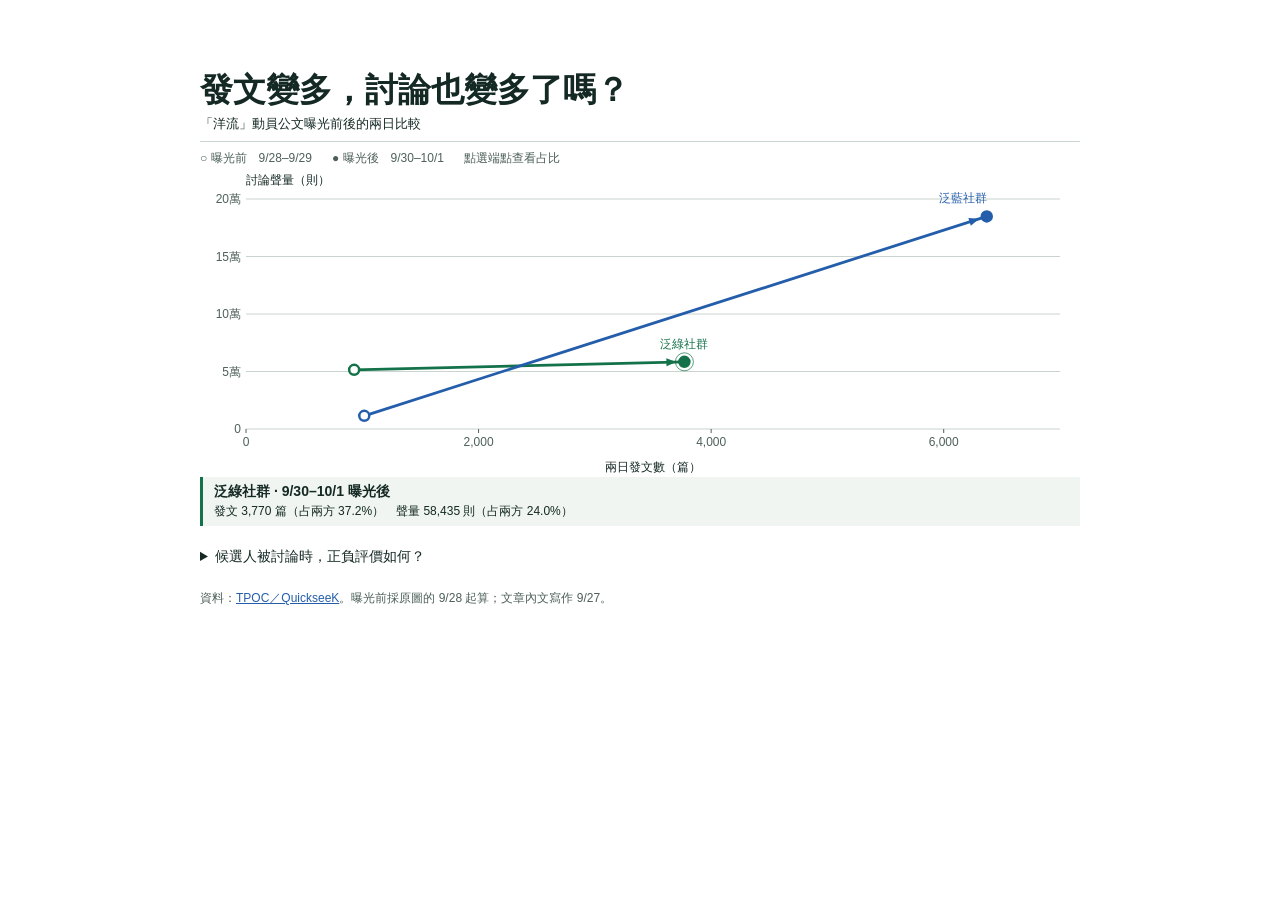
==== index.html @ 34e7bf11 "Publish interactive HW3 chart, source data and team handoff" ====
<!doctype html>
<html lang="zh-Hant"><head>
<meta charset="utf-8"><meta name="viewport" content="width=device-width,initial-scale=1">
<title>發文變多，討論也變多了嗎？｜新聞視覺化 HW3</title>
<link rel="stylesheet" href="styles.css"><script defer src="chart-data.js"></script><script defer src="chart.js"></script>
</head><body><main><section id="yl-track" lang="zh-Hant">
 <header><h2>發文變多，討論也變多了嗎？</h2><p>「洋流」動員公文曝光前後的兩日比較</p></header>
 <div class="yt-key"><span>○ 曝光前　9/28–9/29</span><span>● 曝光後　9/30–10/1</span><span>點選端點查看占比</span></div>
 <div class="yt-plot"><svg role="group" aria-label="發文數為橫軸，討論聲量為縱軸；選取端點查看數值"></svg></div>
 <div class="yt-inspect" aria-live="polite"></div>
 <details><summary>候選人被討論時，正負評價如何？</summary>
 <p>每 <strong>20</strong> 份負面聲量，約對應下列正面聲量。每個「＋」代表一份換算後的正面聲量。</p>
 <div class="yt-pairs"></div><p>每位候選人各有一組 P/N，原文未提供曝光前後的分期值。</p></details>
 <small class="yt-source">資料：<a href="https://www.tpoc.com.tw/ArticlePage/aa371fd2-ba0e-49a8-8300-bfac13055fb0" target="_blank" rel="noopener noreferrer">TPOC／QuickseeK</a>。曝光前採原圖的 9/28 起算；文章內文寫作 9/27。</small>
</section>
<noscript>請開啟 JavaScript 以操作箭頭圖。</noscript></main></body></html>
---- styles.css ----
:root{--foreground:#152924;--muted-foreground:#4d6058;--green:#14724a;--blue:#245eab;--border:#c9d4ce;--background:#fff;--muted:#f0f5f1}
body{margin:0;background:var(--background)}
main{max-width:880px;margin:clamp(20px,7vw,70px) auto;padding:0 20px}
summary{padding:10px 0}a{color:var(--blue)}
#yl-track{font-family:"Instrument Sans","PingFang TC",sans-serif;color:var(--foreground);container-type:inline-size;font-variant-numeric:tabular-nums}
#yl-track h2{font:600 clamp(21px,4.6cqw,33px)/1.25 "Songti TC",serif;margin:0 0 4px}
#yl-track header p,#yl-track details p{font-size:13px;margin:4px 0 8px}
#yl-track .yt-key{display:flex;gap:6px 20px;flex-wrap:wrap;font-size:12px;color:var(--muted-foreground);border-top:1px solid var(--border);padding-top:8px}
#yl-track svg{width:100%;height:auto;display:block}
#yl-track [role=button],#yl-track summary{cursor:pointer}
#yl-track [role=button]:focus-visible circle:last-child{stroke:var(--foreground);stroke-width:2}
#yl-track .yt-inspect{border-left:3px solid var(--ink);padding:6px 11px;font-size:14px;background:var(--muted);color:var(--foreground)}
#yl-track .yt-inspect span{display:block;font-size:12px;margin-top:2px}
#yl-track details{margin:12px 0;font-size:14px}
#yl-track .yt-pairs>div{display:flex;gap:5px 12px;align-items:center;flex-wrap:wrap;padding:4px 0}
#yl-track .yt-pairs b{font-size:18px;letter-spacing:1px;color:var(--ink)}
#yl-track .yt-pairs small,#yl-track .yt-source{font-size:12px;color:var(--muted-foreground)}
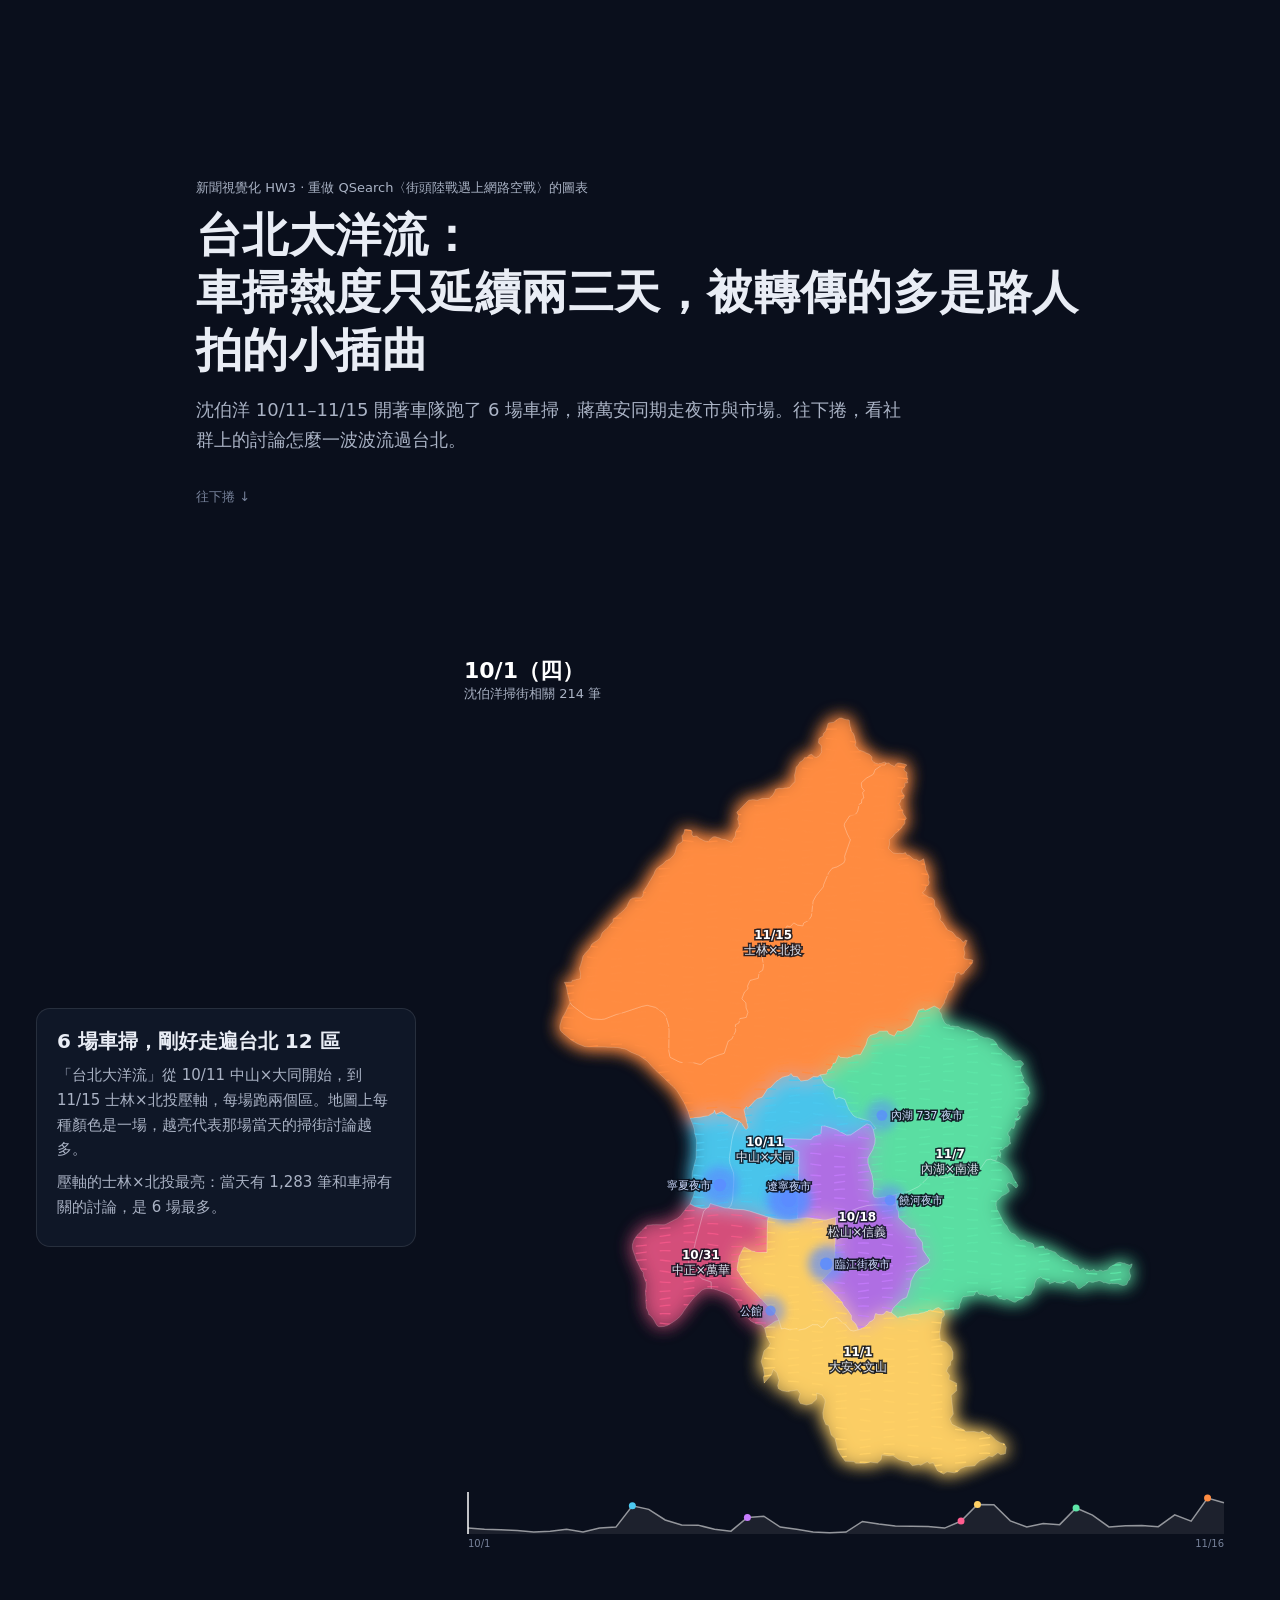
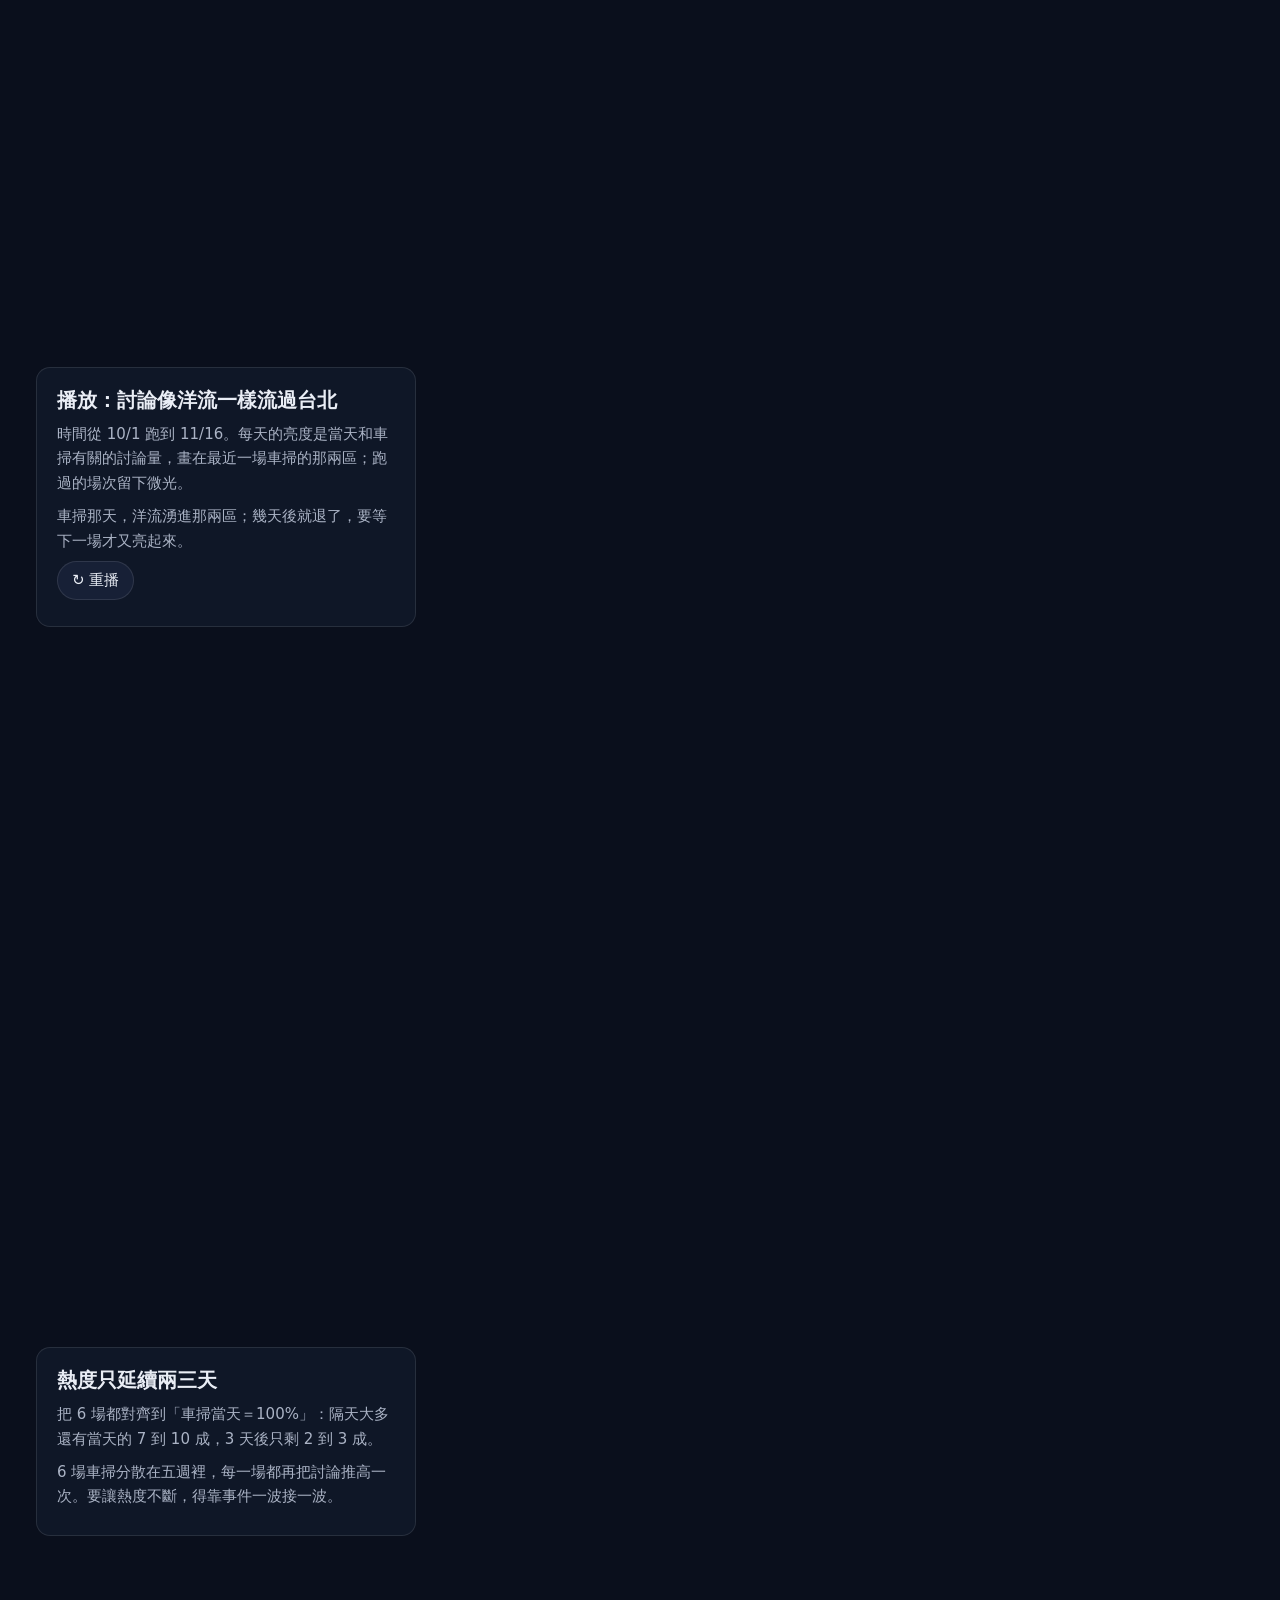
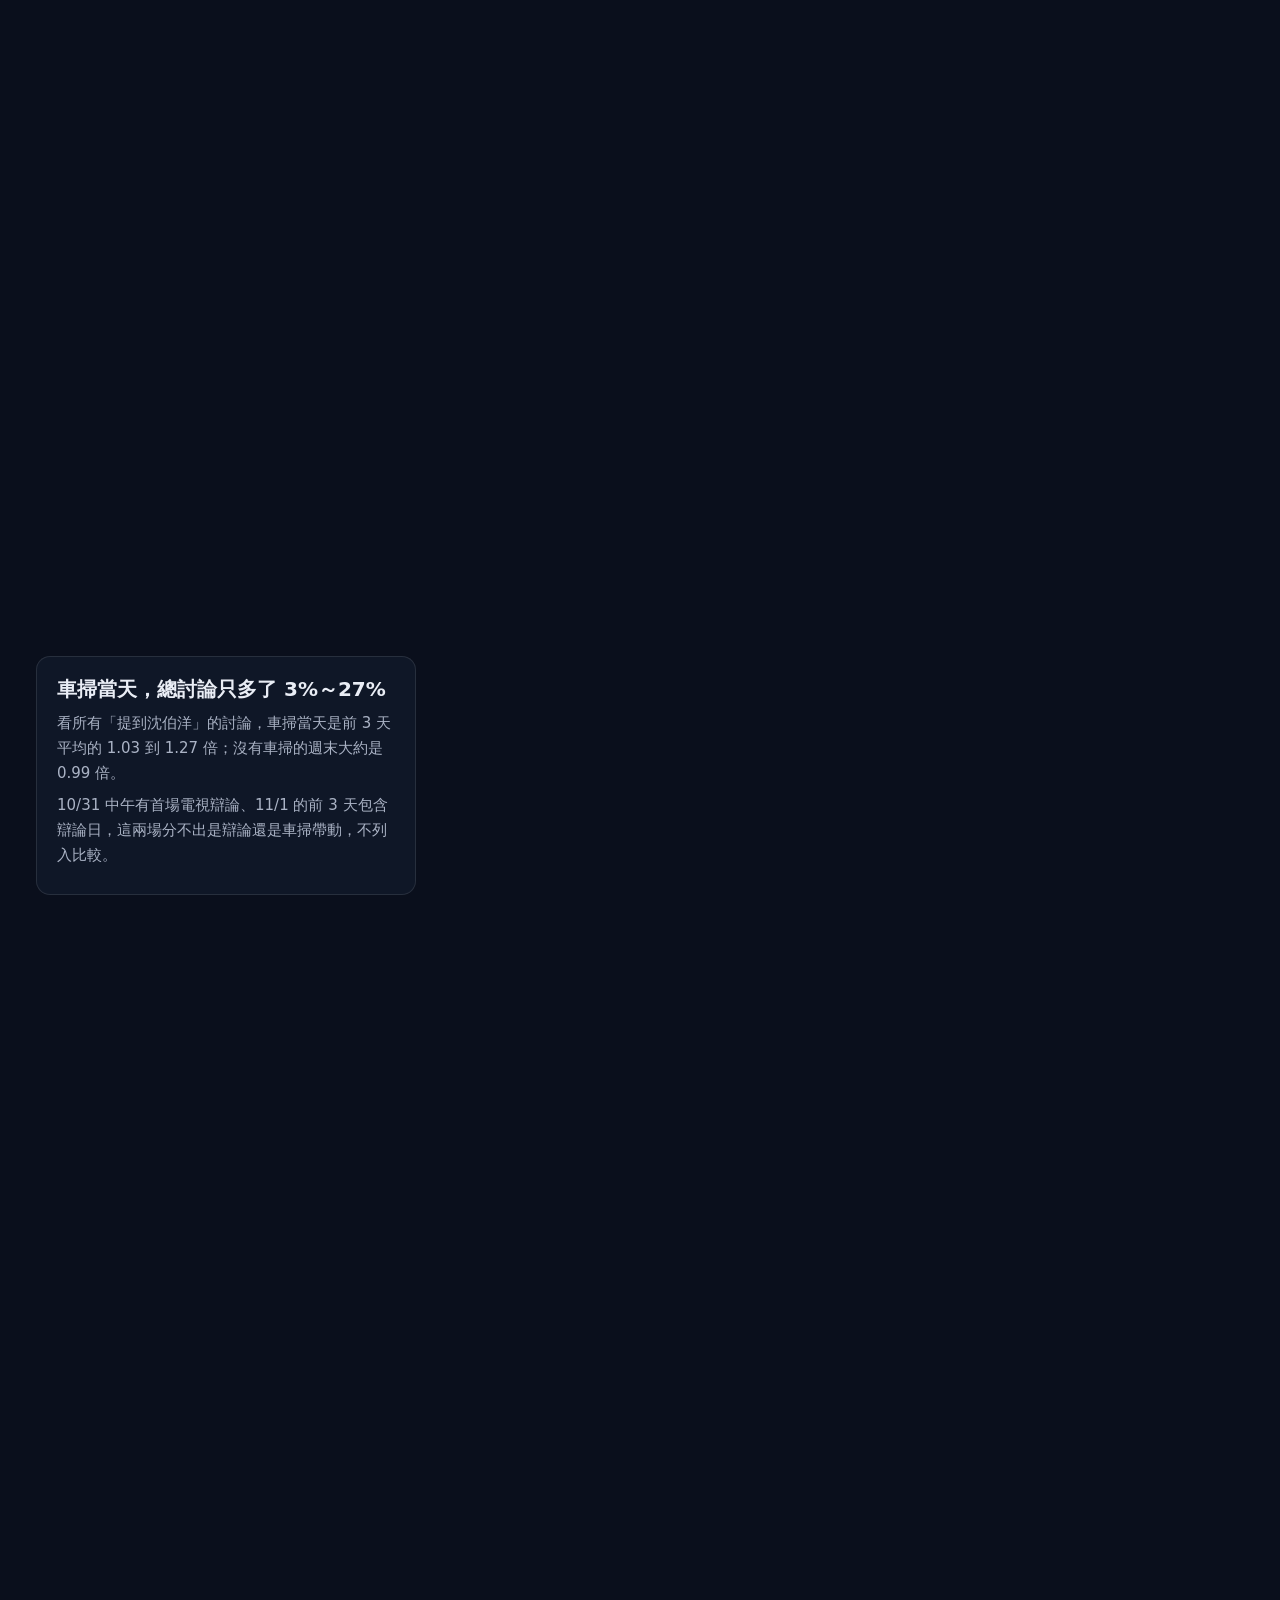
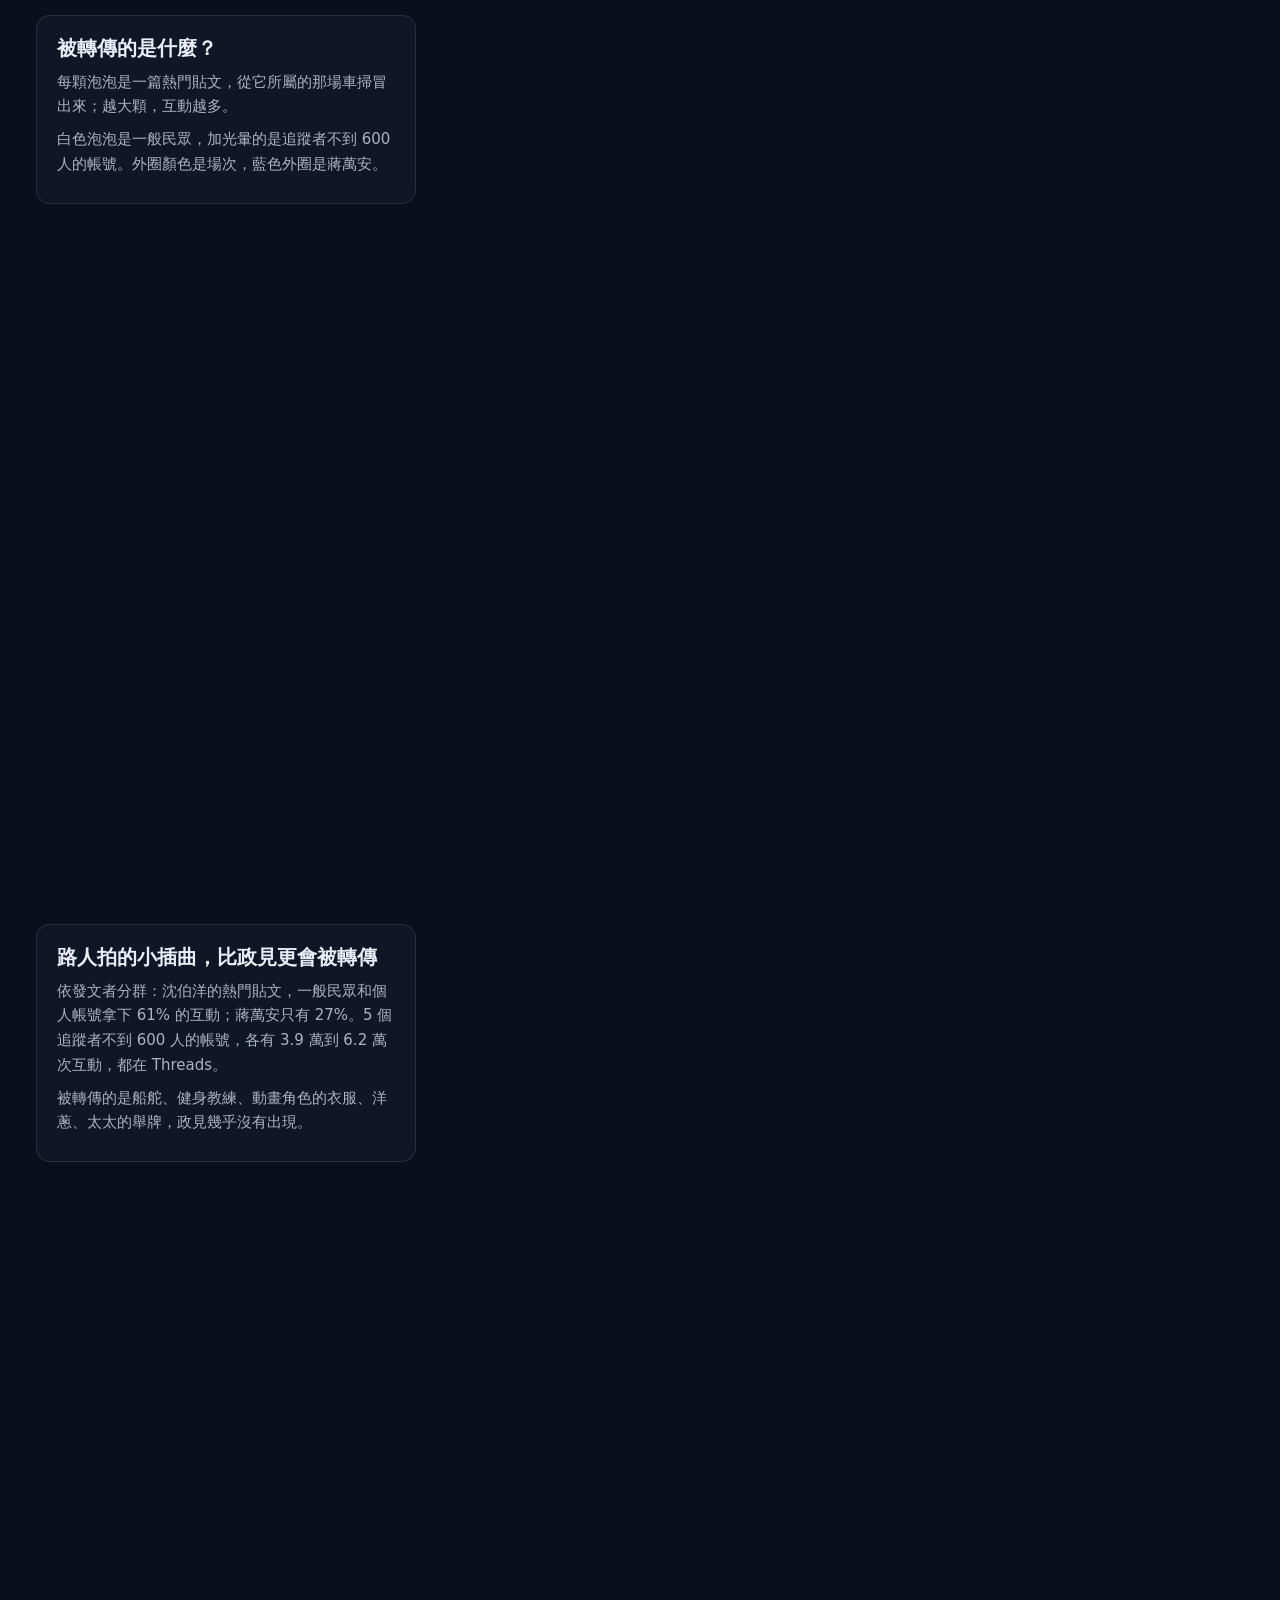
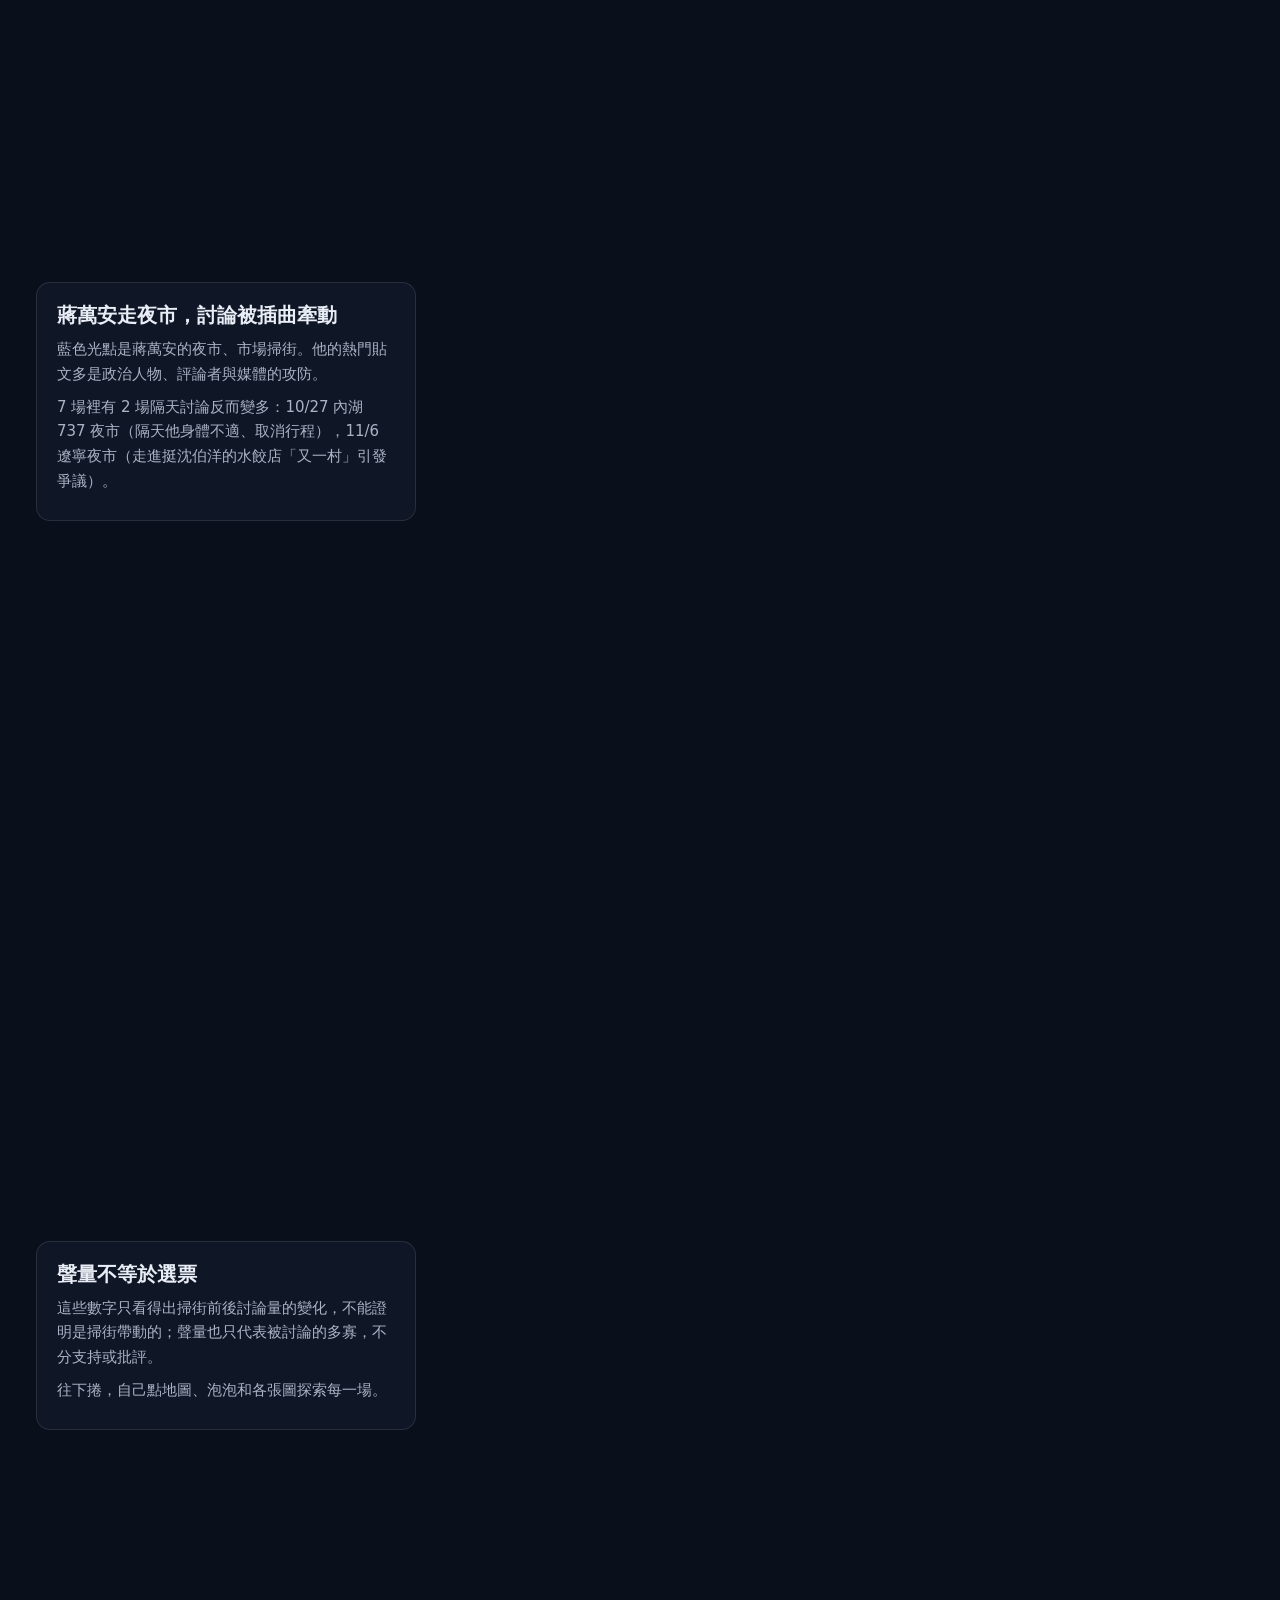
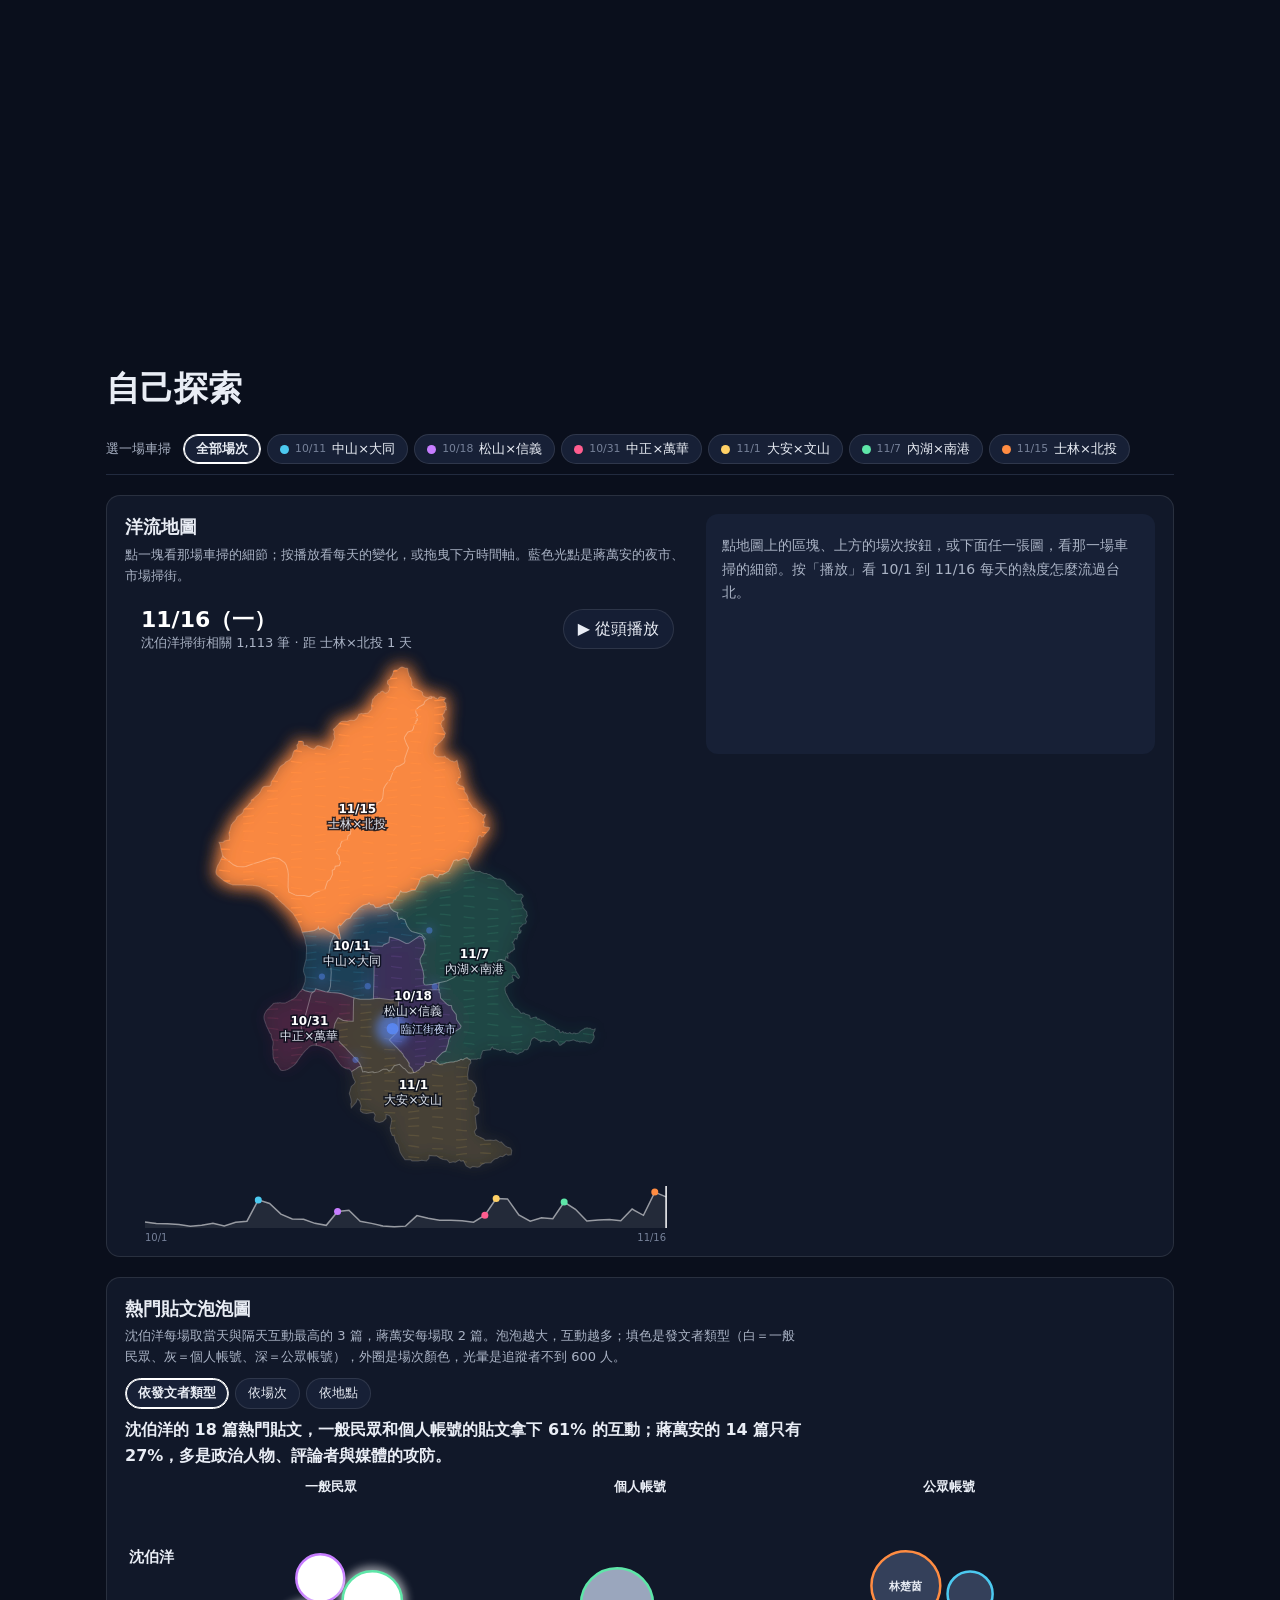
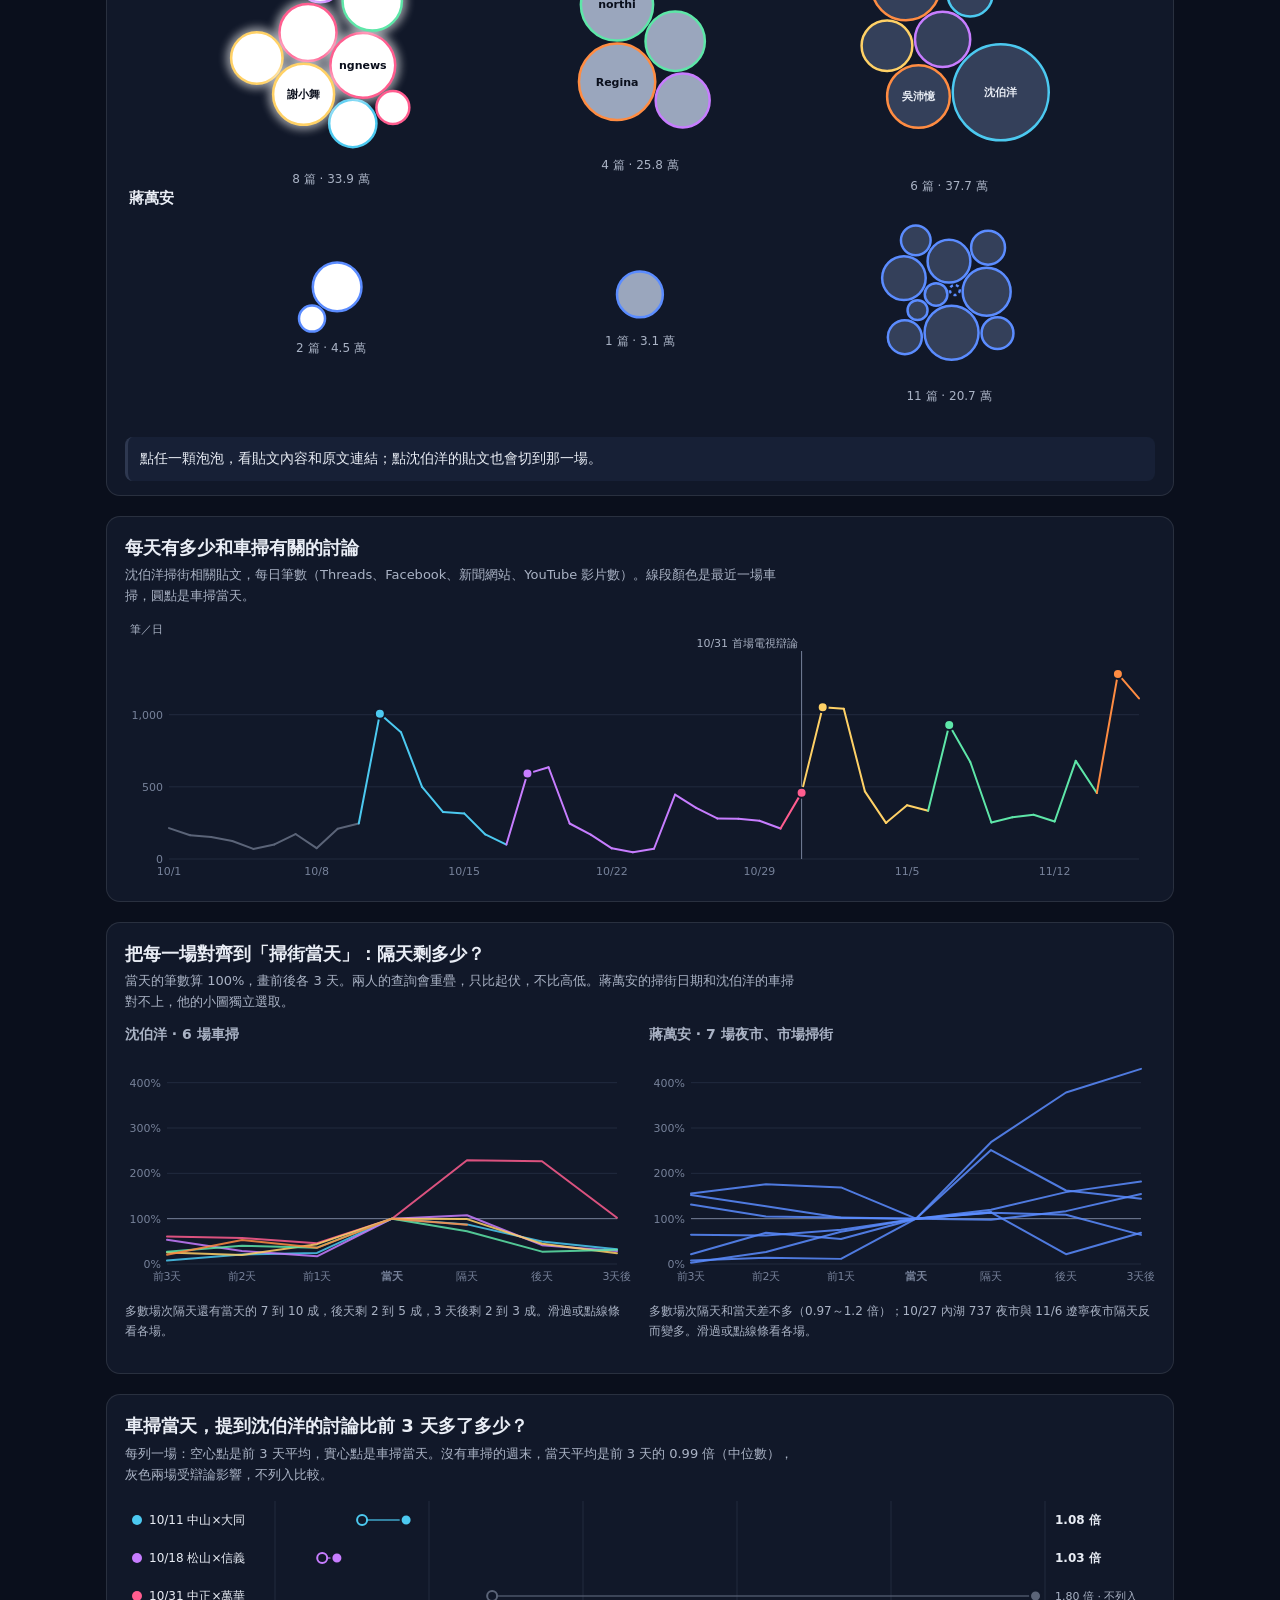
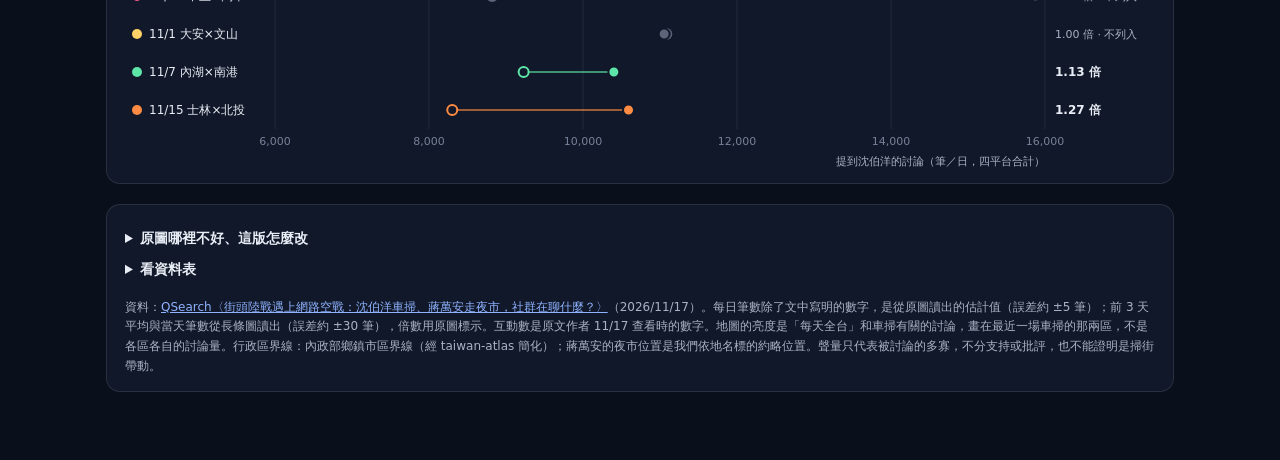
==== commit f9c6c29a: "改題為 QSearch 車掃聲量：捲動敘事、洋流地圖、貼文泡泡圖 - 舊題目（TPOC 洋流動員公文）移到 archive/tpoc-yangliu/ - 上半捲動敘事：洋流發光地圖播放、對齊當天的衰" ====
--- a/index.html
+++ b/index.html
@@ -1,16 +1,157 @@
 <!doctype html>
-<html lang="zh-Hant"><head>
-<meta charset="utf-8"><meta name="viewport" content="width=device-width,initial-scale=1">
-<title>發文變多，討論也變多了嗎？｜新聞視覺化 HW3</title>
-<link rel="stylesheet" href="styles.css"><script defer src="chart-data.js"></script><script defer src="chart.js"></script>
-</head><body><main><section id="yl-track" lang="zh-Hant">
- <header><h2>發文變多，討論也變多了嗎？</h2><p>「洋流」動員公文曝光前後的兩日比較</p></header>
- <div class="yt-key"><span>○ 曝光前　9/28–9/29</span><span>● 曝光後　9/30–10/1</span><span>點選端點查看占比</span></div>
- <div class="yt-plot"><svg role="group" aria-label="發文數為橫軸，討論聲量為縱軸；選取端點查看數值"></svg></div>
- <div class="yt-inspect" aria-live="polite"></div>
- <details><summary>候選人被討論時，正負評價如何？</summary>
- <p>每 <strong>20</strong> 份負面聲量，約對應下列正面聲量。每個「＋」代表一份換算後的正面聲量。</p>
- <div class="yt-pairs"></div><p>每位候選人各有一組 P/N，原文未提供曝光前後的分期值。</p></details>
- <small class="yt-source">資料：<a href="https://www.tpoc.com.tw/ArticlePage/aa371fd2-ba0e-49a8-8300-bfac13055fb0" target="_blank" rel="noopener noreferrer">TPOC／QuickseeK</a>。曝光前採原圖的 9/28 起算；文章內文寫作 9/27。</small>
-</section>
-<noscript>請開啟 JavaScript 以操作箭頭圖。</noscript></main></body></html>+<html lang="zh-Hant" data-theme="dark">
+<head>
+<meta charset="utf-8">
+<meta name="viewport" content="width=device-width,initial-scale=1">
+<title>台北大洋流：車掃熱度只延續兩三天｜新聞視覺化 HW3</title>
+<link rel="icon" href="data:,">
+<link rel="stylesheet" href="styles.css">
+<script defer src="vendor/d3.v7.9.0.min.js"></script>
+<script defer src="chart-data.js"></script>
+<script defer src="taipei-geo.js"></script>
+<script defer src="js/common.js"></script>
+<script defer src="js/map.js"></script>
+<script defer src="js/bubbles.js"></script>
+<script defer src="js/story.js"></script>
+<script defer src="js/explore.js"></script>
+</head>
+<body>
+<main class="viz-root">
+  <header class="page-head">
+    <p class="kicker">新聞視覺化 HW3 · 重做 QSearch〈街頭陸戰遇上網路空戰〉的圖表</p>
+    <h1>台北大洋流：<br>車掃熱度只延續兩三天，被轉傳的多是路人拍的小插曲</h1>
+    <p class="lead">沈伯洋 10/11–11/15 開著車隊跑了 6 場車掃，蔣萬安同期走夜市與市場。往下捲，看社群上的討論怎麼一波波流過台北。</p>
+    <p class="scroll-hint" aria-hidden="true">往下捲 ↓</p>
+  </header>
+
+  <section class="story" aria-label="捲動敘事">
+    <div class="story-stage">
+      <div class="layer" data-layer="map"></div>
+      <div class="layer" data-layer="decay"></div>
+      <div class="layer" data-layer="lift"></div>
+      <div class="layer" data-layer="bubbles"></div>
+    </div>
+    <div class="story-steps">
+      <article class="story-step">
+        <h2>6 場車掃，剛好走遍台北 12 區</h2>
+        <p>「台北大洋流」從 10/11 中山×大同開始，到 11/15 士林×北投壓軸，每場跑兩個區。地圖上每種顏色是一場，越亮代表那場當天的掃街討論越多。</p>
+        <p>壓軸的士林×北投最亮：當天有 1,283 筆和車掃有關的討論，是 6 場最多。</p>
+      </article>
+      <article class="story-step">
+        <h2>播放：討論像洋流一樣流過台北</h2>
+        <p>時間從 10/1 跑到 11/16。每天的亮度是當天和車掃有關的討論量，畫在最近一場車掃的那兩區；跑過的場次留下微光。</p>
+        <p>車掃那天，洋流湧進那兩區；幾天後就退了，要等下一場才又亮起來。</p>
+        <p><button type="button" class="replay-btn">↻ 重播</button></p>
+      </article>
+      <article class="story-step">
+        <h2>熱度只延續兩三天</h2>
+        <p>把 6 場都對齊到「車掃當天＝100%」：隔天大多還有當天的 7 到 10 成，3 天後只剩 2 到 3 成。</p>
+        <p>6 場車掃分散在五週裡，每一場都再把討論推高一次。要讓熱度不斷，得靠事件一波接一波。</p>
+      </article>
+      <article class="story-step">
+        <h2>車掃當天，總討論只多了 3%～27%</h2>
+        <p>看所有「提到沈伯洋」的討論，車掃當天是前 3 天平均的 1.03 到 1.27 倍；沒有車掃的週末大約是 0.99 倍。</p>
+        <p>10/31 中午有首場電視辯論、11/1 的前 3 天包含辯論日，這兩場分不出是辯論還是車掃帶動，不列入比較。</p>
+      </article>
+      <article class="story-step">
+        <h2>被轉傳的是什麼？</h2>
+        <p>每顆泡泡是一篇熱門貼文，從它所屬的那場車掃冒出來；越大顆，互動越多。</p>
+        <p>白色泡泡是一般民眾，加光暈的是追蹤者不到 600 人的帳號。外圈顏色是場次，藍色外圈是蔣萬安。</p>
+      </article>
+      <article class="story-step">
+        <h2>路人拍的小插曲，比政見更會被轉傳</h2>
+        <p>依發文者分群：沈伯洋的熱門貼文，一般民眾和個人帳號拿下 61% 的互動；蔣萬安只有 27%。5 個追蹤者不到 600 人的帳號，各有 3.9 萬到 6.2 萬次互動，都在 Threads。</p>
+        <p>被轉傳的是船舵、健身教練、動畫角色的衣服、洋蔥、太太的舉牌，政見幾乎沒有出現。</p>
+      </article>
+      <article class="story-step">
+        <h2>蔣萬安走夜市，討論被插曲牽動</h2>
+        <p>藍色光點是蔣萬安的夜市、市場掃街。他的熱門貼文多是政治人物、評論者與媒體的攻防。</p>
+        <p>7 場裡有 2 場隔天討論反而變多：10/27 內湖 737 夜市（隔天他身體不適、取消行程），11/6 遼寧夜市（走進挺沈伯洋的水餃店「又一村」引發爭議）。</p>
+      </article>
+      <article class="story-step">
+        <h2>聲量不等於選票</h2>
+        <p>這些數字只看得出掃街前後討論量的變化，不能證明是掃街帶動的；聲量也只代表被討論的多寡，不分支持或批評。</p>
+        <p>往下捲，自己點地圖、泡泡和各張圖探索每一場。</p>
+      </article>
+    </div>
+  </section>
+
+  <section class="explore" aria-labelledby="explore-title">
+    <h2 id="explore-title" class="explore-title">自己探索</h2>
+    <nav class="session-picker" aria-label="選擇車掃場次">
+      <span class="picker-label">選一場車掃</span>
+      <div class="chips" role="group"></div>
+    </nav>
+
+    <section class="panel map-panel">
+      <div class="map-col">
+        <h3>洋流地圖</h3>
+        <p class="sub">點一塊看那場車掃的細節；按播放看每天的變化，或拖曳下方時間軸。藍色光點是蔣萬安的夜市、市場掃街。</p>
+        <div class="chart" data-chart="map"></div>
+      </div>
+      <aside class="detail-card" aria-live="polite"></aside>
+    </section>
+
+    <section class="panel">
+      <h3>熱門貼文泡泡圖</h3>
+      <p class="sub">沈伯洋每場取當天與隔天互動最高的 3 篇，蔣萬安每場取 2 篇。泡泡越大，互動越多；填色是發文者類型（白＝一般民眾、灰＝個人帳號、深＝公眾帳號），外圈是場次顏色，光暈是追蹤者不到 600 人。</p>
+      <div class="grouping" role="group" aria-label="泡泡分群方式">
+        <button type="button" data-grouping="type" aria-pressed="true">依發文者類型</button>
+        <button type="button" data-grouping="session" aria-pressed="false">依場次</button>
+        <button type="button" data-grouping="map" aria-pressed="false">依地點</button>
+      </div>
+      <p class="bubble-headline"></p>
+      <div class="chart" data-chart="bubbles"></div>
+      <div class="inspect" aria-live="polite"></div>
+    </section>
+
+    <section class="panel">
+      <h3>每天有多少和車掃有關的討論</h3>
+      <p class="sub">沈伯洋掃街相關貼文，每日筆數（Threads、Facebook、新聞網站、YouTube 影片數）。線段顏色是最近一場車掃，圓點是車掃當天。</p>
+      <div class="chart" data-chart="overview"></div>
+    </section>
+
+    <section class="panel">
+      <h3>把每一場對齊到「掃街當天」：隔天剩多少？</h3>
+      <p class="sub">當天的筆數算 100%，畫前後各 3 天。兩人的查詢會重疊，只比起伏，不比高低。蔣萬安的掃街日期和沈伯洋的車掃對不上，他的小圖獨立選取。</p>
+      <div class="facets">
+        <div class="facet">
+          <h4>沈伯洋 · 6 場車掃</h4>
+          <div class="chart" data-chart="decay-shen"></div>
+        </div>
+        <div class="facet">
+          <h4>蔣萬安 · 7 場夜市、市場掃街</h4>
+          <div class="chart" data-chart="decay-chiang"></div>
+        </div>
+      </div>
+    </section>
+
+    <section class="panel">
+      <h3>車掃當天，提到沈伯洋的討論比前 3 天多了多少？</h3>
+      <p class="sub">每列一場：空心點是前 3 天平均，實心點是車掃當天。沒有車掃的週末，當天平均是前 3 天的 0.99 倍（中位數），灰色兩場受辯論影響，不列入比較。</p>
+      <div class="chart" data-chart="lift"></div>
+    </section>
+
+    <section class="panel notes">
+      <details>
+        <summary>原圖哪裡不好、這版怎麼改</summary>
+        <ol>
+          <li><strong>原圖二（前 3 天 vs 當天長條圖）</strong>：重點是 1.03～1.27 倍，但長條從 0 畫起，差 3%～27% 看起來幾乎一樣高；最搶眼的反而是文章說不列入比較的 1.80 倍。這版改成點圖，只看兩點的距離，被排除的場次改成灰色並寫出原因。</li>
+          <li><strong>原圖三（每日折線）</strong>：要講「熱度延續兩三天」，讀者卻得自己數高峰後每天掉多少；而且它和原圖四的上半張是同一條線。這版用洋流地圖播放每天的變化，並另做「對齊當天」的圖，直接看隔天、後天剩幾成。</li>
+          <li><strong>原圖四（沈、蔣上下兩張折線）</strong>：兩張刻度不同、標籤重疊，蔣萬安的重點「隔天反而變多」看不出來。這版兩人用同一個百分比刻度，各自對齊自己的掃街日。</li>
+          <li><strong>兩張熱門貼文表</strong>：結論是「沈這邊多是一般民眾、蔣這邊多是政治人物與媒體」，但 32 列文字要讀者自己數。這版用泡泡圖，可以依發文者類型、場次、地點分群。</li>
+        </ol>
+        <p>原圖：<a href="https://storage.googleapis.com/best-life.appspot.com/1/2026/11/image-12.png" target="_blank" rel="noopener noreferrer">圖一</a> · <a href="https://storage.googleapis.com/best-life.appspot.com/1/2026/11/image-13.png" target="_blank" rel="noopener noreferrer">圖二</a> · <a href="https://storage.googleapis.com/best-life.appspot.com/1/2026/11/image-9.png" target="_blank" rel="noopener noreferrer">圖三</a> · <a href="https://storage.googleapis.com/best-life.appspot.com/1/2026/11/image-10.png" target="_blank" rel="noopener noreferrer">圖四</a></p>
+      </details>
+      <details>
+        <summary>看資料表</summary>
+        <div class="tables"></div>
+      </details>
+      <p class="source">資料：<a href="https://www.qsearch.cc/blog/2026/11/2026-taipei-mayoral-street-campaign-social-volume/" target="_blank" rel="noopener noreferrer">QSearch〈街頭陸戰遇上網路空戰：沈伯洋車掃、蔣萬安走夜市，社群在聊什麼？〉</a>（2026/11/17）。每日筆數除了文中寫明的數字，是從原圖讀出的估計值（誤差約 ±5 筆）；前 3 天平均與當天筆數從長條圖讀出（誤差約 ±30 筆），倍數用原圖標示。互動數是原文作者 11/17 查看時的數字。地圖的亮度是「每天全台」和車掃有關的討論，畫在最近一場車掃的那兩區，不是各區各自的討論量。行政區界線：內政部鄉鎮市區界線（經 taiwan-atlas 簡化）；蔣萬安的夜市位置是我們依地名標的約略位置。聲量只代表被討論的多寡，不分支持或批評，也不能證明是掃街帶動。</p>
+    </section>
+  </section>
+  <div class="tooltip" role="status" hidden></div>
+  <noscript>請開啟 JavaScript 以顯示互動圖表。</noscript>
+</main>
+</body>
+</html>
--- a/styles.css
+++ b/styles.css
@@ -1,17 +1,226 @@
-:root{--foreground:#152924;--muted-foreground:#4d6058;--green:#14724a;--blue:#245eab;--border:#c9d4ce;--background:#fff;--muted:#f0f5f1}
-body{margin:0;background:var(--background)}
-main{max-width:880px;margin:clamp(20px,7vw,70px) auto;padding:0 20px}
-summary{padding:10px 0}a{color:var(--blue)}
-#yl-track{font-family:"Instrument Sans","PingFang TC",sans-serif;color:var(--foreground);container-type:inline-size;font-variant-numeric:tabular-nums}
-#yl-track h2{font:600 clamp(21px,4.6cqw,33px)/1.25 "Songti TC",serif;margin:0 0 4px}
-#yl-track header p,#yl-track details p{font-size:13px;margin:4px 0 8px}
-#yl-track .yt-key{display:flex;gap:6px 20px;flex-wrap:wrap;font-size:12px;color:var(--muted-foreground);border-top:1px solid var(--border);padding-top:8px}
-#yl-track svg{width:100%;height:auto;display:block}
-#yl-track [role=button],#yl-track summary{cursor:pointer}
-#yl-track [role=button]:focus-visible circle:last-child{stroke:var(--foreground);stroke-width:2}
-#yl-track .yt-inspect{border-left:3px solid var(--ink);padding:6px 11px;font-size:14px;background:var(--muted);color:var(--foreground)}
-#yl-track .yt-inspect span{display:block;font-size:12px;margin-top:2px}
-#yl-track details{margin:12px 0;font-size:14px}
-#yl-track .yt-pairs>div{display:flex;gap:5px 12px;align-items:center;flex-wrap:wrap;padding:4px 0}
-#yl-track .yt-pairs b{font-size:18px;letter-spacing:1px;color:var(--ink)}
-#yl-track .yt-pairs small,#yl-track .yt-source{font-size:12px;color:var(--muted-foreground)}
+/* 夜間主題：洋流發光地圖需要深色底，整頁固定用深色。 */
+.viz-root {
+  color-scheme: dark;
+  --page: #0a0f1c;
+  --surface-1: #111829;
+  --surface-2: #172036;
+  --text-primary: #e9edf5;
+  --text-secondary: #aab3c5;
+  --text-muted: #77829a;
+  --grid: #222b3f;
+  --axis: #2e3850;
+  --wash: rgba(255, 255, 255, 0.07);
+  --border: rgba(255, 255, 255, 0.10);
+  --link: #8fb3ff;
+}
+
+html, body { margin: 0; background: #0a0f1c; }
+
+.viz-root {
+  background: var(--page);
+  color: var(--text-primary);
+  font-family: system-ui, -apple-system, "Segoe UI", "PingFang TC", "Noto Sans TC", sans-serif;
+  line-height: 1.65;
+  box-sizing: border-box;
+}
+.viz-root *, .viz-root *::before, .viz-root *::after { box-sizing: inherit; }
+.viz-root a { color: var(--link); }
+.viz-root button { font: inherit; }
+
+/* ---------- 開頭 ---------- */
+.page-head {
+  max-width: 920px; margin: 0 auto; padding: clamp(40px, 10vh, 120px) 16px 40px;
+  min-height: 72vh; display: flex; flex-direction: column; justify-content: center;
+}
+.page-head h1 { font-size: clamp(26px, 5vw, 46px); line-height: 1.25; margin: 8px 0 16px; font-weight: 800; letter-spacing: 0.01em; }
+.kicker { font-size: 13px; color: var(--text-secondary); margin: 0; }
+.lead { font-size: clamp(15px, 2vw, 18px); color: var(--text-secondary); margin: 0; max-width: 40em; }
+.scroll-hint { color: var(--text-muted); font-size: 13px; margin-top: 32px; animation: bob 2s ease-in-out infinite; }
+@keyframes bob { 50% { transform: translateY(6px); } }
+
+/* ---------- 捲動敘事 ---------- */
+.story {
+  position: relative; max-width: 1240px; margin: 0 auto; padding: 0 16px;
+  display: grid; grid-template-columns: minmax(280px, 380px) 1fr; gap: 32px;
+}
+.story-stage {
+  grid-column: 2; grid-row: 1; position: sticky; top: 0; height: 100vh; height: 100svh;
+}
+.story-steps { grid-column: 1; grid-row: 1; padding: 40vh 0 50vh; }
+.story-step {
+  background: rgba(17, 24, 41, 0.92); border: 1px solid var(--border); border-radius: 14px;
+  padding: 18px 20px; margin-bottom: 80vh; opacity: 0.4; transition: opacity 0.4s;
+  backdrop-filter: blur(6px);
+}
+.story-step:last-child { margin-bottom: 0; }
+.story-step.is-active { opacity: 1; }
+.story-step h2 { font-size: 20px; line-height: 1.4; margin: 0 0 8px; }
+.story-step p { font-size: 15px; color: var(--text-secondary); margin: 0 0 8px; }
+.replay-btn {
+  color: var(--text-primary); background: var(--surface-2); border: 1px solid var(--border);
+  border-radius: 999px; padding: 6px 14px; cursor: pointer;
+}
+.layer, .layer.map-wrap, .layer.bubbles-wrap { position: absolute; inset: 0; opacity: 0; pointer-events: none; transition: opacity 0.6s ease; }
+.layer.is-on { opacity: 1; pointer-events: auto; }
+.story-stage .map-hud, .story-stage .map-controls { opacity: 0; transition: opacity 0.4s; pointer-events: none; }
+.story-stage.hud-on .map-hud, .story-stage.hud-on .map-controls { opacity: 1; pointer-events: auto; }
+
+@media (max-width: 760px) {
+  .story { display: block; padding: 0; }
+  .story-stage { position: sticky; top: 0; height: 100vh; height: 100svh; z-index: 0; }
+  .story-steps { position: relative; z-index: 1; margin-top: -100vh; margin-top: -100svh; padding: 60vh 12px 40vh; pointer-events: none; }
+  .story-step { pointer-events: auto; margin-bottom: 90vh; }
+  .story-step:not(.is-active) { opacity: 0.25; }
+  /* 手機上圖只佔舞台上方，下方留給文字卡 */
+  .story .story-stage .layer { inset: 0 0 36% 0; height: auto; }
+}
+
+.stage-title { font-size: 18px; font-weight: 700; fill: var(--text-primary); }
+.stage-sub, .stage-legend { font-size: 13px; fill: var(--text-secondary); }
+.stage-note { font-size: 12px; fill: var(--text-primary); }
+.stage-ratio { font-size: 14px; font-weight: 700; fill: var(--text-primary); }
+.stage-band { fill: rgba(255, 255, 255, 0.08); stroke: rgba(255, 255, 255, 0.25); }
+
+/* ---------- 地圖 ---------- */
+.map-wrap { position: relative; width: 100%; height: 100%; }
+.map-svg { display: block; width: 100%; height: auto; }
+.wave { fill: none; stroke-width: 1.3; stroke-linecap: round; stroke-dasharray: 10 14; animation: flow 1.6s linear infinite; }
+@keyframes flow { to { stroke-dashoffset: -48; } }
+.map-label-no { font-size: 12px; font-weight: 700; fill: #ffffff; paint-order: stroke; stroke: rgba(10, 15, 28, 0.85); stroke-width: 3px; }
+.map-label-name { font-size: 12px; fill: #dfe5f0; paint-order: stroke; stroke: rgba(10, 15, 28, 0.85); stroke-width: 3px; }
+.spot-label { font-size: 11px; fill: #cfdcff; paint-order: stroke; stroke: rgba(10, 15, 28, 0.9); stroke-width: 3px; }
+.spot { cursor: default; }
+.hud-date { font-size: 22px; font-weight: 800; fill: #ffffff; }
+.hud-count { font-size: 13px; fill: var(--text-secondary); }
+.spark-area { fill: rgba(255, 255, 255, 0.08); }
+.spark-line { fill: none; stroke: rgba(255, 255, 255, 0.55); stroke-width: 1.5; }
+.spark-cursor { stroke: #ffffff; stroke-width: 1.5; }
+.spark-tick { font-size: 10px; fill: var(--text-muted); }
+.map-controls { position: absolute; top: 12px; right: 12px; }
+.play-btn {
+  color: var(--text-primary); background: rgba(23, 32, 54, 0.9); border: 1px solid var(--border);
+  border-radius: 999px; padding: 6px 14px; cursor: pointer; font-size: 13px;
+}
+.play-btn:hover { background: #22304f; }
+
+/* ---------- 泡泡 ---------- */
+.bubbles-wrap { position: relative; width: 100%; height: 100%; }
+.bubbles-svg { display: block; width: 100%; height: auto; }
+.bubble-text { font-size: 11px; font-weight: 700; pointer-events: none; }
+.bubble-col { font-size: 13px; font-weight: 700; fill: var(--text-primary); }
+.bubble-row { font-size: 15px; font-weight: 800; fill: var(--text-primary); }
+.bubble-stat { font-size: 12px; fill: var(--text-secondary); }
+.bubble-headline { font-size: 16px; font-weight: 600; margin: 8px 0 0; max-width: 46em; }
+.grouping { display: flex; gap: 6px; flex-wrap: wrap; margin: 4px 0; }
+.grouping button, .chips button {
+  color: var(--text-primary); background: var(--surface-2); border: 1px solid var(--border);
+  border-radius: 999px; padding: 6px 12px; cursor: pointer; font-size: 13px; line-height: 1.3;
+}
+.grouping button[aria-pressed="true"], .chips button[aria-pressed="true"] { border-color: #ffffff; box-shadow: inset 0 0 0 1px #ffffff; font-weight: 700; }
+.grouping button:hover, .chips button:hover { background: #22304f; }
+
+/* ---------- 探索區 ---------- */
+.explore { max-width: 1100px; margin: 0 auto; padding: 80px 16px 48px; }
+.explore-title { font-size: clamp(24px, 4vw, 34px); margin: 0 0 8px; }
+.session-picker {
+  position: sticky; top: 0; z-index: 5; background: var(--page);
+  display: flex; gap: 8px 12px; align-items: center; flex-wrap: wrap;
+  padding: 10px 0; border-bottom: 1px solid var(--grid); margin-bottom: 20px;
+}
+.picker-label { font-size: 13px; color: var(--text-secondary); }
+.chips { display: flex; gap: 6px; flex-wrap: wrap; }
+.chips button { display: inline-flex; align-items: center; gap: 6px; }
+.chips button small { color: var(--text-muted); font-weight: 400; }
+.chip-dot { width: 9px; height: 9px; border-radius: 50%; display: inline-block; }
+@media (max-width: 640px) {
+  .session-picker { flex-wrap: nowrap; }
+  .picker-label { flex: none; }
+  .chips { flex-wrap: nowrap; overflow-x: auto; scrollbar-width: none; padding: 2px; }
+  .chips button { flex: none; }
+}
+.viz-root :focus-visible { outline: 2px solid #ffffff; outline-offset: 2px; }
+/* SVG 裡的按鈕用自己的描邊表示焦點（地圖白框、泡泡放大），不畫瀏覽器預設的方框 */
+.viz-root svg [role="button"]:focus, .viz-root svg[tabindex]:focus { outline: none; }
+.viz-root svg [role="button"]:focus-visible .bubble-body { stroke: #ffffff; stroke-width: 3.5px; }
+.viz-root svg [role="button"]:focus-visible .marker-dot { stroke: #ffffff; }
+
+.panel { background: var(--surface-1); border: 1px solid var(--border); border-radius: 14px; padding: 18px 18px 14px; margin-bottom: 20px; }
+.panel h3 { font-size: 18px; margin: 0 0 4px; line-height: 1.4; }
+.panel h4 { font-size: 14px; margin: 0 0 2px; color: var(--text-secondary); font-weight: 600; }
+.sub { font-size: 13px; color: var(--text-secondary); margin: 0 0 10px; max-width: 52em; }
+
+.map-panel { display: grid; grid-template-columns: minmax(0, 1.25fr) minmax(260px, 1fr); gap: 20px; align-items: start; }
+@media (max-width: 860px) { .map-panel { grid-template-columns: 1fr; } }
+.detail-card {
+  --accent: transparent;
+  background: var(--surface-2); border-radius: 12px; border-top: 4px solid var(--accent);
+  padding: 16px; min-height: 240px; position: sticky; top: 64px;
+}
+.detail-empty { color: var(--text-secondary); font-size: 14px; margin: 0; }
+.detail-kicker { font-size: 12px; color: var(--text-muted); margin: 0; }
+.detail-title { font-size: 20px; margin: 2px 0 12px; }
+.detail-stats { display: grid; grid-template-columns: 1fr 1fr; gap: 8px; margin-bottom: 12px; }
+.stat { background: rgba(255, 255, 255, 0.04); border-radius: 8px; padding: 8px 10px; }
+.stat-value { display: block; font-size: 22px; font-weight: 800; color: var(--text-primary); }
+.stat-label { display: block; font-size: 12px; color: var(--text-secondary); }
+.detail-list { margin: 0 0 8px; font-size: 13px; }
+.detail-list dt { color: var(--text-muted); font-size: 12px; margin-top: 6px; }
+.detail-list dd { margin: 0; color: var(--text-primary); }
+.detail-sub { font-size: 12px; color: var(--text-muted); margin: 10px 0 4px; }
+.detail-posts { margin: 0; padding-left: 1.3em; font-size: 13px; }
+.detail-posts li { margin-bottom: 6px; }
+.detail-post-text { color: var(--text-secondary); }
+
+.chart { position: relative; width: 100%; }
+.chart > svg { display: block; width: 100%; height: auto; overflow: visible; }
+.chart text { font-family: inherit; }
+.axis text, .tick-label { font-size: 11px; fill: var(--text-muted); font-variant-numeric: tabular-nums; }
+.axis-title { font-size: 11px; fill: var(--text-secondary); }
+.label { font-size: 12px; fill: var(--text-primary); }
+.label-sub { font-size: 11px; fill: var(--text-secondary); }
+.grid line { stroke: var(--grid); stroke-width: 1; }
+.ref-line { stroke: var(--text-muted); stroke-width: 1; }
+[role="button"] { cursor: pointer; }
+.lift-row:hover > rect:first-child, .lift-row:focus-visible > rect:first-child { fill: var(--wash); }
+[data-chart="overview"] g[role="button"]:hover > .marker-dot { r: 7px; }
+
+.facets { display: grid; grid-template-columns: 1fr 1fr; gap: 18px; }
+@media (max-width: 640px) { .facets { grid-template-columns: 1fr; } }
+.readout { font-size: 12px; color: var(--text-secondary); margin: 4px 0 0; min-height: 4.8em; }
+
+.inspect {
+  margin-top: 8px; padding: 10px 12px; border-radius: 8px; background: var(--surface-2);
+  border-left: 3px solid var(--axis); font-size: 14px; min-height: 3em;
+}
+.inspect .meta { display: block; font-size: 12px; color: var(--text-secondary); }
+.inspect .value { font-weight: 800; font-size: 16px; }
+
+.tooltip {
+  position: fixed; z-index: 20; pointer-events: none;
+  background: #18213a; color: var(--text-primary);
+  border: 1px solid rgba(255, 255, 255, 0.14); border-radius: 8px;
+  box-shadow: 0 6px 20px rgba(0, 0, 0, 0.45);
+  padding: 8px 10px; font-size: 12px; line-height: 1.5; max-width: 300px;
+}
+.tooltip .tt-title { color: var(--text-secondary); margin-bottom: 2px; }
+.tooltip .tt-row { display: flex; align-items: center; gap: 6px; white-space: nowrap; }
+.tooltip .tt-row.is-focus { font-weight: 700; }
+.tooltip .tt-key { width: 12px; height: 3px; border-radius: 1px; flex: none; }
+.tooltip .tt-value { font-weight: 700; font-variant-numeric: tabular-nums; }
+.tooltip .tt-text { white-space: normal; color: var(--text-secondary); margin-top: 2px; }
+
+.notes { font-size: 14px; }
+.notes summary { cursor: pointer; font-weight: 600; padding: 4px 0; }
+.notes ol { padding-left: 1.4em; }
+.notes li { margin-bottom: 6px; }
+.source { font-size: 12px; color: var(--text-secondary); margin: 12px 0 0; }
+.tables { overflow-x: auto; }
+.tables table { border-collapse: collapse; font-size: 12px; margin: 8px 0 16px; min-width: 560px; }
+.tables caption { text-align: left; font-weight: 600; padding: 4px 0; }
+.tables th, .tables td { border-bottom: 1px solid var(--grid); padding: 4px 8px; text-align: left; vertical-align: top; }
+.tables td.num { text-align: right; font-variant-numeric: tabular-nums; }
+
+@media (prefers-reduced-motion: reduce) {
+  .wave, .scroll-hint { animation: none; }
+  .layer, .story-step { transition: none; }
+}
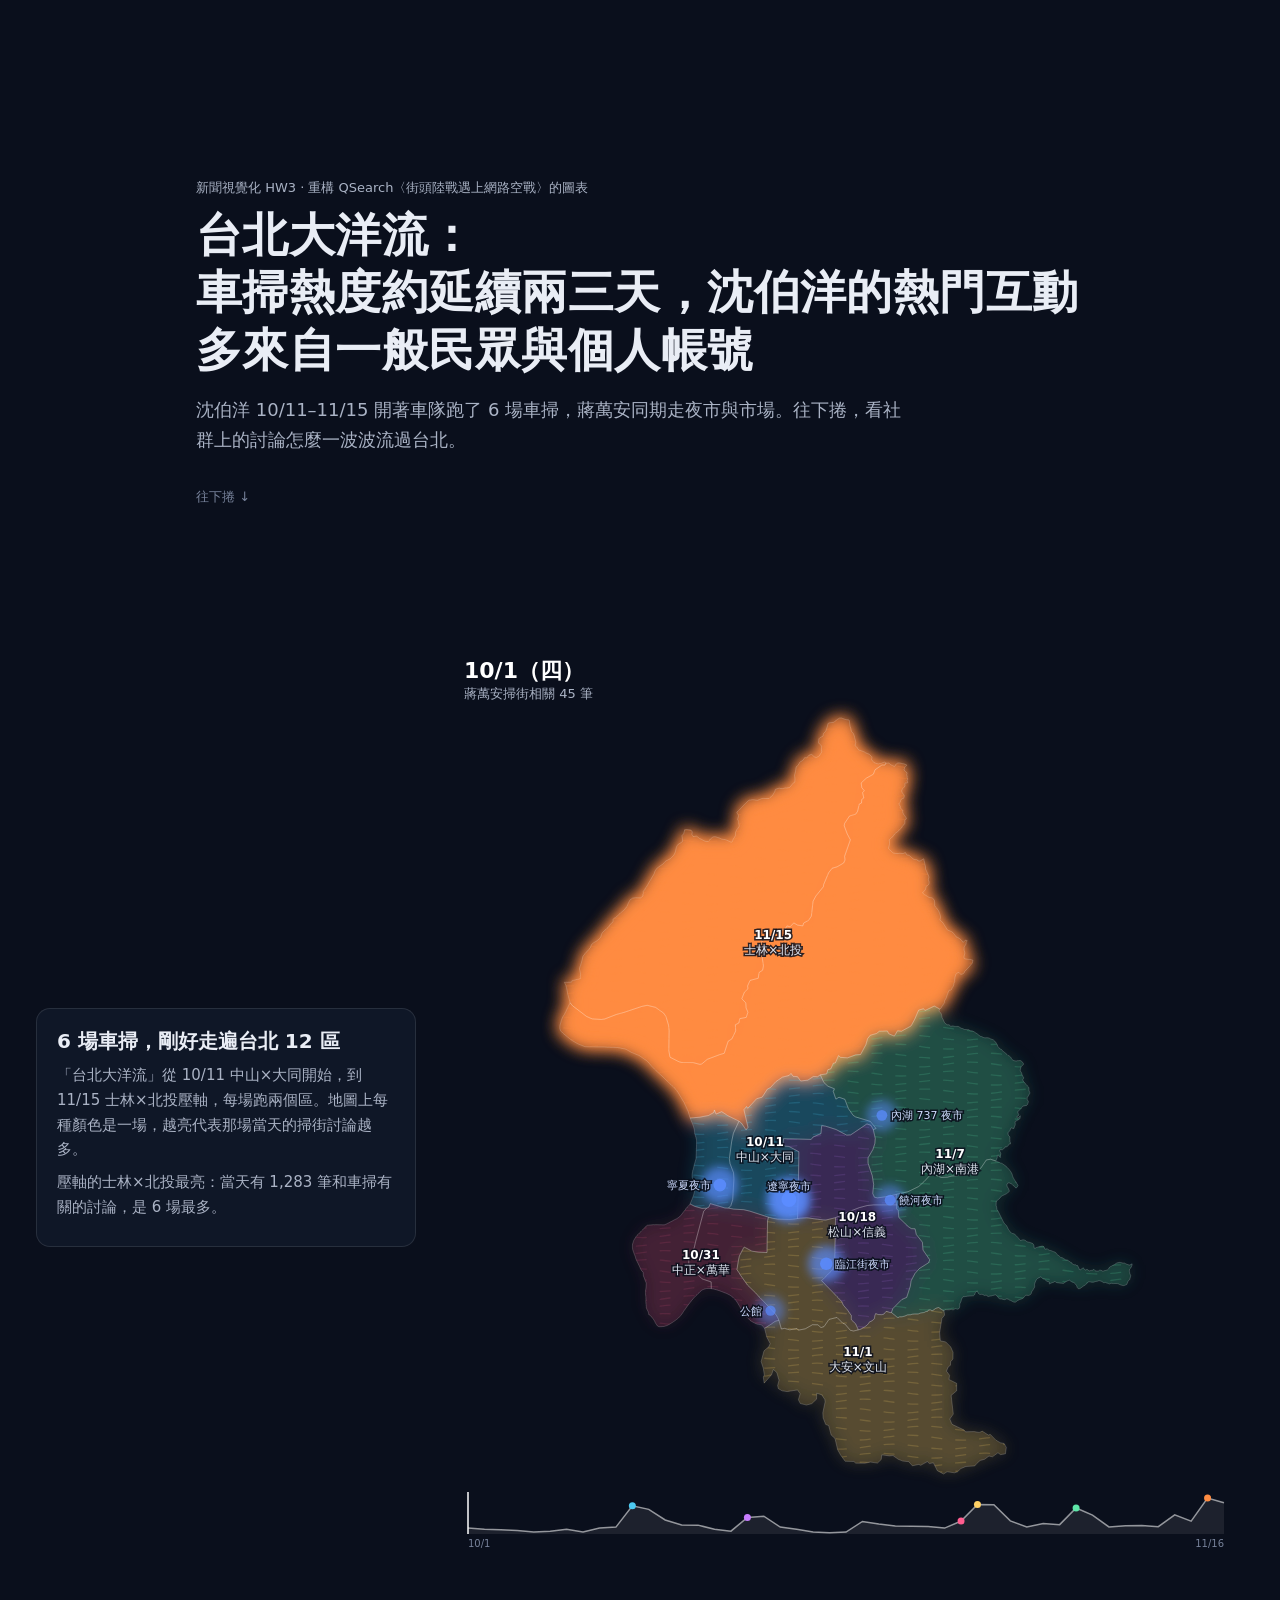
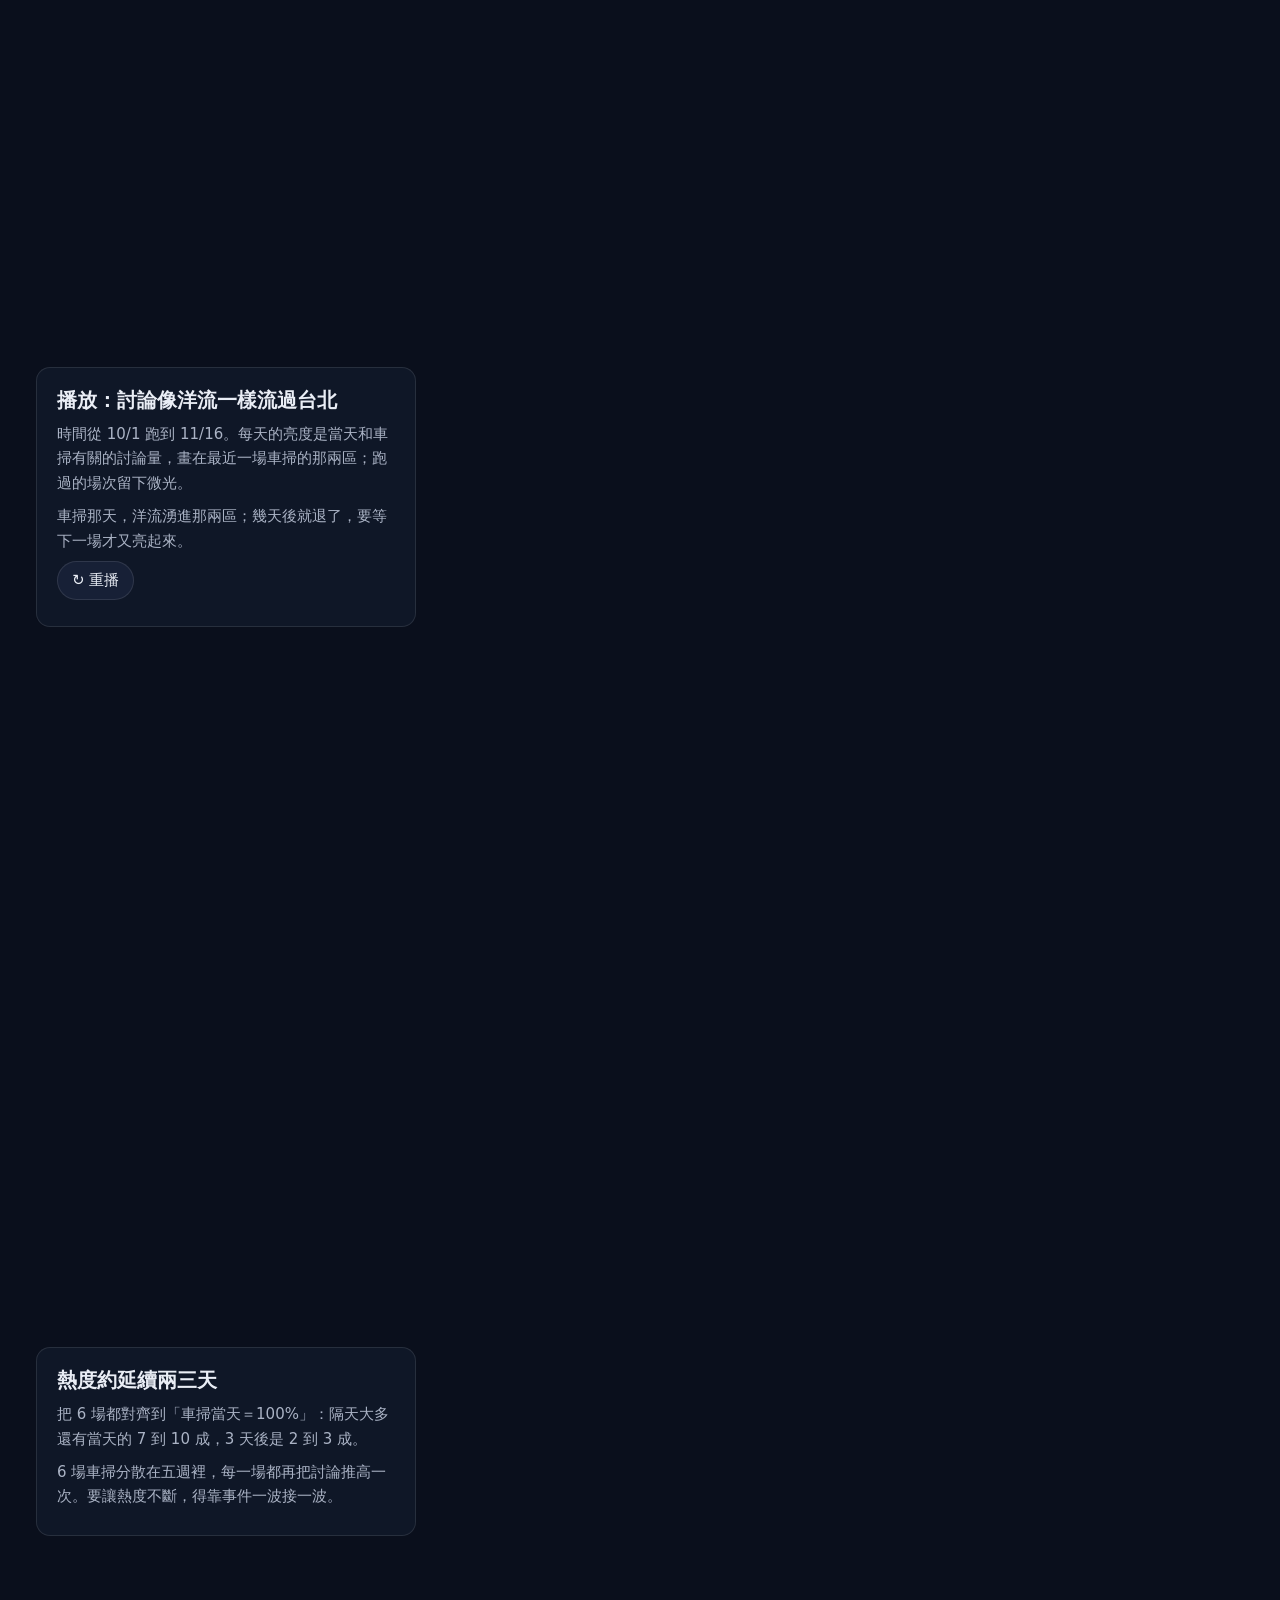
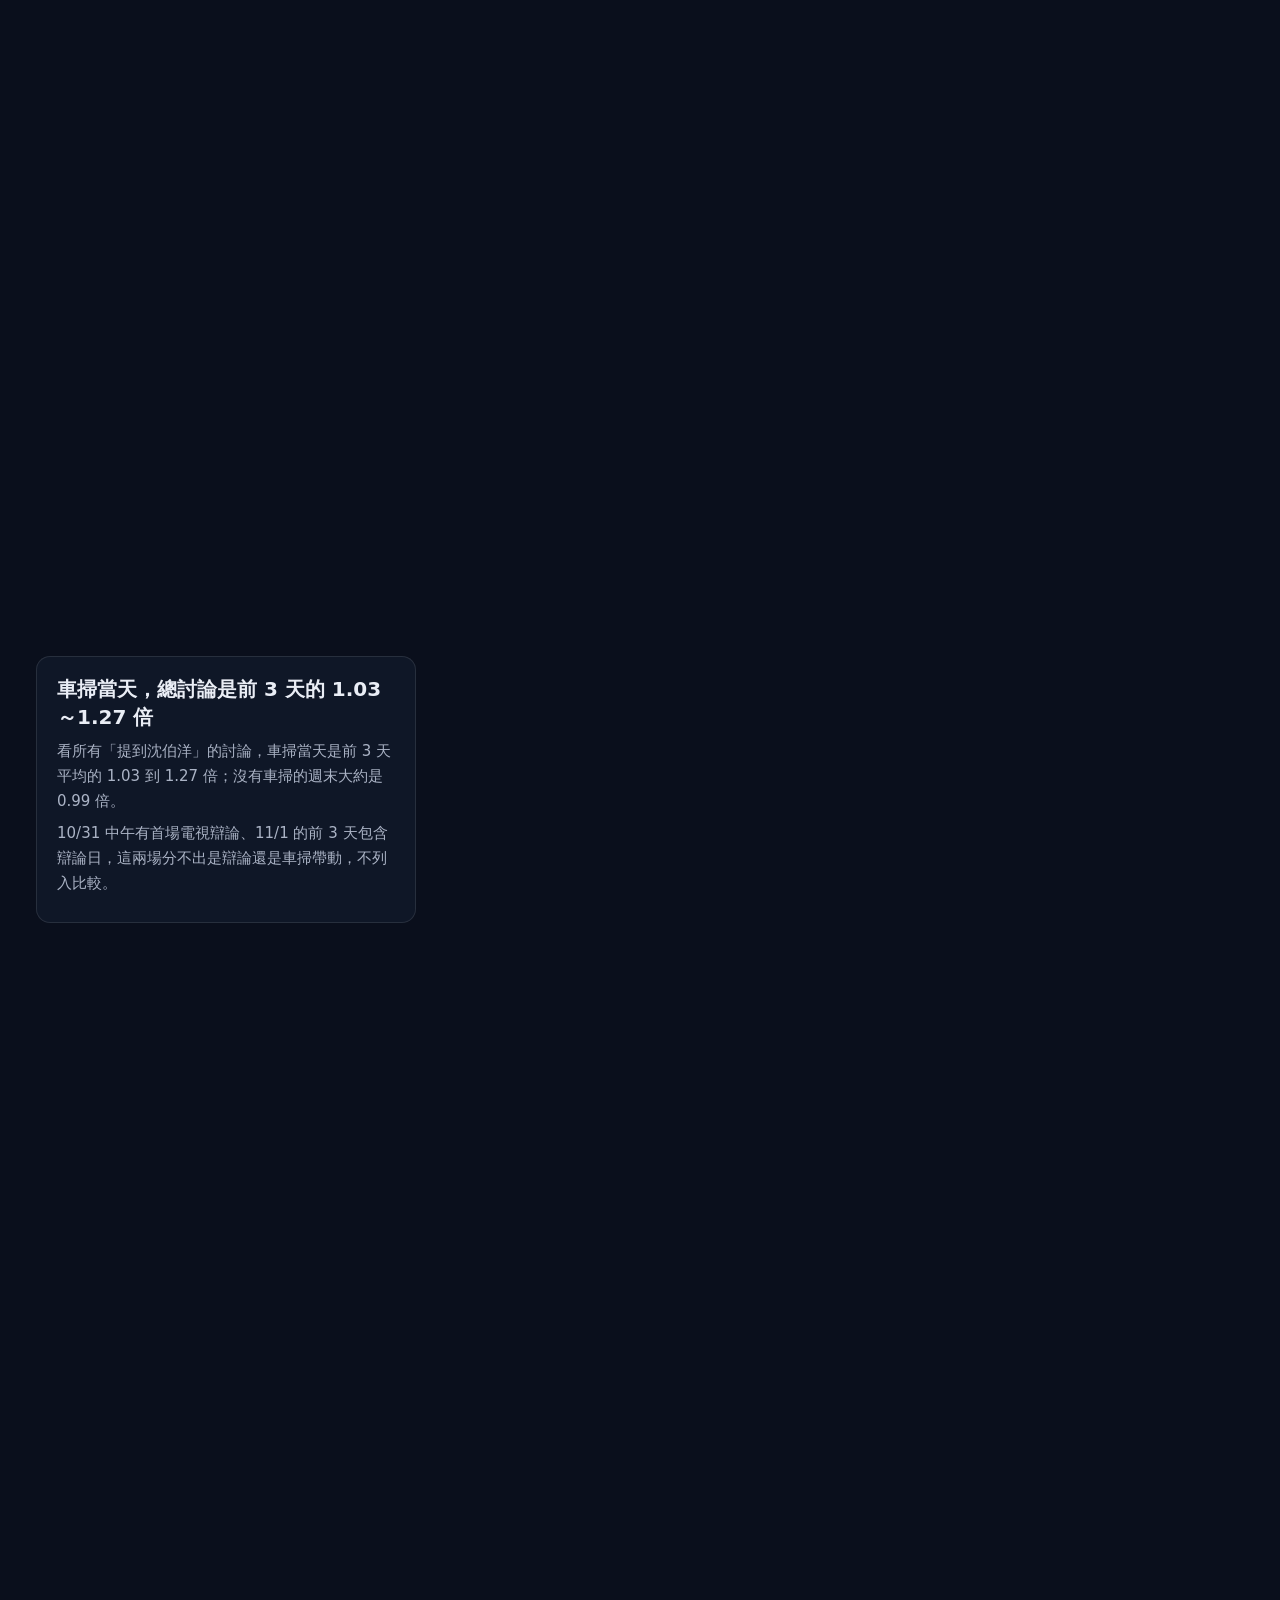
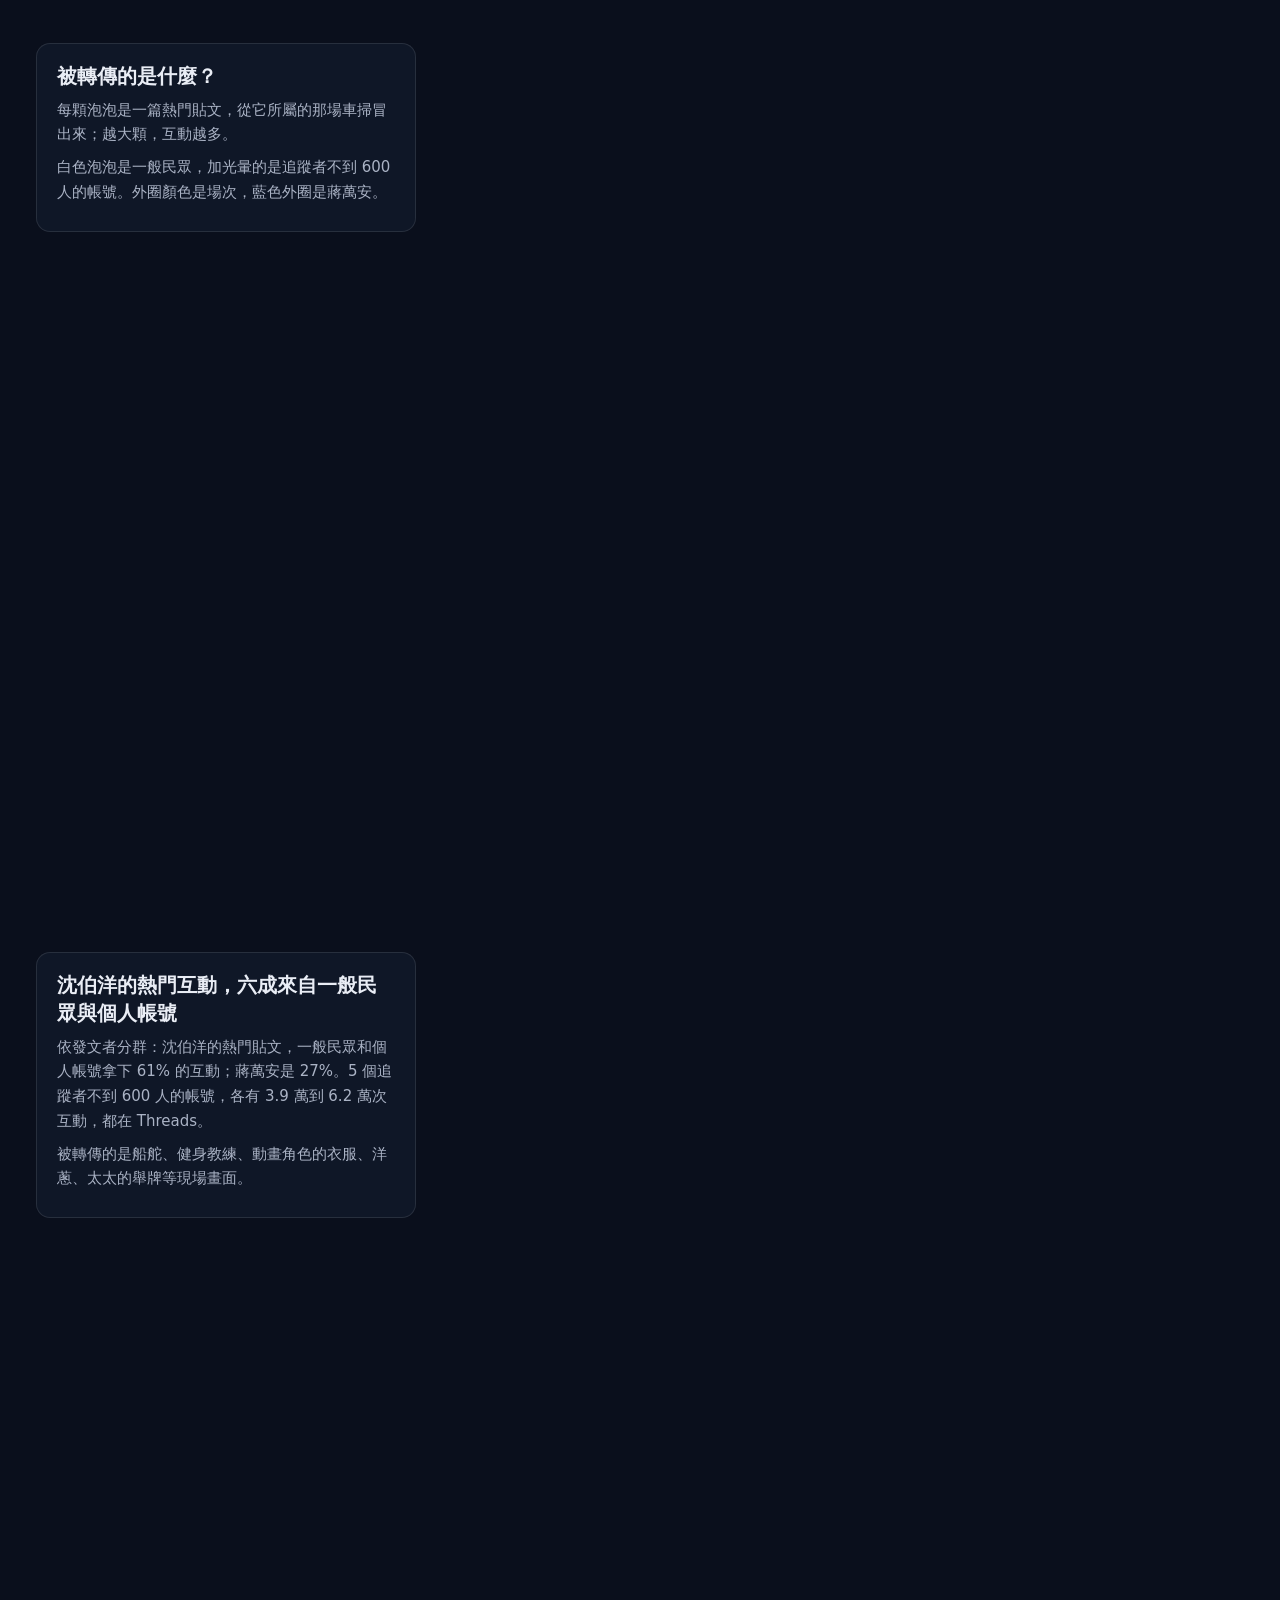
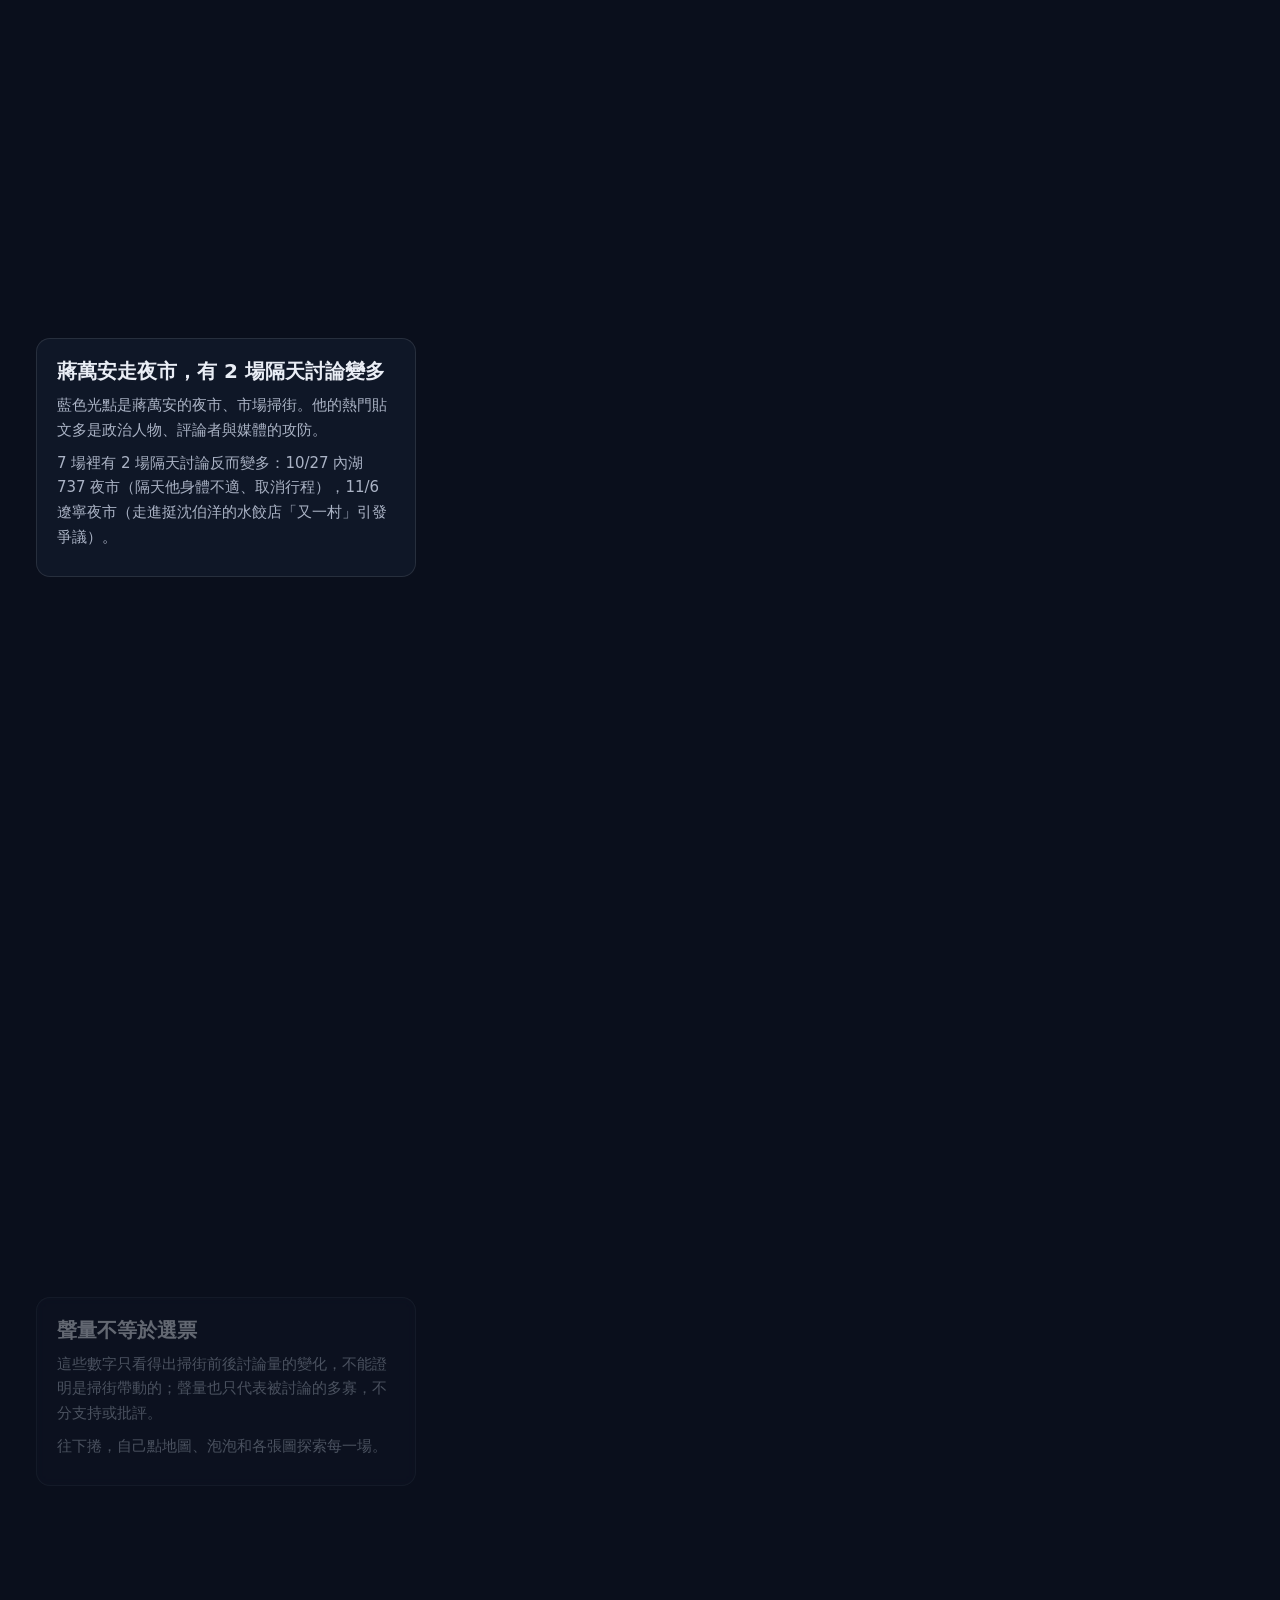
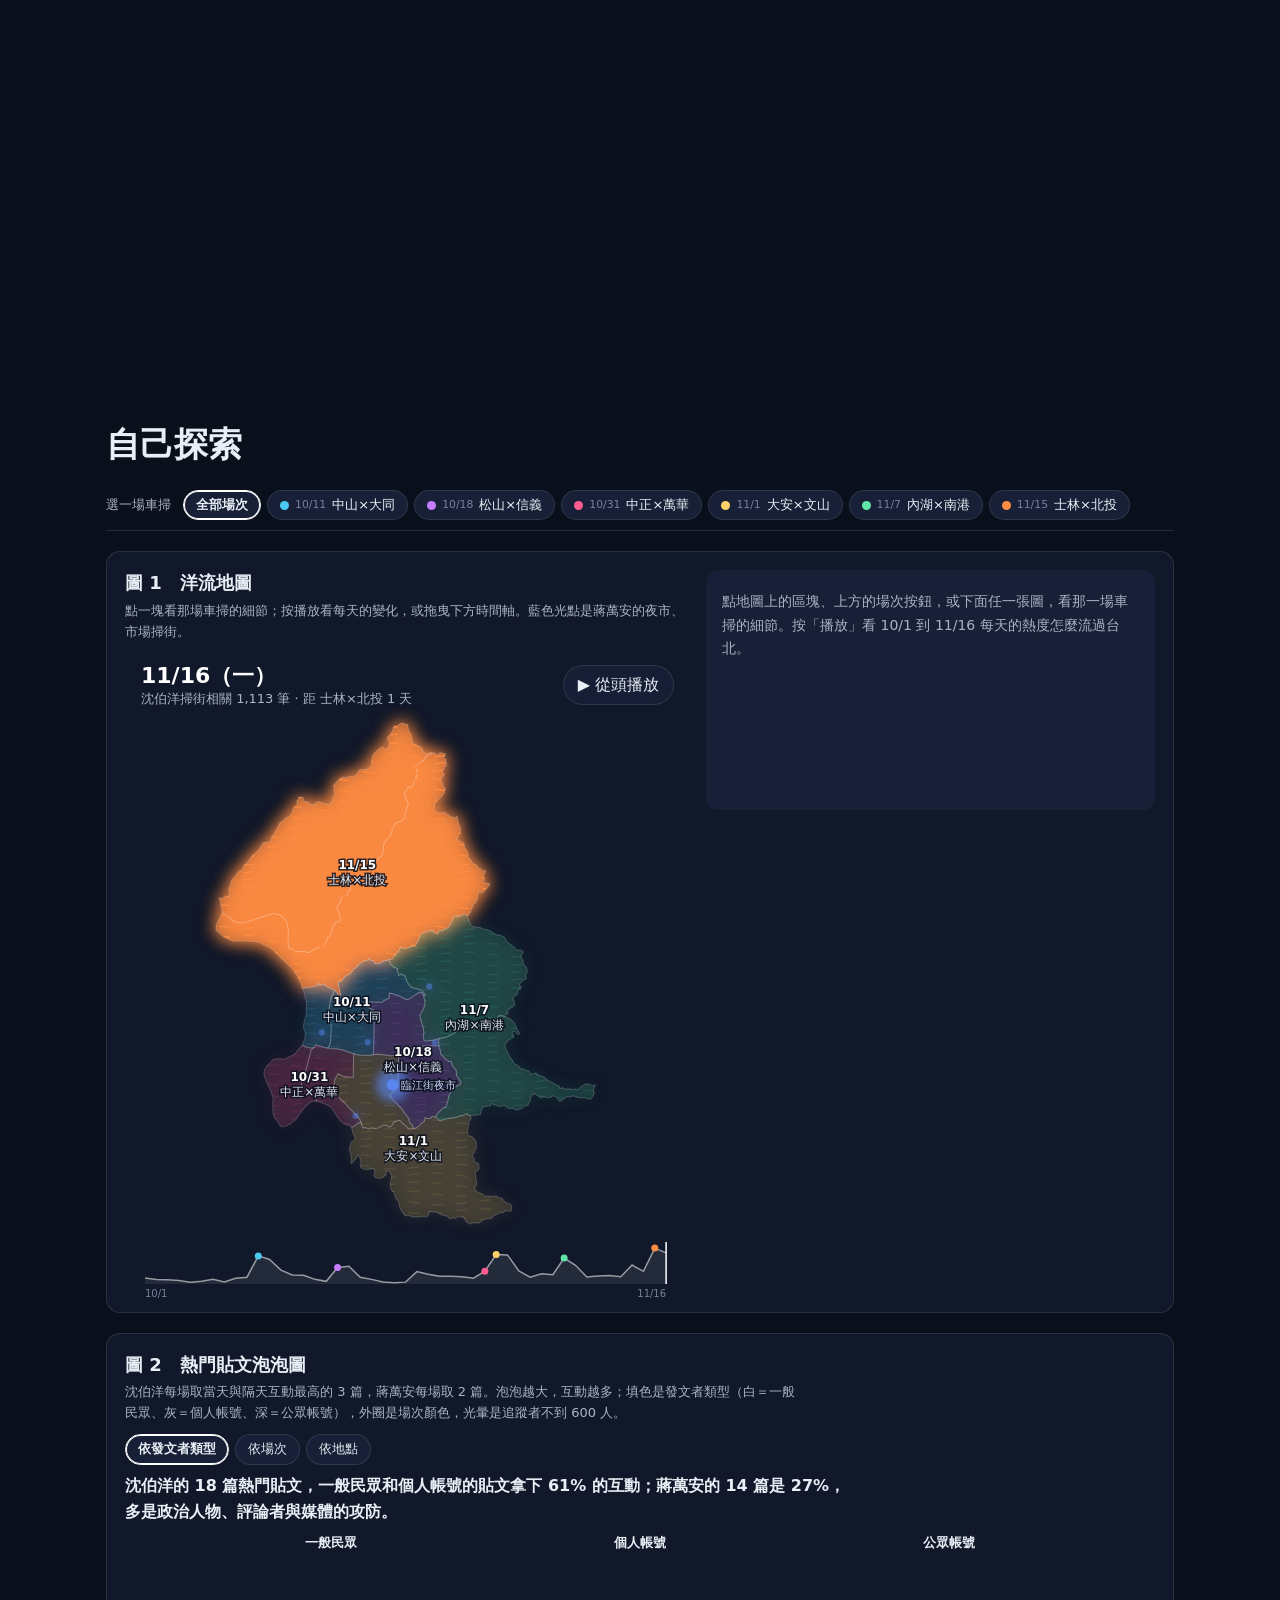
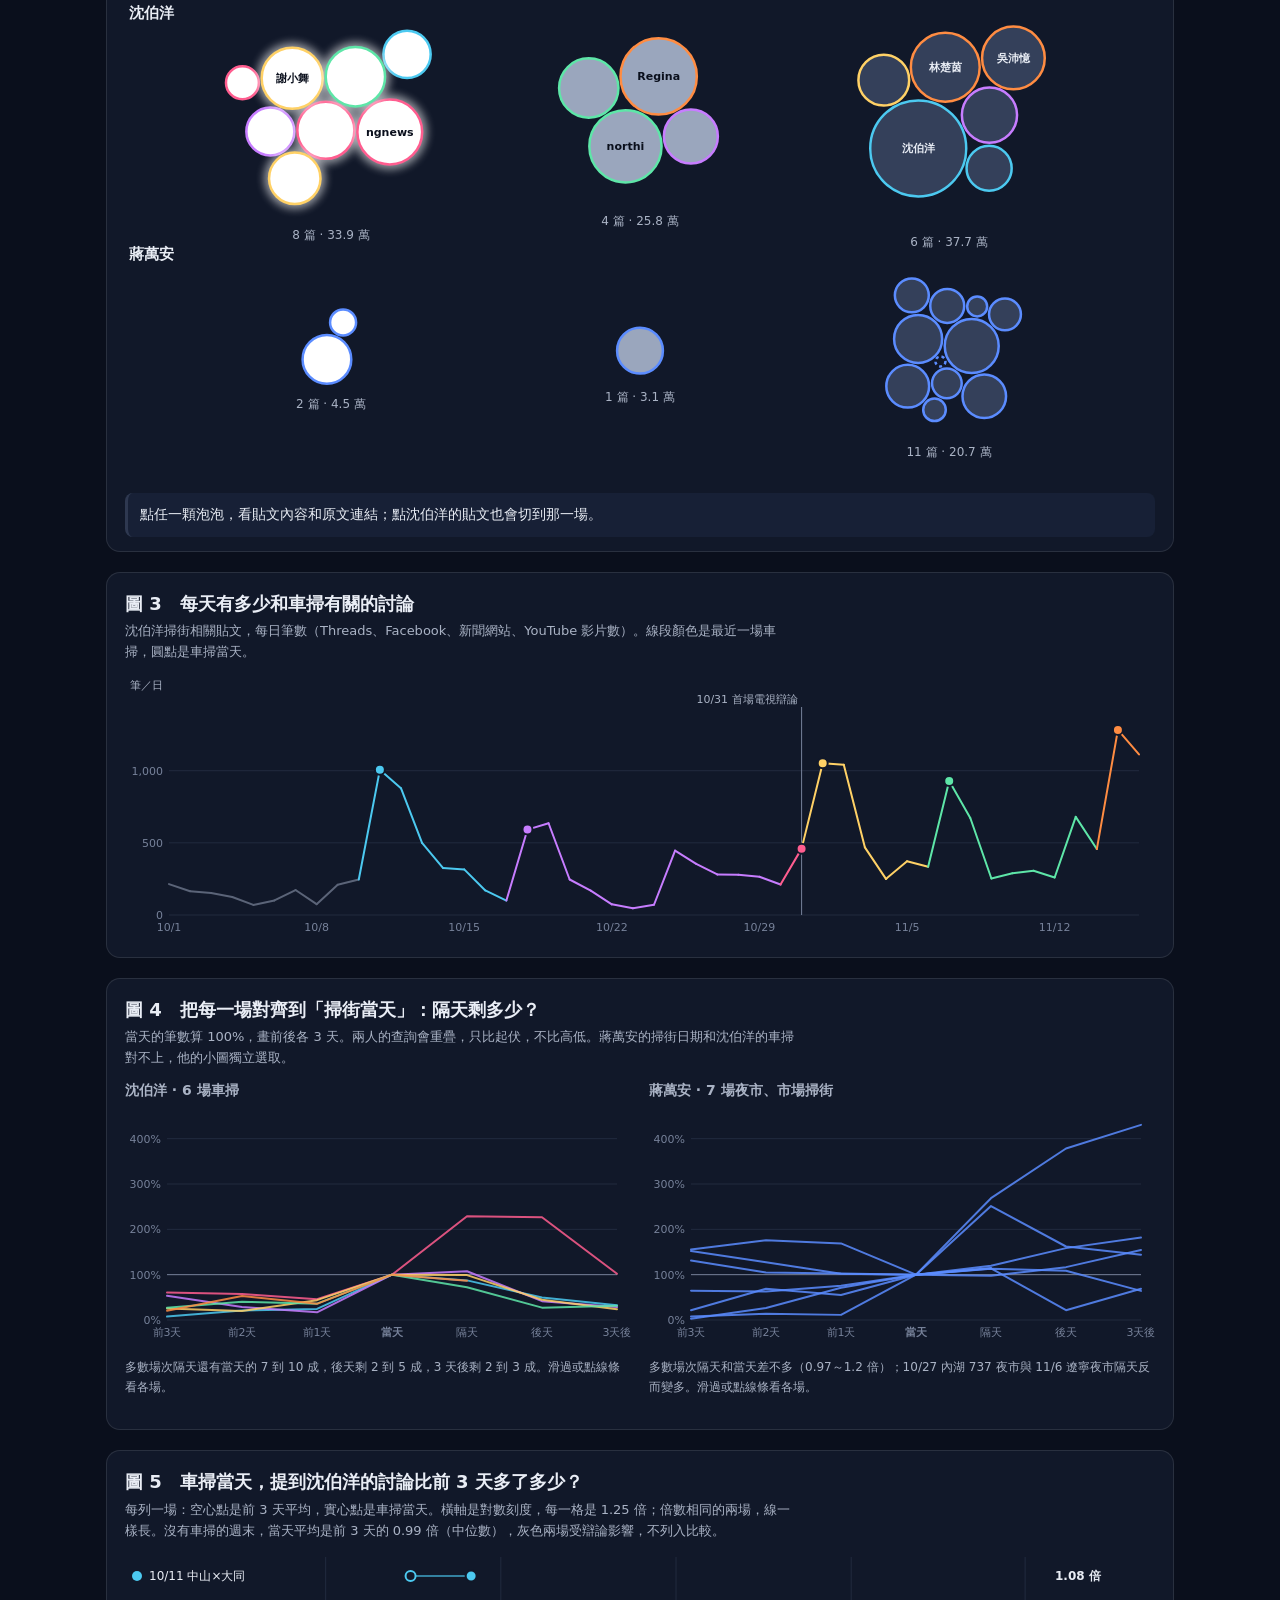
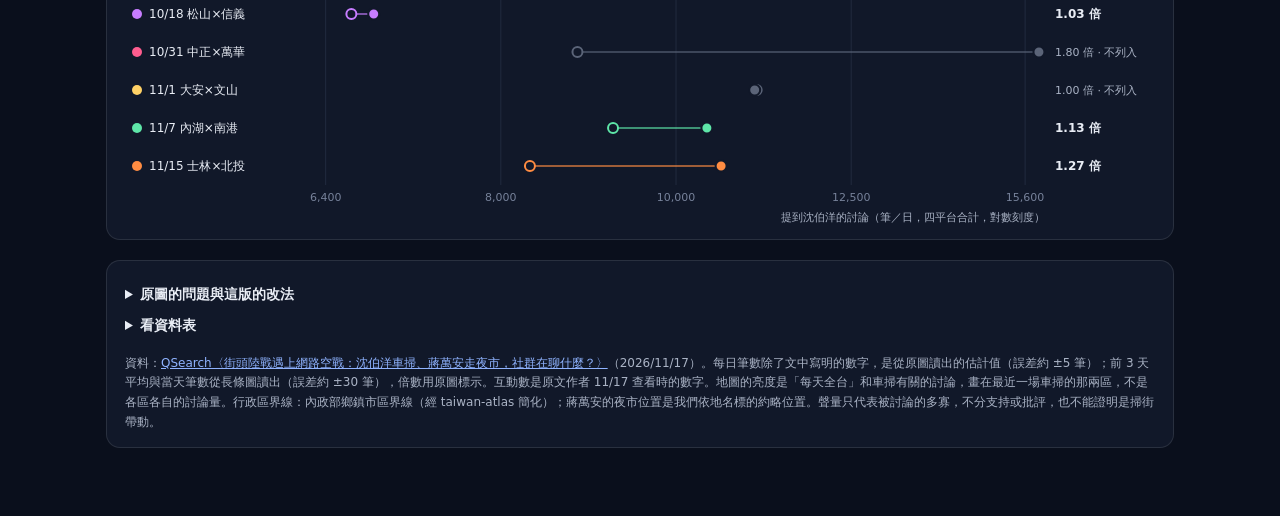
==== commit ada4063f: "用字改為中性、倍數圖改對數刻度、探索區圖表編號 - 標題與敘事段落拿掉「只」「比政見更會被轉傳」等評價字眼，改寫成數字陳述；「重做」改為「重構」 - 當天 vs 前 3 天的啞鈴圖改用對數刻度，刻度每" ====
--- a/index.html
+++ b/index.html
@@ -3,7 +3,7 @@
 <head>
 <meta charset="utf-8">
 <meta name="viewport" content="width=device-width,initial-scale=1">
-<title>台北大洋流：車掃熱度只延續兩三天｜新聞視覺化 HW3</title>
+<title>台北大洋流：車掃熱度約延續兩三天｜新聞視覺化 HW3</title>
 <link rel="icon" href="data:,">
 <link rel="stylesheet" href="styles.css">
 <script defer src="vendor/d3.v7.9.0.min.js"></script>
@@ -18,8 +18,8 @@
 <body>
 <main class="viz-root">
   <header class="page-head">
-    <p class="kicker">新聞視覺化 HW3 · 重做 QSearch〈街頭陸戰遇上網路空戰〉的圖表</p>
-    <h1>台北大洋流：<br>車掃熱度只延續兩三天，被轉傳的多是路人拍的小插曲</h1>
+    <p class="kicker">新聞視覺化 HW3 · 重構 QSearch〈街頭陸戰遇上網路空戰〉的圖表</p>
+    <h1>台北大洋流：<br>車掃熱度約延續兩三天，沈伯洋的熱門互動多來自一般民眾與個人帳號</h1>
     <p class="lead">沈伯洋 10/11–11/15 開著車隊跑了 6 場車掃，蔣萬安同期走夜市與市場。往下捲，看社群上的討論怎麼一波波流過台北。</p>
     <p class="scroll-hint" aria-hidden="true">往下捲 ↓</p>
   </header>
@@ -44,12 +44,12 @@
         <p><button type="button" class="replay-btn">↻ 重播</button></p>
       </article>
       <article class="story-step">
-        <h2>熱度只延續兩三天</h2>
-        <p>把 6 場都對齊到「車掃當天＝100%」：隔天大多還有當天的 7 到 10 成，3 天後只剩 2 到 3 成。</p>
+        <h2>熱度約延續兩三天</h2>
+        <p>把 6 場都對齊到「車掃當天＝100%」：隔天大多還有當天的 7 到 10 成，3 天後是 2 到 3 成。</p>
         <p>6 場車掃分散在五週裡，每一場都再把討論推高一次。要讓熱度不斷，得靠事件一波接一波。</p>
       </article>
       <article class="story-step">
-        <h2>車掃當天，總討論只多了 3%～27%</h2>
+        <h2>車掃當天，總討論是前 3 天的 1.03～1.27 倍</h2>
         <p>看所有「提到沈伯洋」的討論，車掃當天是前 3 天平均的 1.03 到 1.27 倍；沒有車掃的週末大約是 0.99 倍。</p>
         <p>10/31 中午有首場電視辯論、11/1 的前 3 天包含辯論日，這兩場分不出是辯論還是車掃帶動，不列入比較。</p>
       </article>
@@ -59,12 +59,12 @@
         <p>白色泡泡是一般民眾，加光暈的是追蹤者不到 600 人的帳號。外圈顏色是場次，藍色外圈是蔣萬安。</p>
       </article>
       <article class="story-step">
-        <h2>路人拍的小插曲，比政見更會被轉傳</h2>
-        <p>依發文者分群：沈伯洋的熱門貼文，一般民眾和個人帳號拿下 61% 的互動；蔣萬安只有 27%。5 個追蹤者不到 600 人的帳號，各有 3.9 萬到 6.2 萬次互動，都在 Threads。</p>
-        <p>被轉傳的是船舵、健身教練、動畫角色的衣服、洋蔥、太太的舉牌，政見幾乎沒有出現。</p>
+        <h2>沈伯洋的熱門互動，六成來自一般民眾與個人帳號</h2>
+        <p>依發文者分群：沈伯洋的熱門貼文，一般民眾和個人帳號拿下 61% 的互動；蔣萬安是 27%。5 個追蹤者不到 600 人的帳號，各有 3.9 萬到 6.2 萬次互動，都在 Threads。</p>
+        <p>被轉傳的是船舵、健身教練、動畫角色的衣服、洋蔥、太太的舉牌等現場畫面。</p>
       </article>
       <article class="story-step">
-        <h2>蔣萬安走夜市，討論被插曲牽動</h2>
+        <h2>蔣萬安走夜市，有 2 場隔天討論變多</h2>
         <p>藍色光點是蔣萬安的夜市、市場掃街。他的熱門貼文多是政治人物、評論者與媒體的攻防。</p>
         <p>7 場裡有 2 場隔天討論反而變多：10/27 內湖 737 夜市（隔天他身體不適、取消行程），11/6 遼寧夜市（走進挺沈伯洋的水餃店「又一村」引發爭議）。</p>
       </article>
@@ -85,7 +85,7 @@
 
     <section class="panel map-panel">
       <div class="map-col">
-        <h3>洋流地圖</h3>
+        <h3>圖 1　洋流地圖</h3>
         <p class="sub">點一塊看那場車掃的細節；按播放看每天的變化，或拖曳下方時間軸。藍色光點是蔣萬安的夜市、市場掃街。</p>
         <div class="chart" data-chart="map"></div>
       </div>
@@ -93,7 +93,7 @@
     </section>
 
     <section class="panel">
-      <h3>熱門貼文泡泡圖</h3>
+      <h3>圖 2　熱門貼文泡泡圖</h3>
       <p class="sub">沈伯洋每場取當天與隔天互動最高的 3 篇，蔣萬安每場取 2 篇。泡泡越大，互動越多；填色是發文者類型（白＝一般民眾、灰＝個人帳號、深＝公眾帳號），外圈是場次顏色，光暈是追蹤者不到 600 人。</p>
       <div class="grouping" role="group" aria-label="泡泡分群方式">
         <button type="button" data-grouping="type" aria-pressed="true">依發文者類型</button>
@@ -106,13 +106,13 @@
     </section>
 
     <section class="panel">
-      <h3>每天有多少和車掃有關的討論</h3>
+      <h3>圖 3　每天有多少和車掃有關的討論</h3>
       <p class="sub">沈伯洋掃街相關貼文，每日筆數（Threads、Facebook、新聞網站、YouTube 影片數）。線段顏色是最近一場車掃，圓點是車掃當天。</p>
       <div class="chart" data-chart="overview"></div>
     </section>
 
     <section class="panel">
-      <h3>把每一場對齊到「掃街當天」：隔天剩多少？</h3>
+      <h3>圖 4　把每一場對齊到「掃街當天」：隔天剩多少？</h3>
       <p class="sub">當天的筆數算 100%，畫前後各 3 天。兩人的查詢會重疊，只比起伏，不比高低。蔣萬安的掃街日期和沈伯洋的車掃對不上，他的小圖獨立選取。</p>
       <div class="facets">
         <div class="facet">
@@ -127,14 +127,14 @@
     </section>
 
     <section class="panel">
-      <h3>車掃當天，提到沈伯洋的討論比前 3 天多了多少？</h3>
-      <p class="sub">每列一場：空心點是前 3 天平均，實心點是車掃當天。沒有車掃的週末，當天平均是前 3 天的 0.99 倍（中位數），灰色兩場受辯論影響，不列入比較。</p>
+      <h3>圖 5　車掃當天，提到沈伯洋的討論比前 3 天多了多少？</h3>
+      <p class="sub">每列一場：空心點是前 3 天平均，實心點是車掃當天。橫軸是對數刻度，每一格是 1.25 倍；倍數相同的兩場，線一樣長。沒有車掃的週末，當天平均是前 3 天的 0.99 倍（中位數），灰色兩場受辯論影響，不列入比較。</p>
       <div class="chart" data-chart="lift"></div>
     </section>
 
     <section class="panel notes">
       <details>
-        <summary>原圖哪裡不好、這版怎麼改</summary>
+        <summary>原圖的問題與這版的改法</summary>
         <ol>
           <li><strong>原圖二（前 3 天 vs 當天長條圖）</strong>：重點是 1.03～1.27 倍，但長條從 0 畫起，差 3%～27% 看起來幾乎一樣高；最搶眼的反而是文章說不列入比較的 1.80 倍。這版改成點圖，只看兩點的距離，被排除的場次改成灰色並寫出原因。</li>
           <li><strong>原圖三（每日折線）</strong>：要講「熱度延續兩三天」，讀者卻得自己數高峰後每天掉多少；而且它和原圖四的上半張是同一條線。這版用洋流地圖播放每天的變化，並另做「對齊當天」的圖，直接看隔天、後天剩幾成。</li>
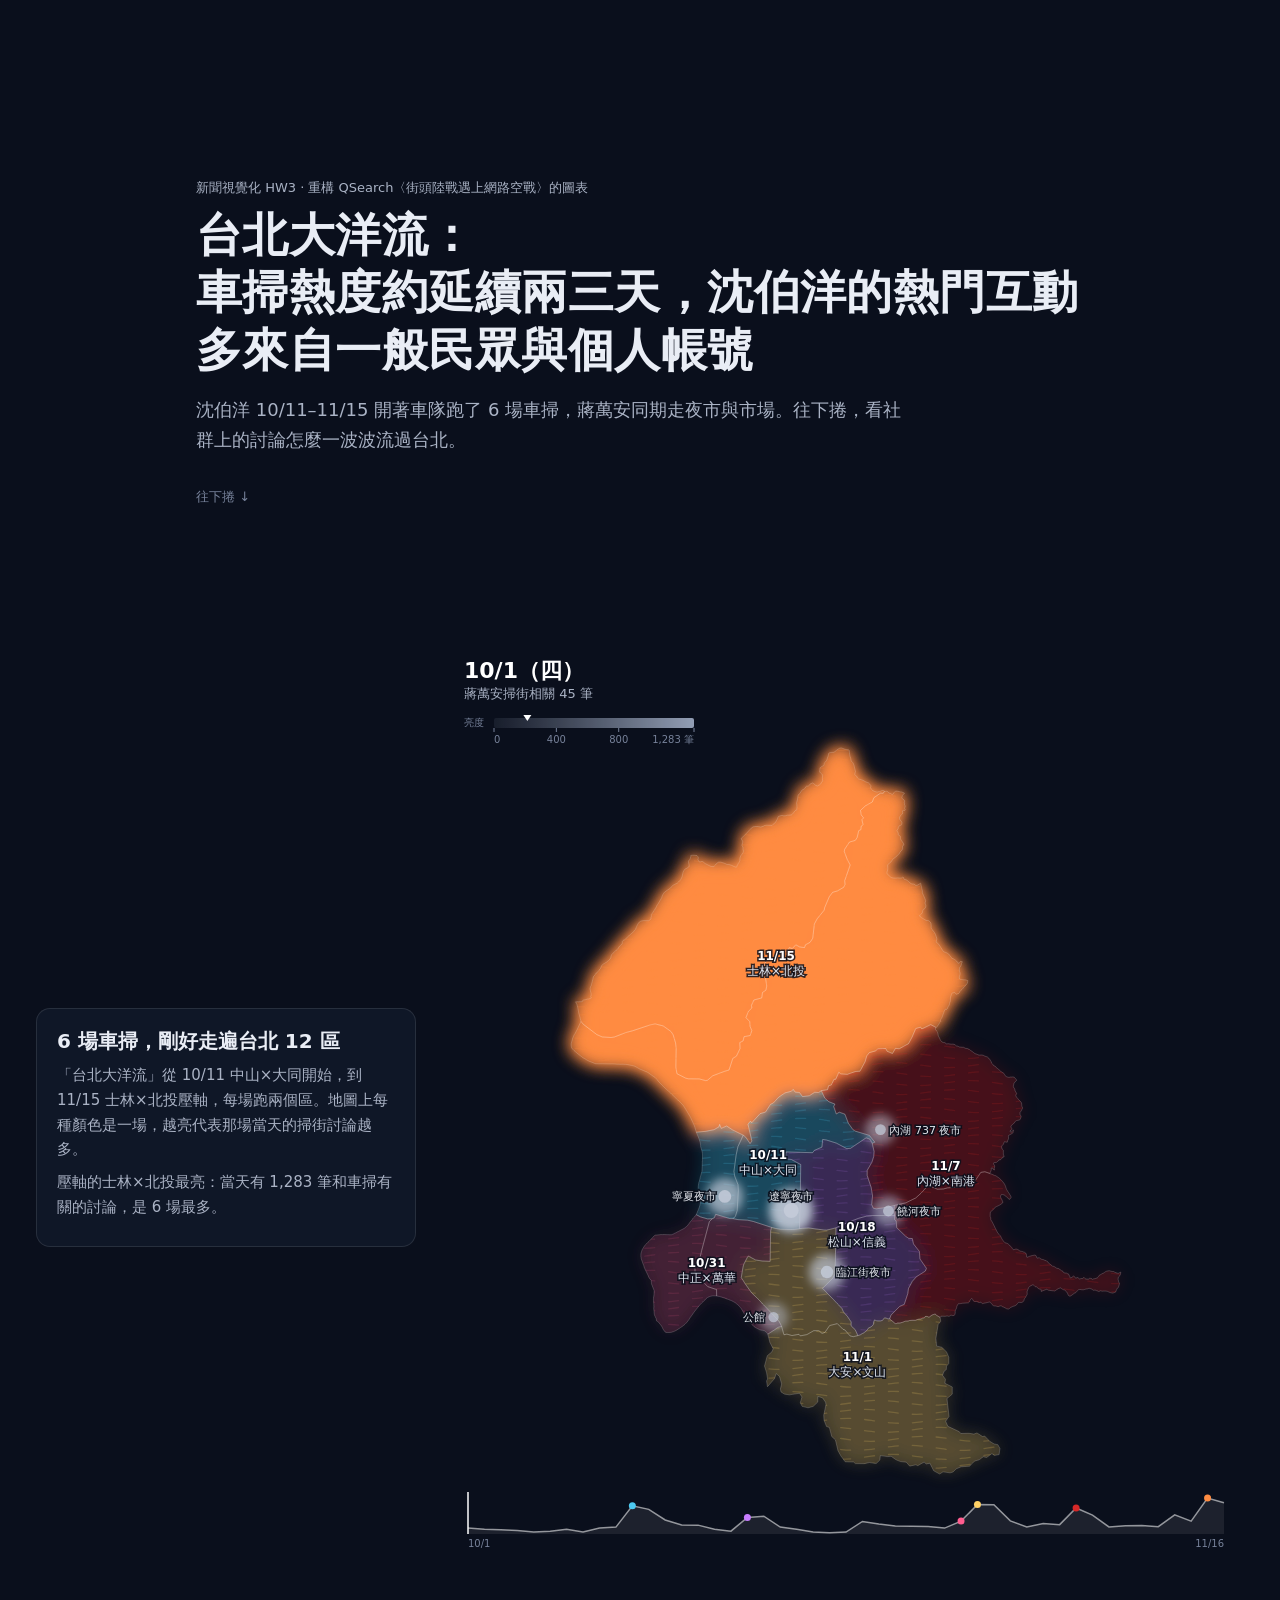
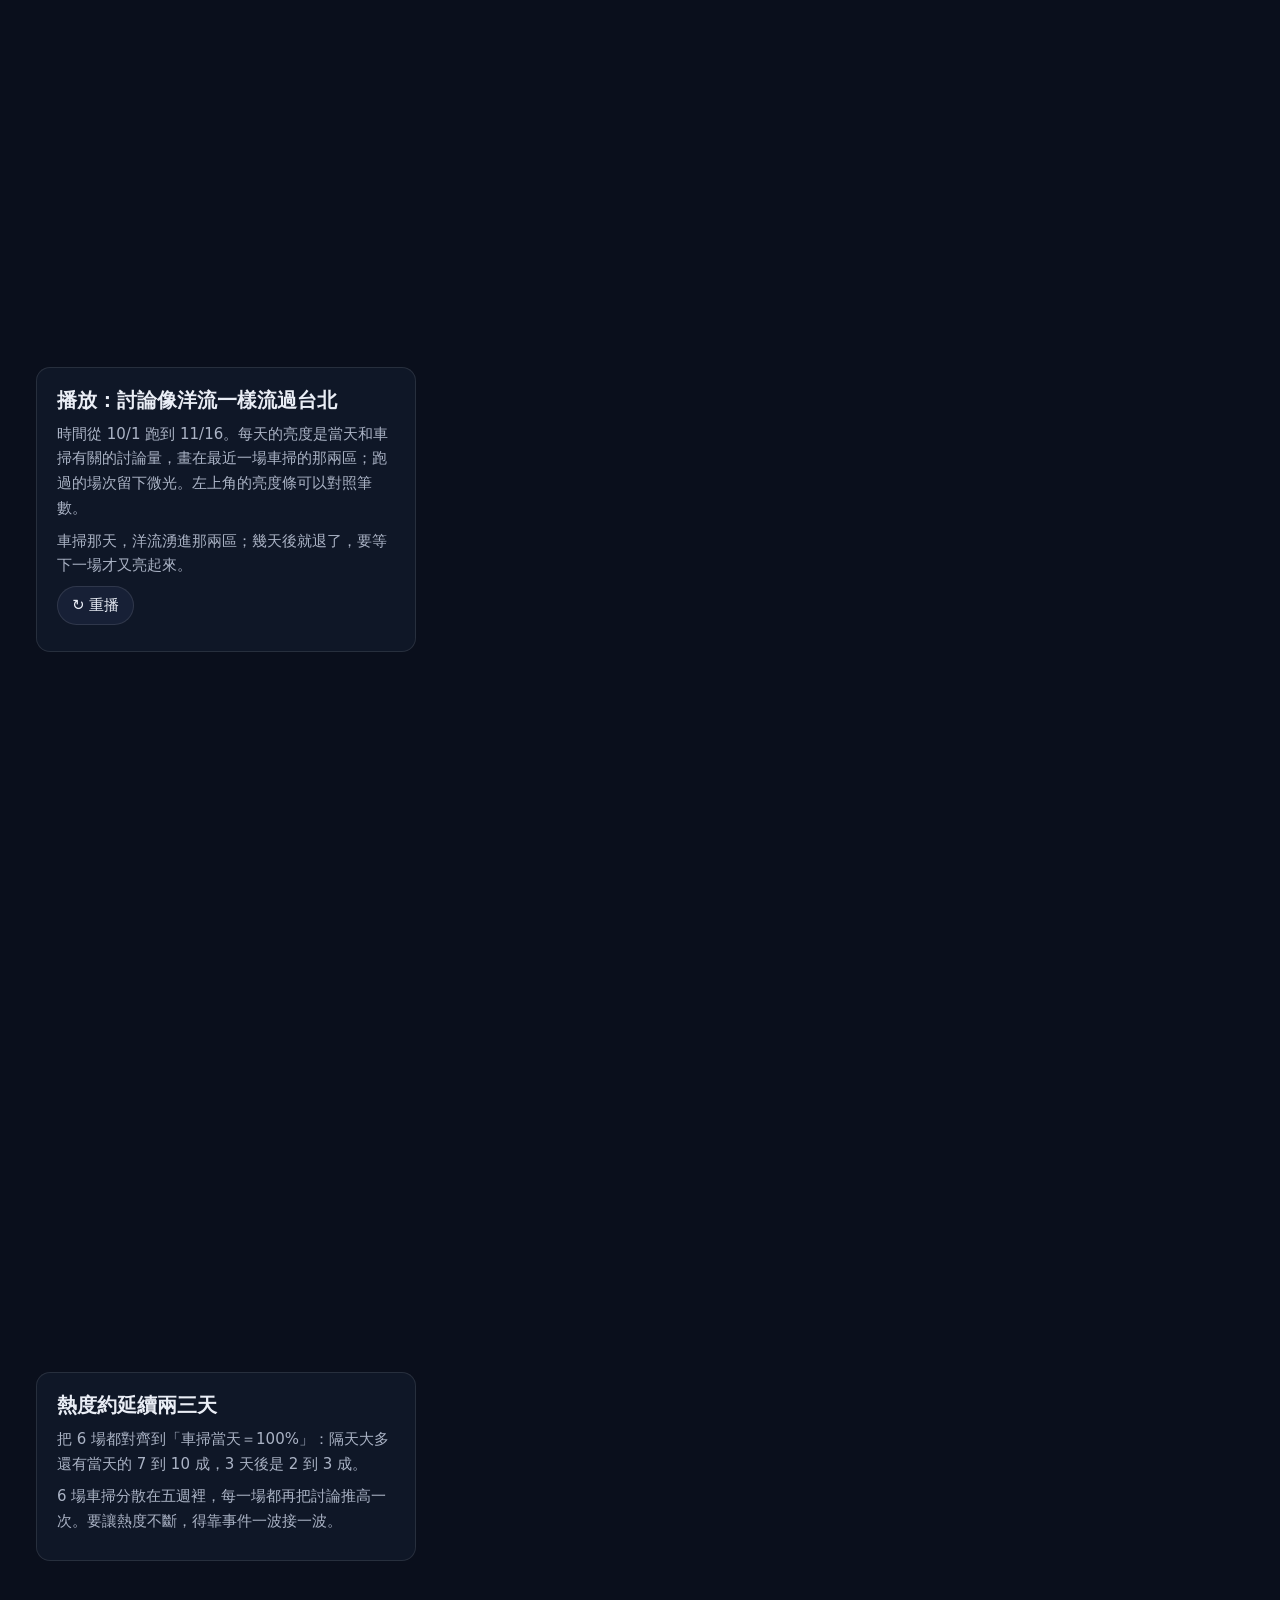
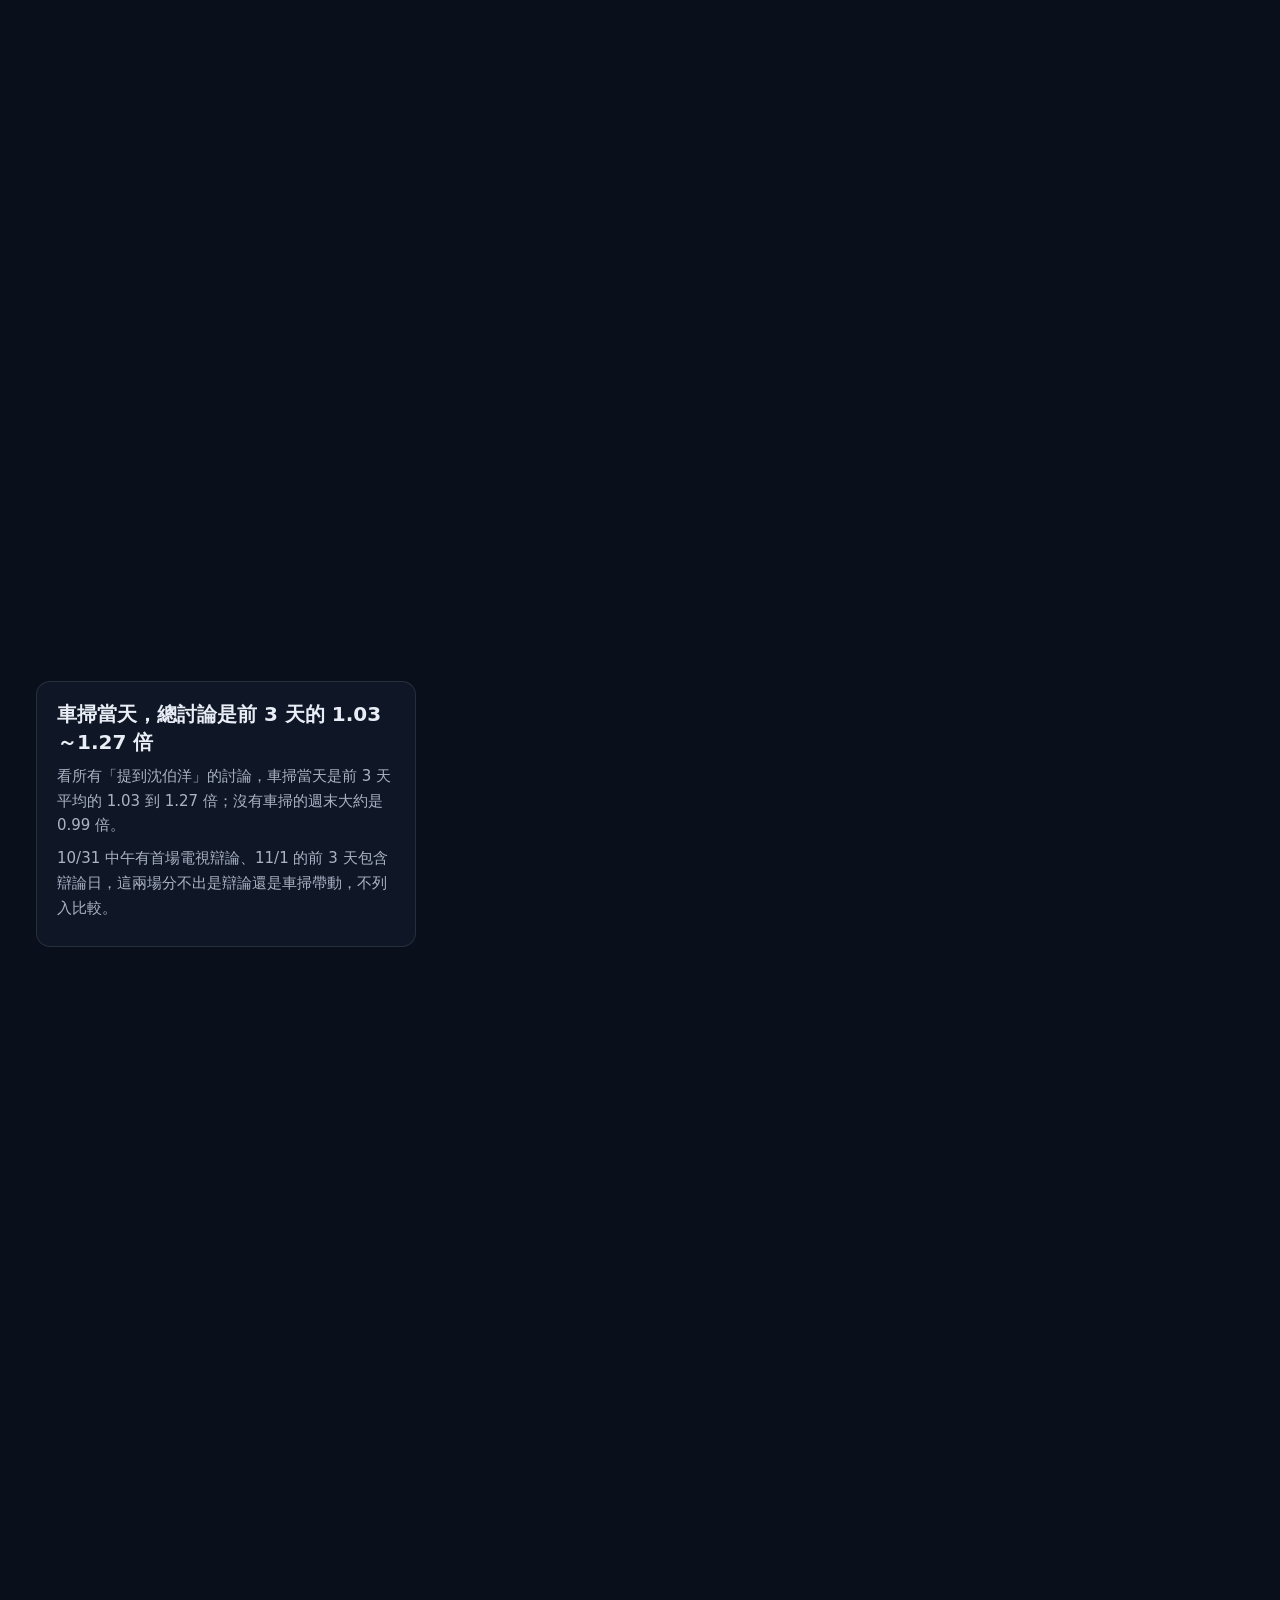
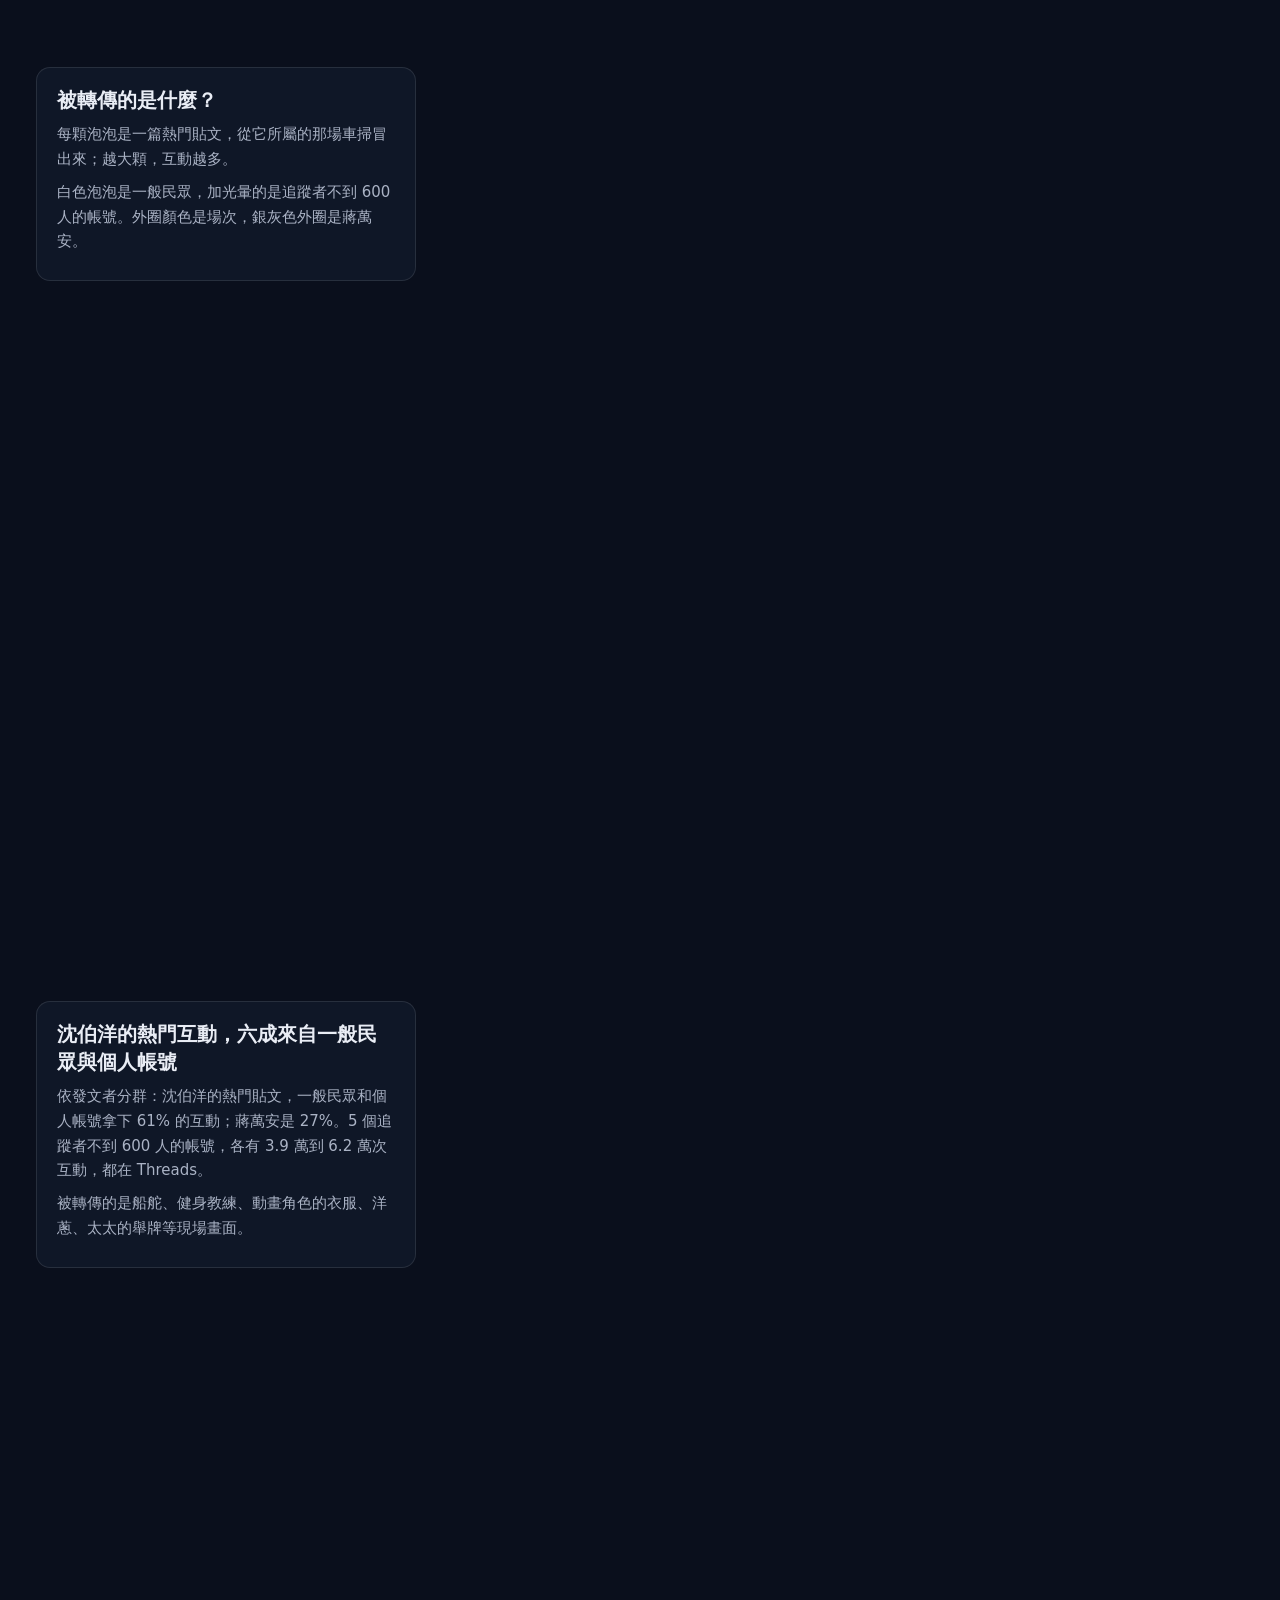
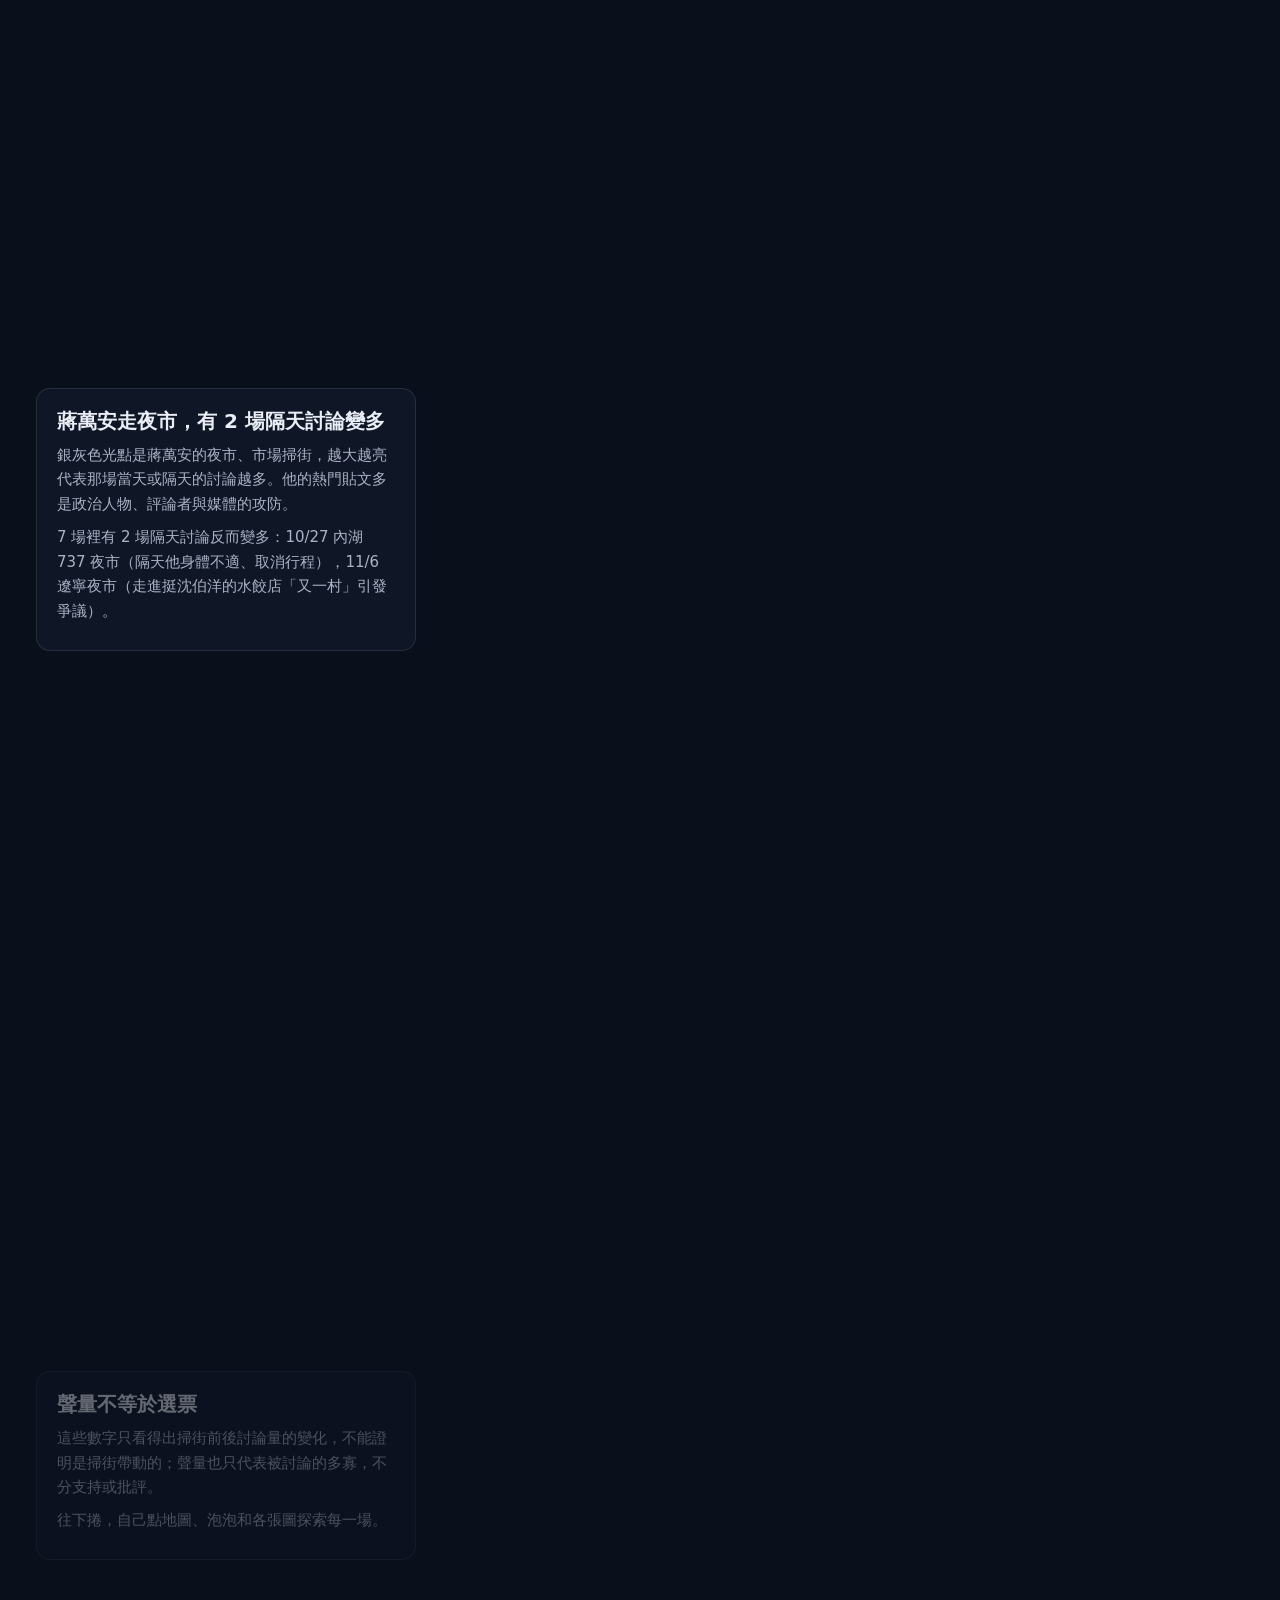
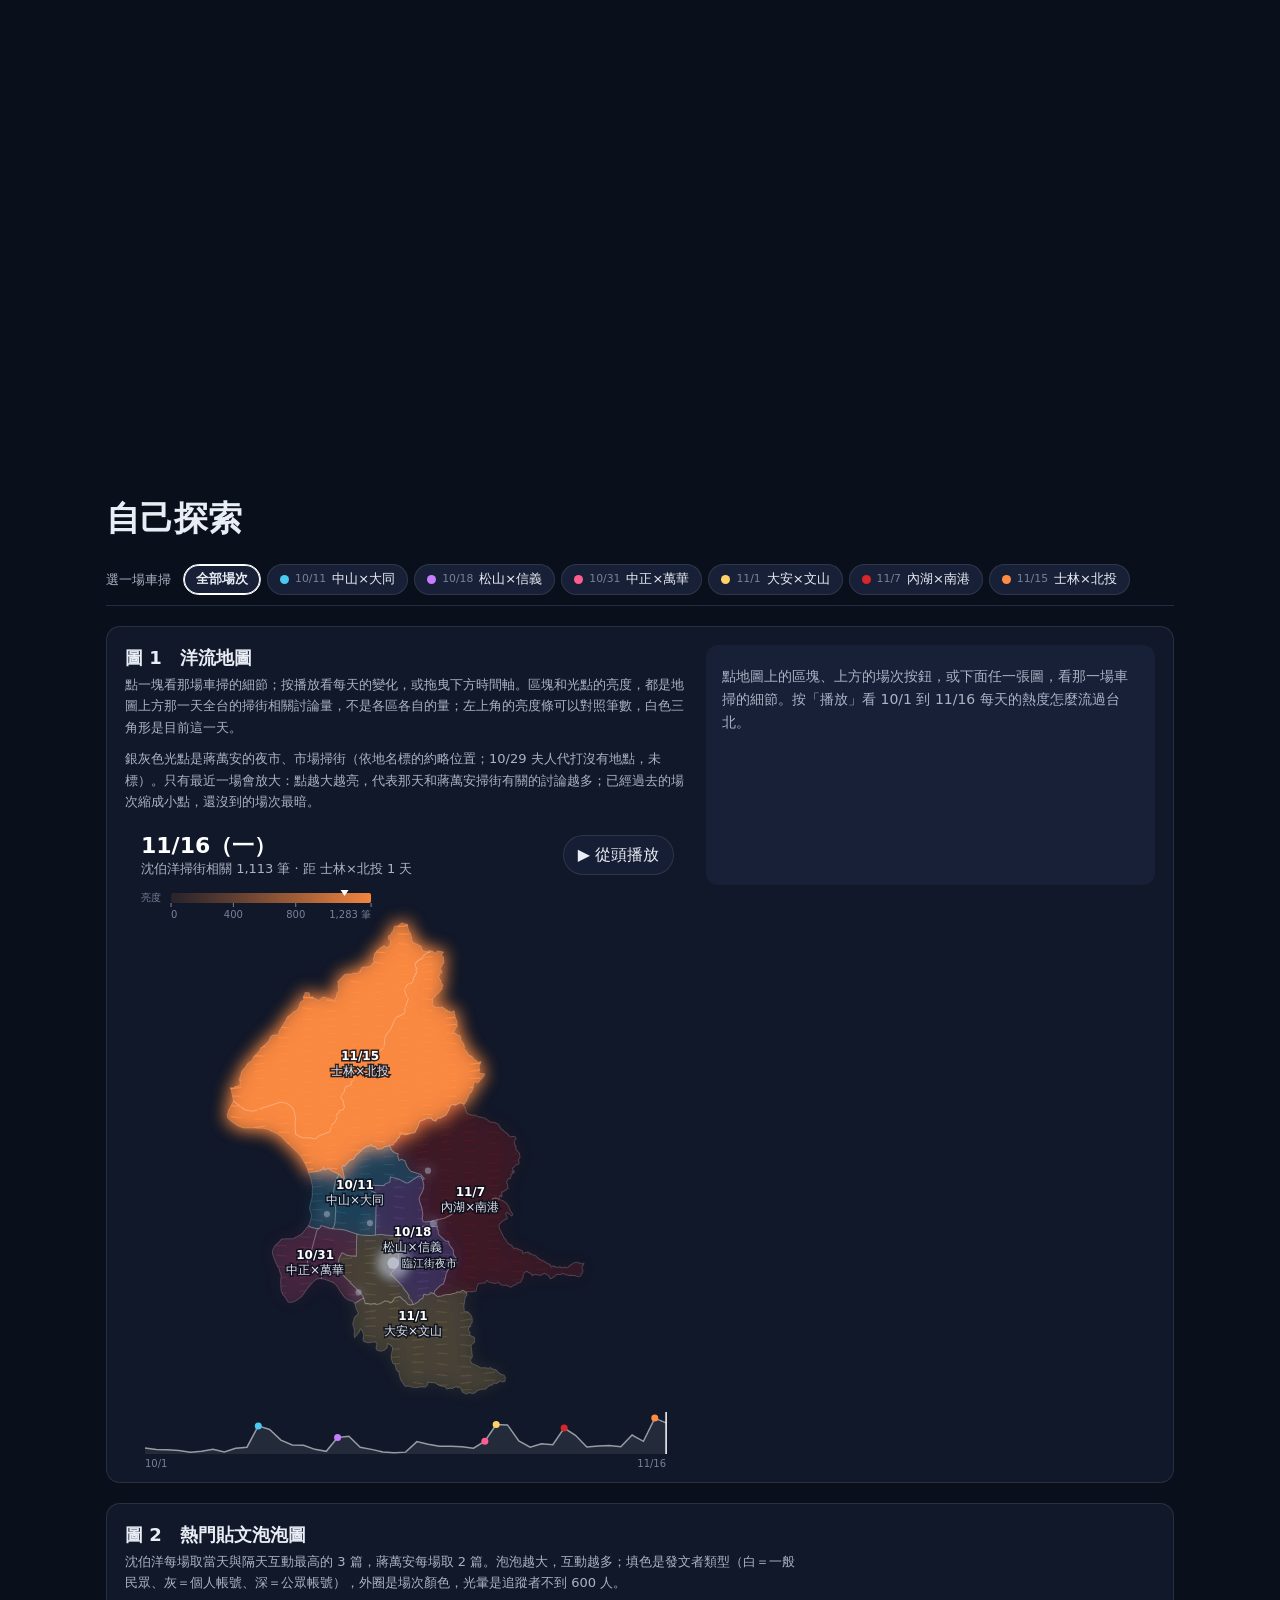
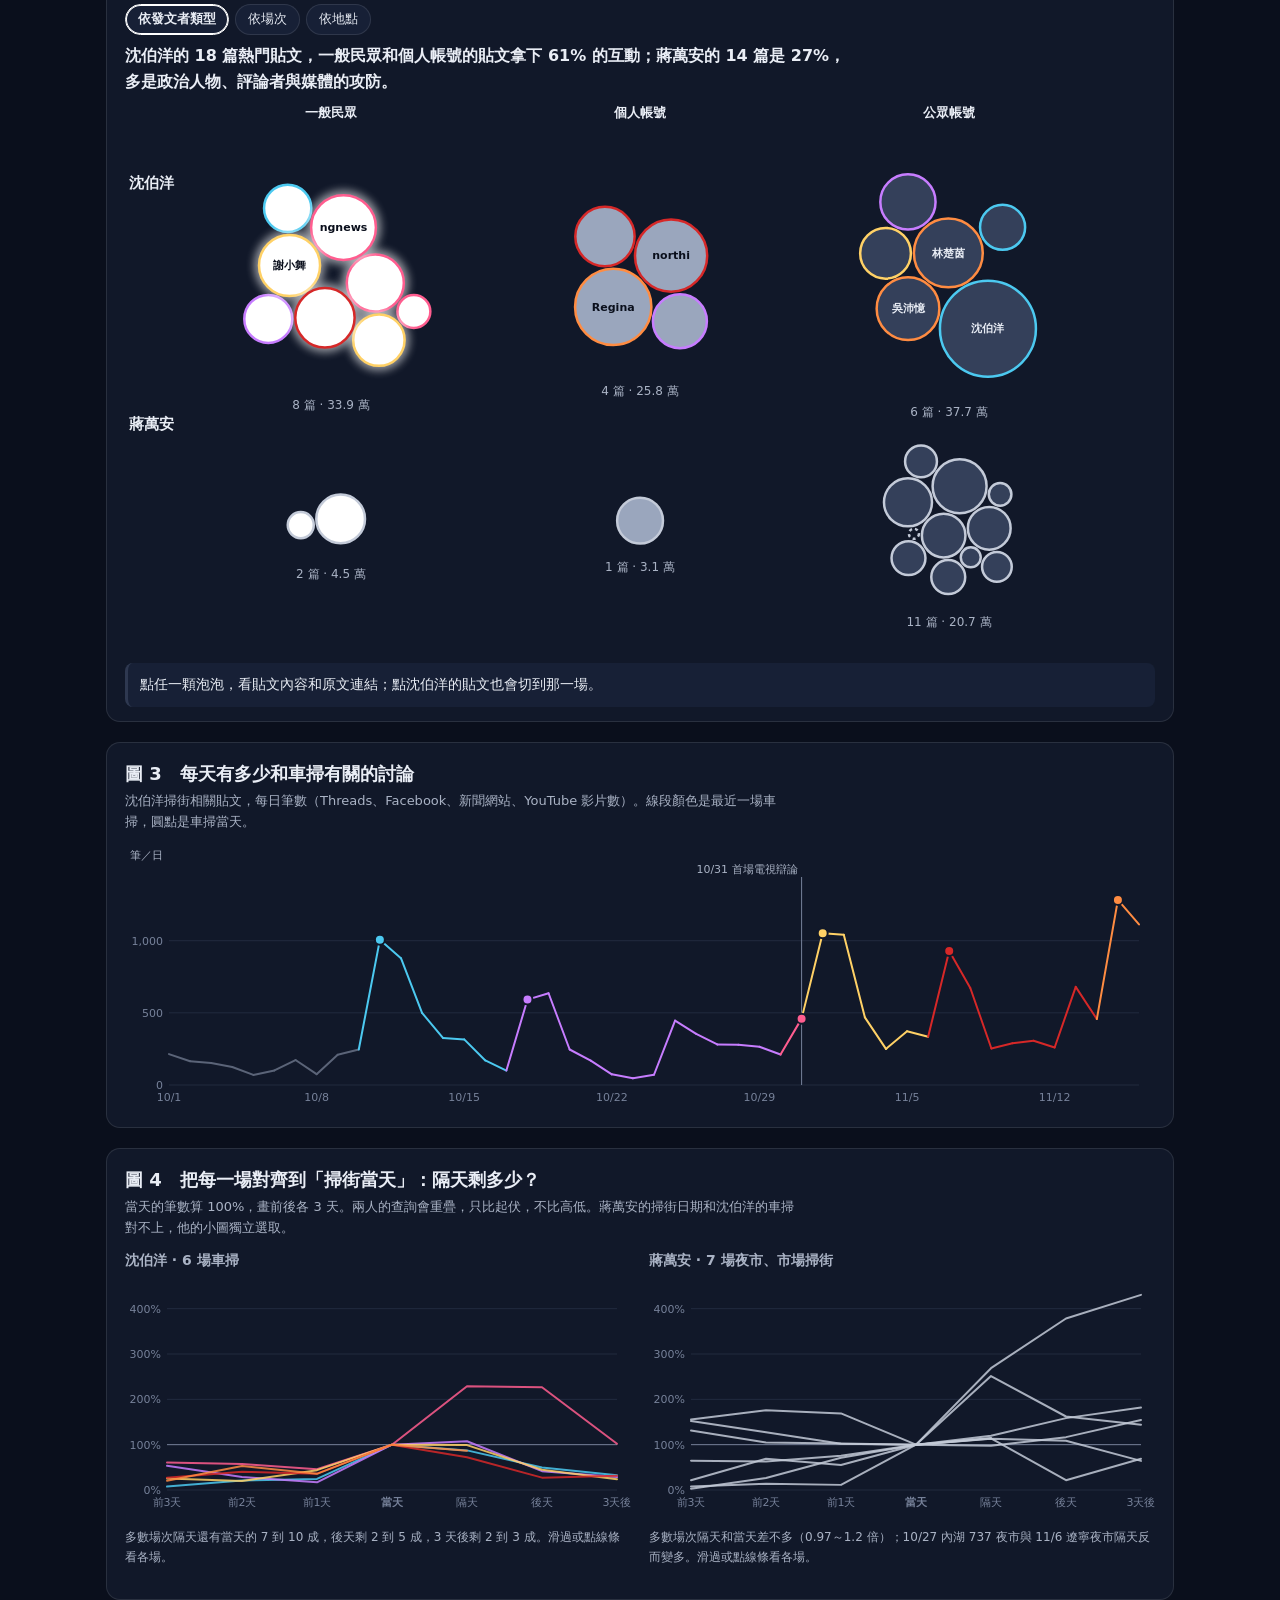
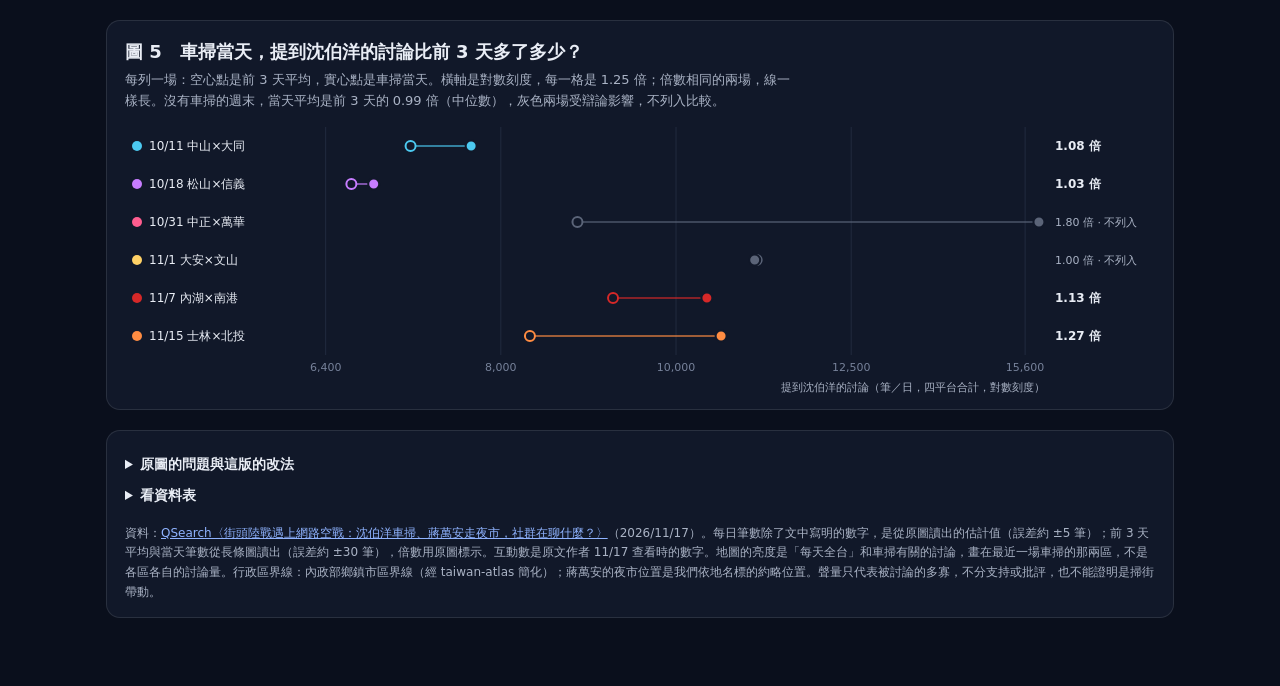
==== commit 1becd6e4: "地圖加亮度參考條、不用政黨色、圖 1 說明補充 - 地圖左上角加亮度參考條（0～1,283 筆），白色三角形標出當天筆數 - 11/7 內湖×南港由綠色改紅色，蔣萬安由藍色改銀灰，兩位候選人都不用政黨" ====
--- a/index.html
+++ b/index.html
@@ -39,7 +39,7 @@
       </article>
       <article class="story-step">
         <h2>播放：討論像洋流一樣流過台北</h2>
-        <p>時間從 10/1 跑到 11/16。每天的亮度是當天和車掃有關的討論量，畫在最近一場車掃的那兩區；跑過的場次留下微光。</p>
+        <p>時間從 10/1 跑到 11/16。每天的亮度是當天和車掃有關的討論量，畫在最近一場車掃的那兩區；跑過的場次留下微光。左上角的亮度條可以對照筆數。</p>
         <p>車掃那天，洋流湧進那兩區；幾天後就退了，要等下一場才又亮起來。</p>
         <p><button type="button" class="replay-btn">↻ 重播</button></p>
       </article>
@@ -56,7 +56,7 @@
       <article class="story-step">
         <h2>被轉傳的是什麼？</h2>
         <p>每顆泡泡是一篇熱門貼文，從它所屬的那場車掃冒出來；越大顆，互動越多。</p>
-        <p>白色泡泡是一般民眾，加光暈的是追蹤者不到 600 人的帳號。外圈顏色是場次，藍色外圈是蔣萬安。</p>
+        <p>白色泡泡是一般民眾，加光暈的是追蹤者不到 600 人的帳號。外圈顏色是場次，銀灰色外圈是蔣萬安。</p>
       </article>
       <article class="story-step">
         <h2>沈伯洋的熱門互動，六成來自一般民眾與個人帳號</h2>
@@ -65,7 +65,7 @@
       </article>
       <article class="story-step">
         <h2>蔣萬安走夜市，有 2 場隔天討論變多</h2>
-        <p>藍色光點是蔣萬安的夜市、市場掃街。他的熱門貼文多是政治人物、評論者與媒體的攻防。</p>
+        <p>銀灰色光點是蔣萬安的夜市、市場掃街，越大越亮代表那場當天或隔天的討論越多。他的熱門貼文多是政治人物、評論者與媒體的攻防。</p>
         <p>7 場裡有 2 場隔天討論反而變多：10/27 內湖 737 夜市（隔天他身體不適、取消行程），11/6 遼寧夜市（走進挺沈伯洋的水餃店「又一村」引發爭議）。</p>
       </article>
       <article class="story-step">
@@ -86,7 +86,8 @@
     <section class="panel map-panel">
       <div class="map-col">
         <h3>圖 1　洋流地圖</h3>
-        <p class="sub">點一塊看那場車掃的細節；按播放看每天的變化，或拖曳下方時間軸。藍色光點是蔣萬安的夜市、市場掃街。</p>
+        <p class="sub">點一塊看那場車掃的細節；按播放看每天的變化，或拖曳下方時間軸。區塊和光點的亮度，都是地圖上方那一天全台的掃街相關討論量，不是各區各自的量；左上角的亮度條可以對照筆數，白色三角形是目前這一天。</p>
+        <p class="sub">銀灰色光點是蔣萬安的夜市、市場掃街（依地名標的約略位置；10/29 夫人代打沒有地點，未標）。只有最近一場會放大：點越大越亮，代表那天和蔣萬安掃街有關的討論越多；已經過去的場次縮成小點，還沒到的場次最暗。</p>
         <div class="chart" data-chart="map"></div>
       </div>
       <aside class="detail-card" aria-live="polite"></aside>
--- a/styles.css
+++ b/styles.css
@@ -88,7 +88,7 @@
 @keyframes flow { to { stroke-dashoffset: -48; } }
 .map-label-no { font-size: 12px; font-weight: 700; fill: #ffffff; paint-order: stroke; stroke: rgba(10, 15, 28, 0.85); stroke-width: 3px; }
 .map-label-name { font-size: 12px; fill: #dfe5f0; paint-order: stroke; stroke: rgba(10, 15, 28, 0.85); stroke-width: 3px; }
-.spot-label { font-size: 11px; fill: #cfdcff; paint-order: stroke; stroke: rgba(10, 15, 28, 0.9); stroke-width: 3px; }
+.spot-label { font-size: 11px; fill: #e3e6ec; paint-order: stroke; stroke: rgba(10, 15, 28, 0.9); stroke-width: 3px; }
 .spot { cursor: default; }
 .hud-date { font-size: 22px; font-weight: 800; fill: #ffffff; }
 .hud-count { font-size: 13px; fill: var(--text-secondary); }
@@ -96,6 +96,8 @@
 .spark-line { fill: none; stroke: rgba(255, 255, 255, 0.55); stroke-width: 1.5; }
 .spark-cursor { stroke: #ffffff; stroke-width: 1.5; }
 .spark-tick { font-size: 10px; fill: var(--text-muted); }
+.legend-marker { fill: #ffffff; }
+.legend-tick { stroke: var(--text-muted); stroke-width: 1; }
 .map-controls { position: absolute; top: 12px; right: 12px; }
 .play-btn {
   color: var(--text-primary); background: rgba(23, 32, 54, 0.9); border: 1px solid var(--border);
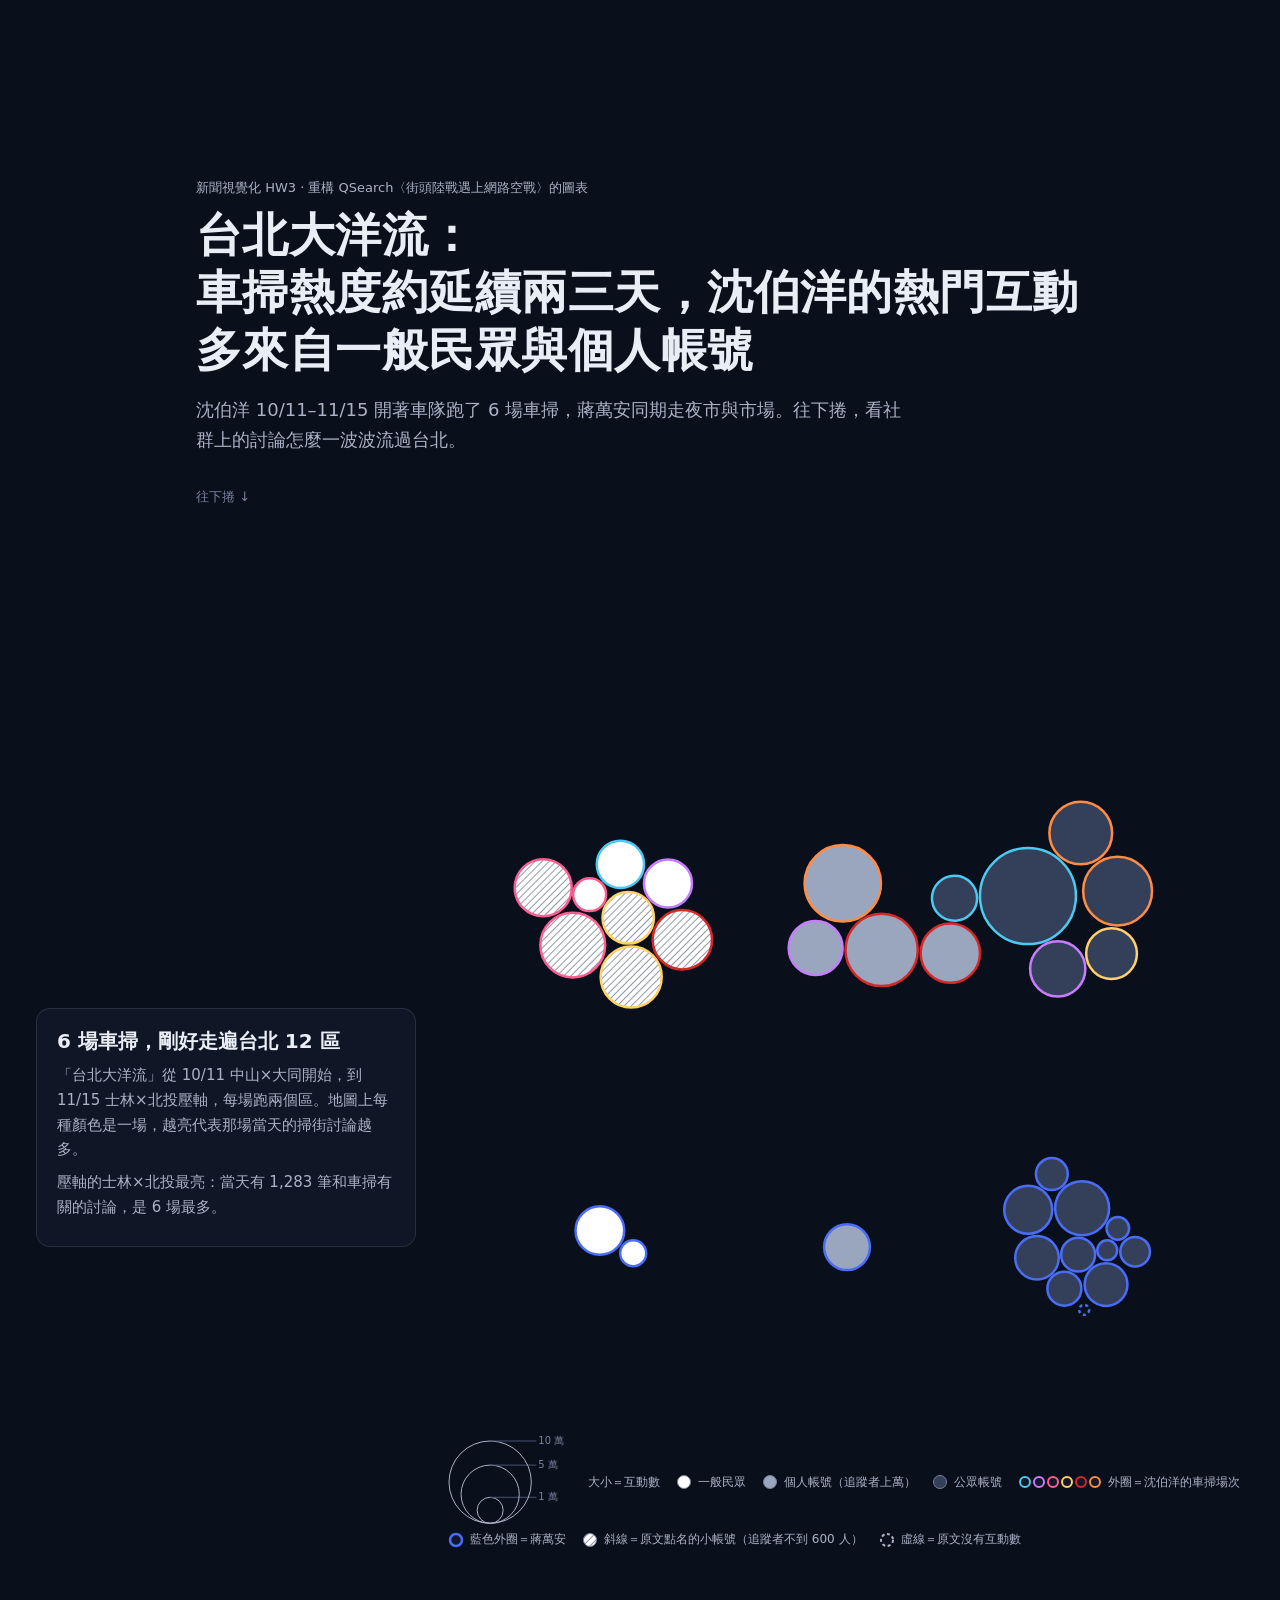
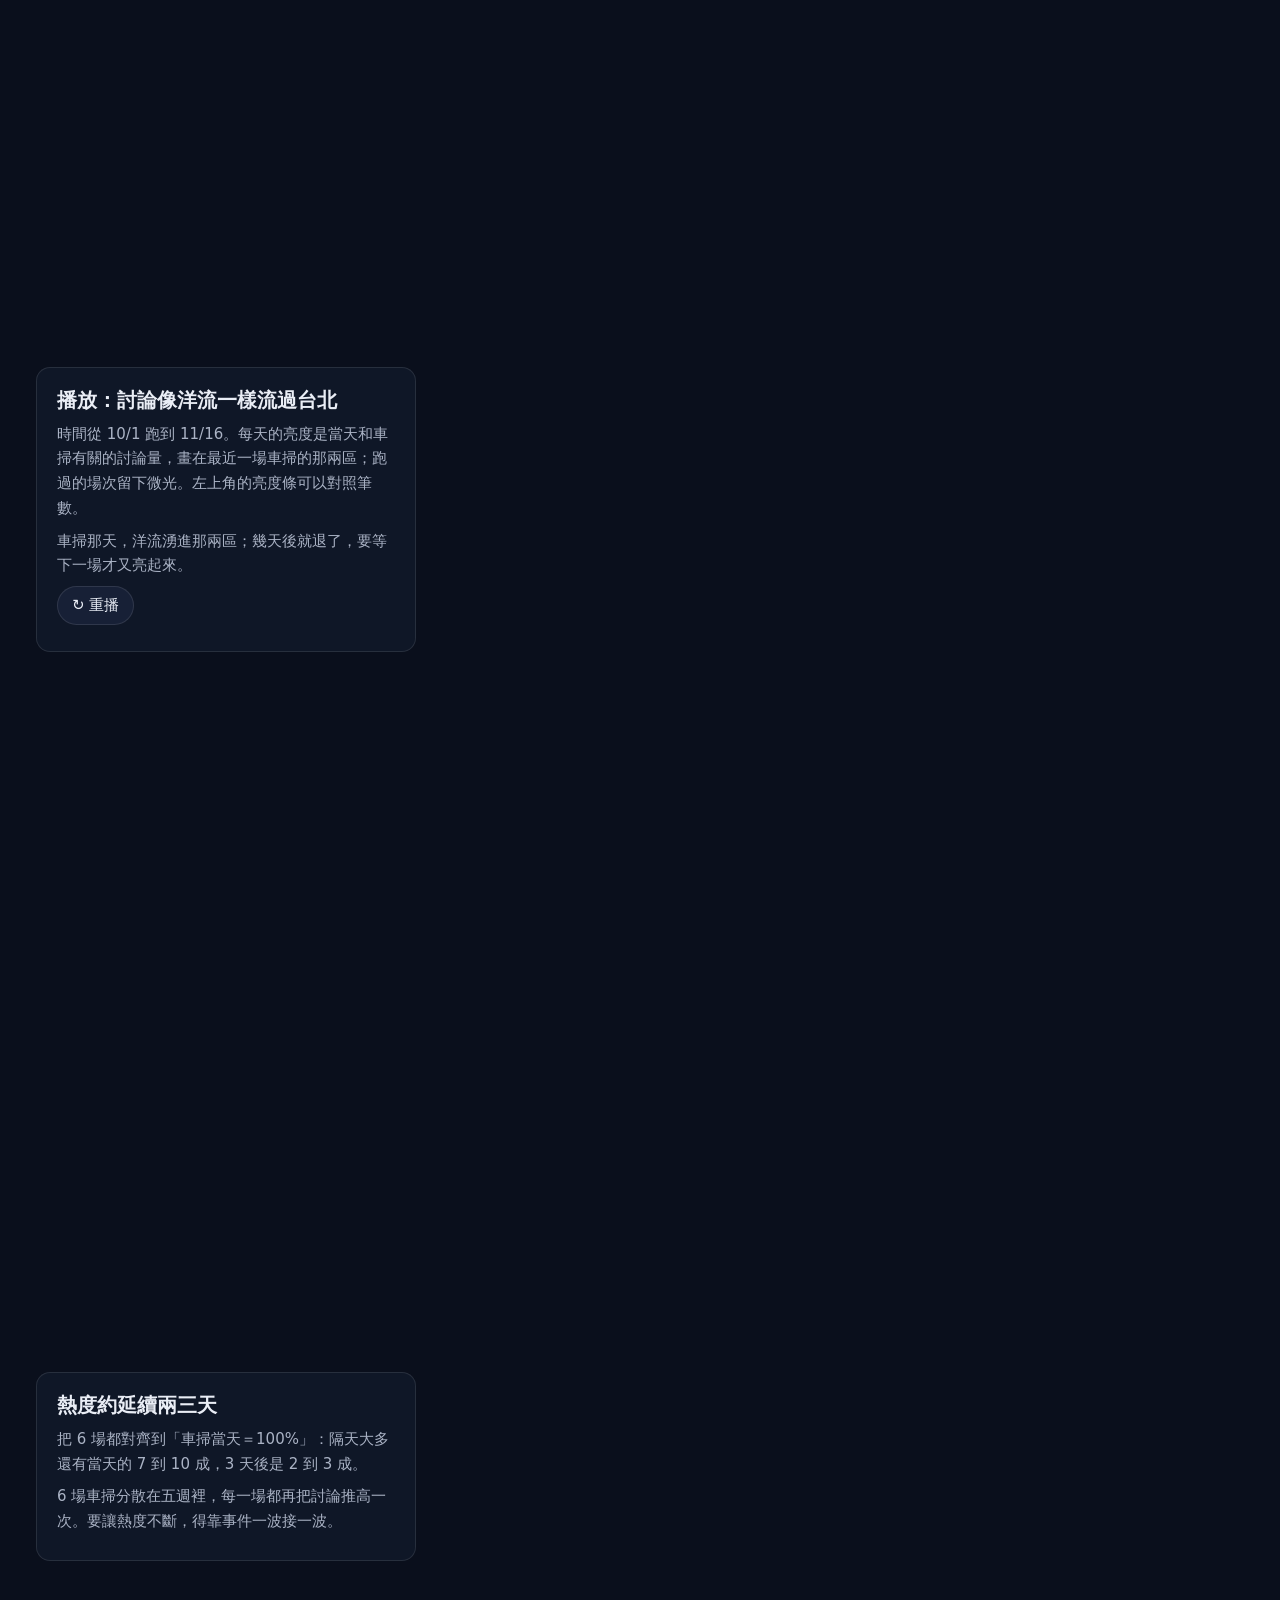
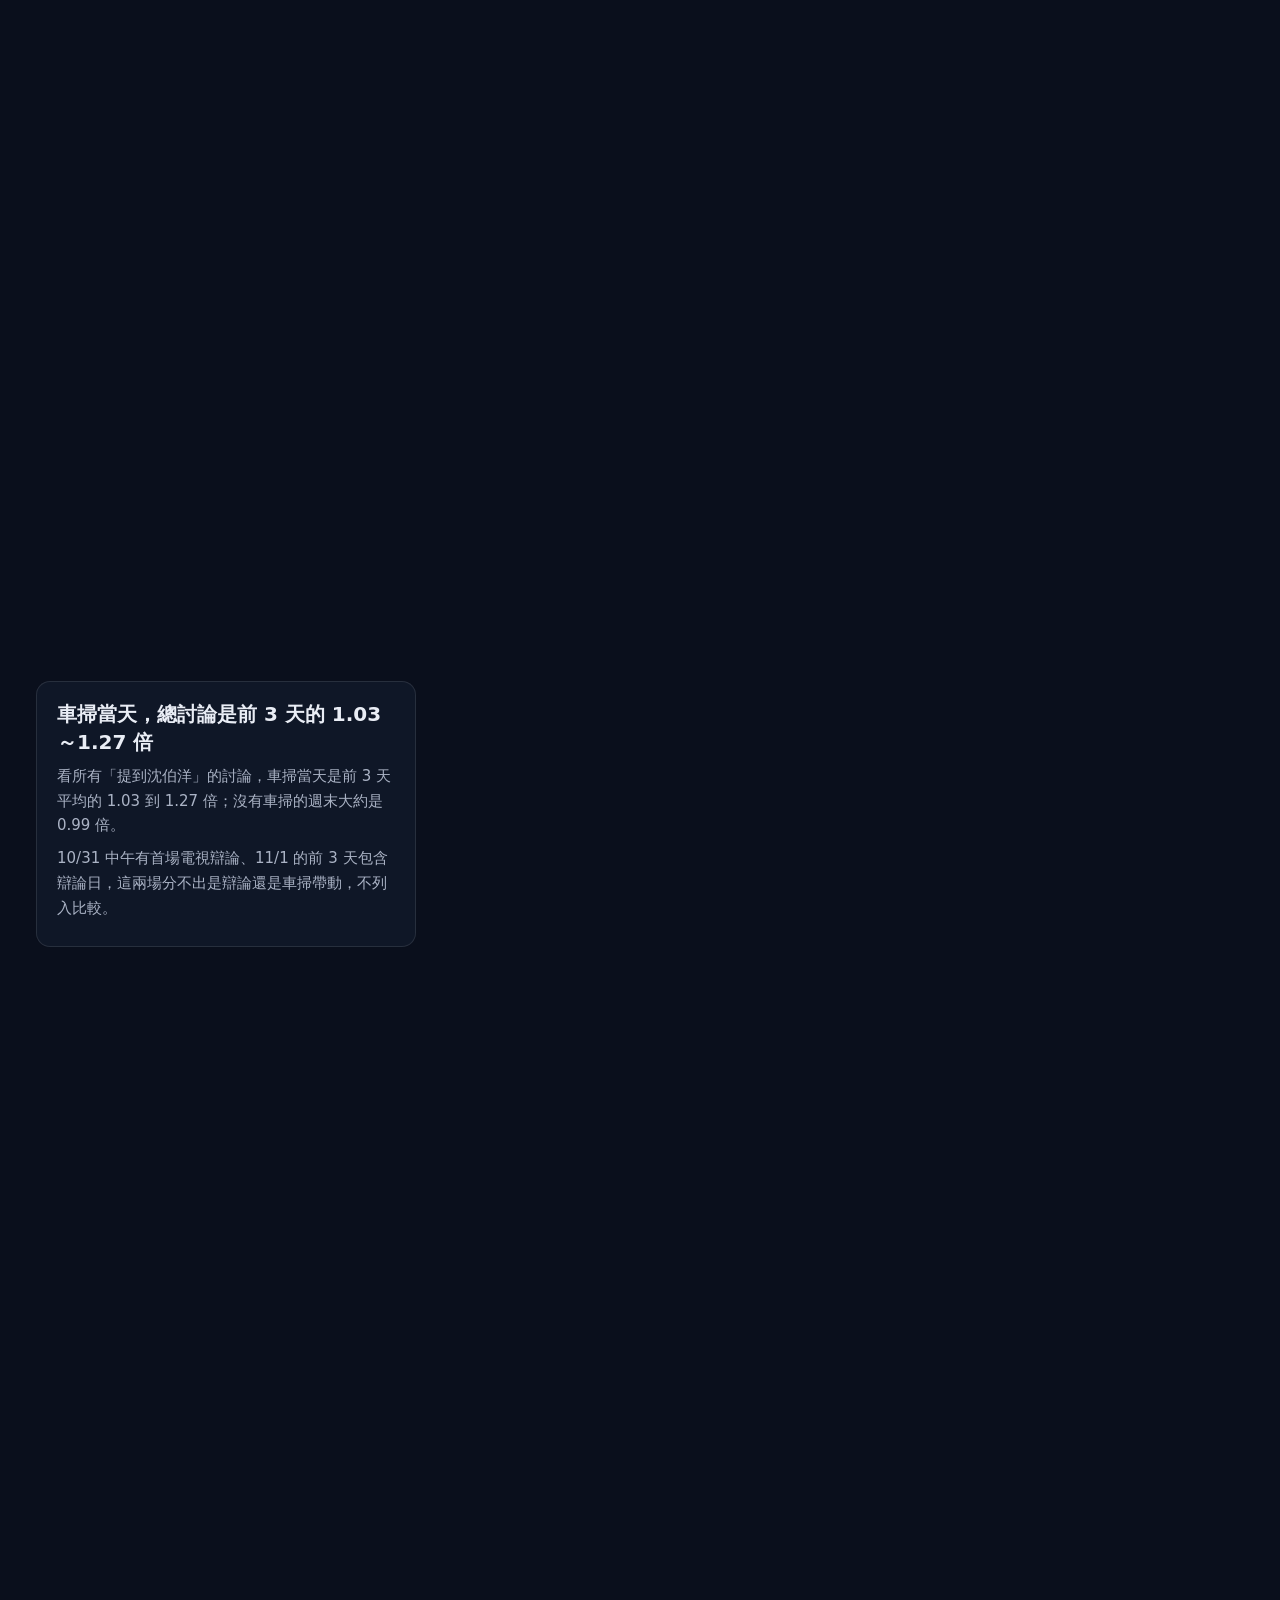
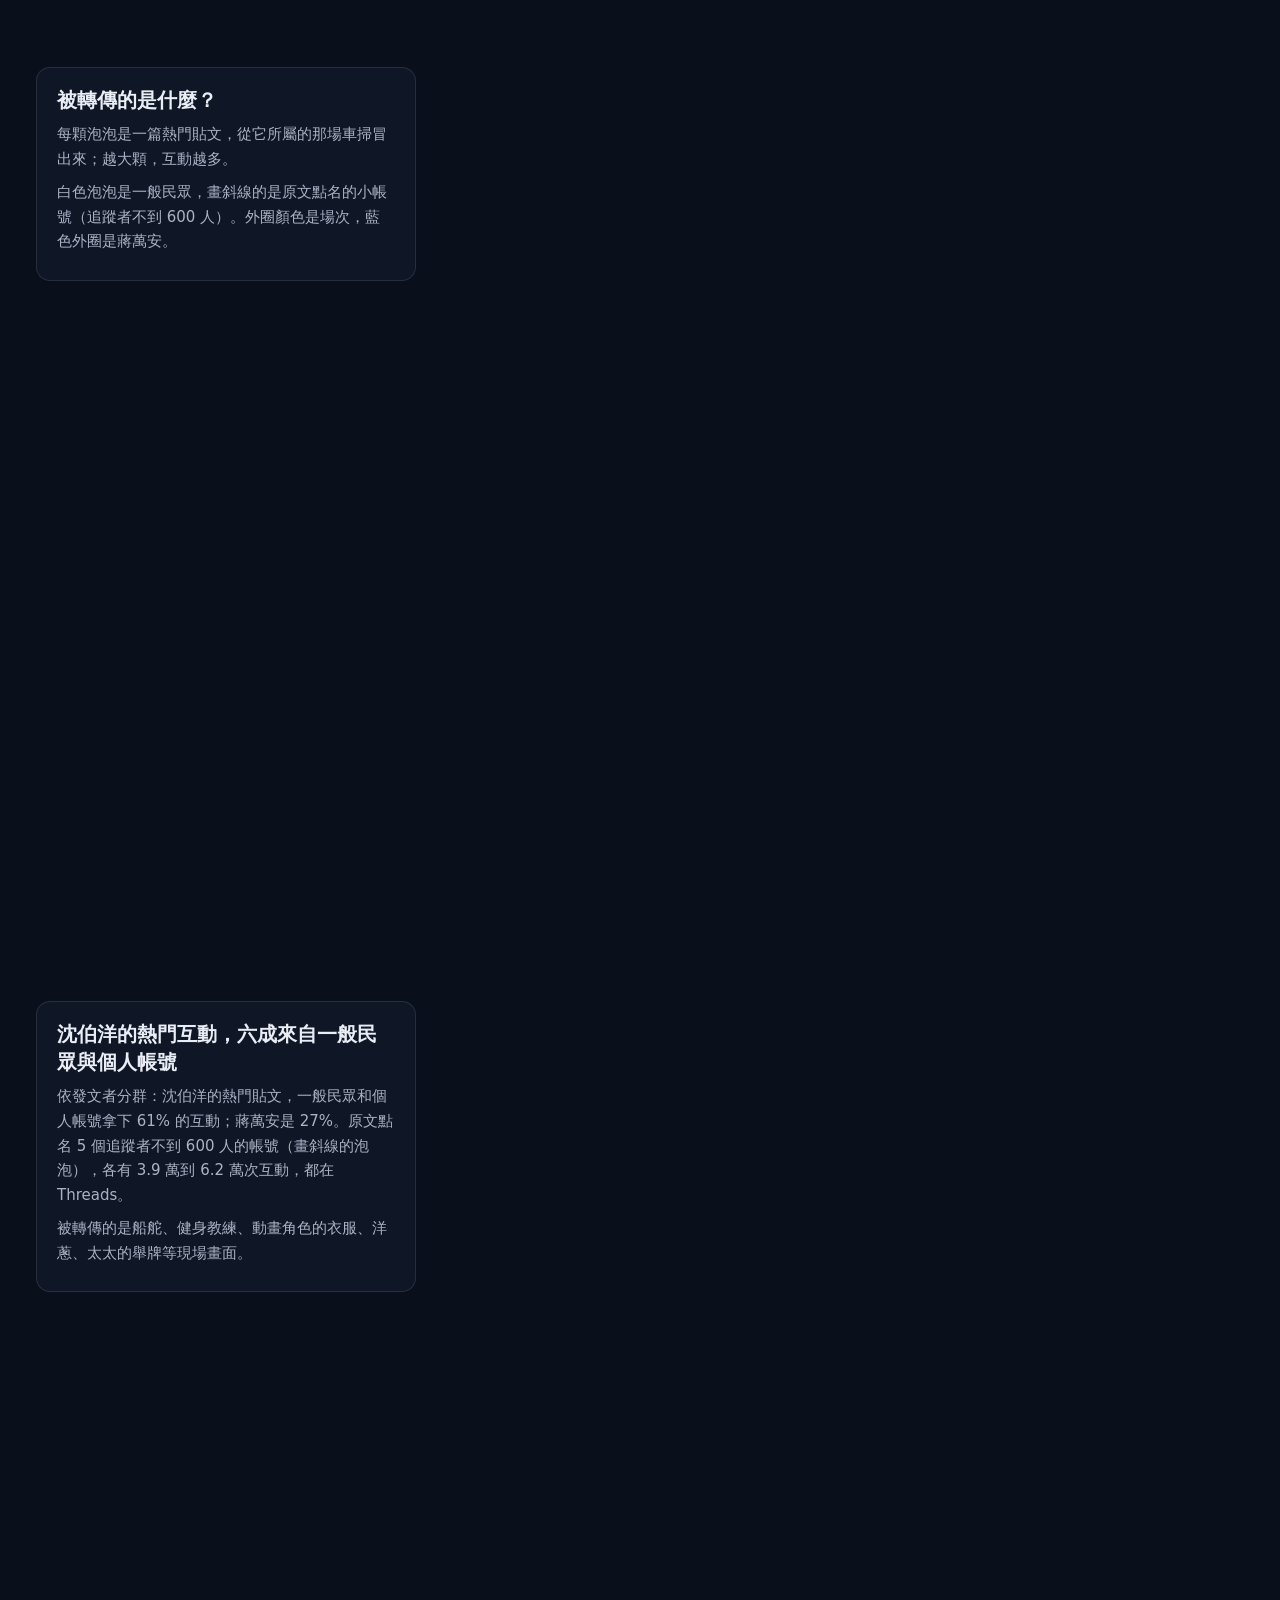
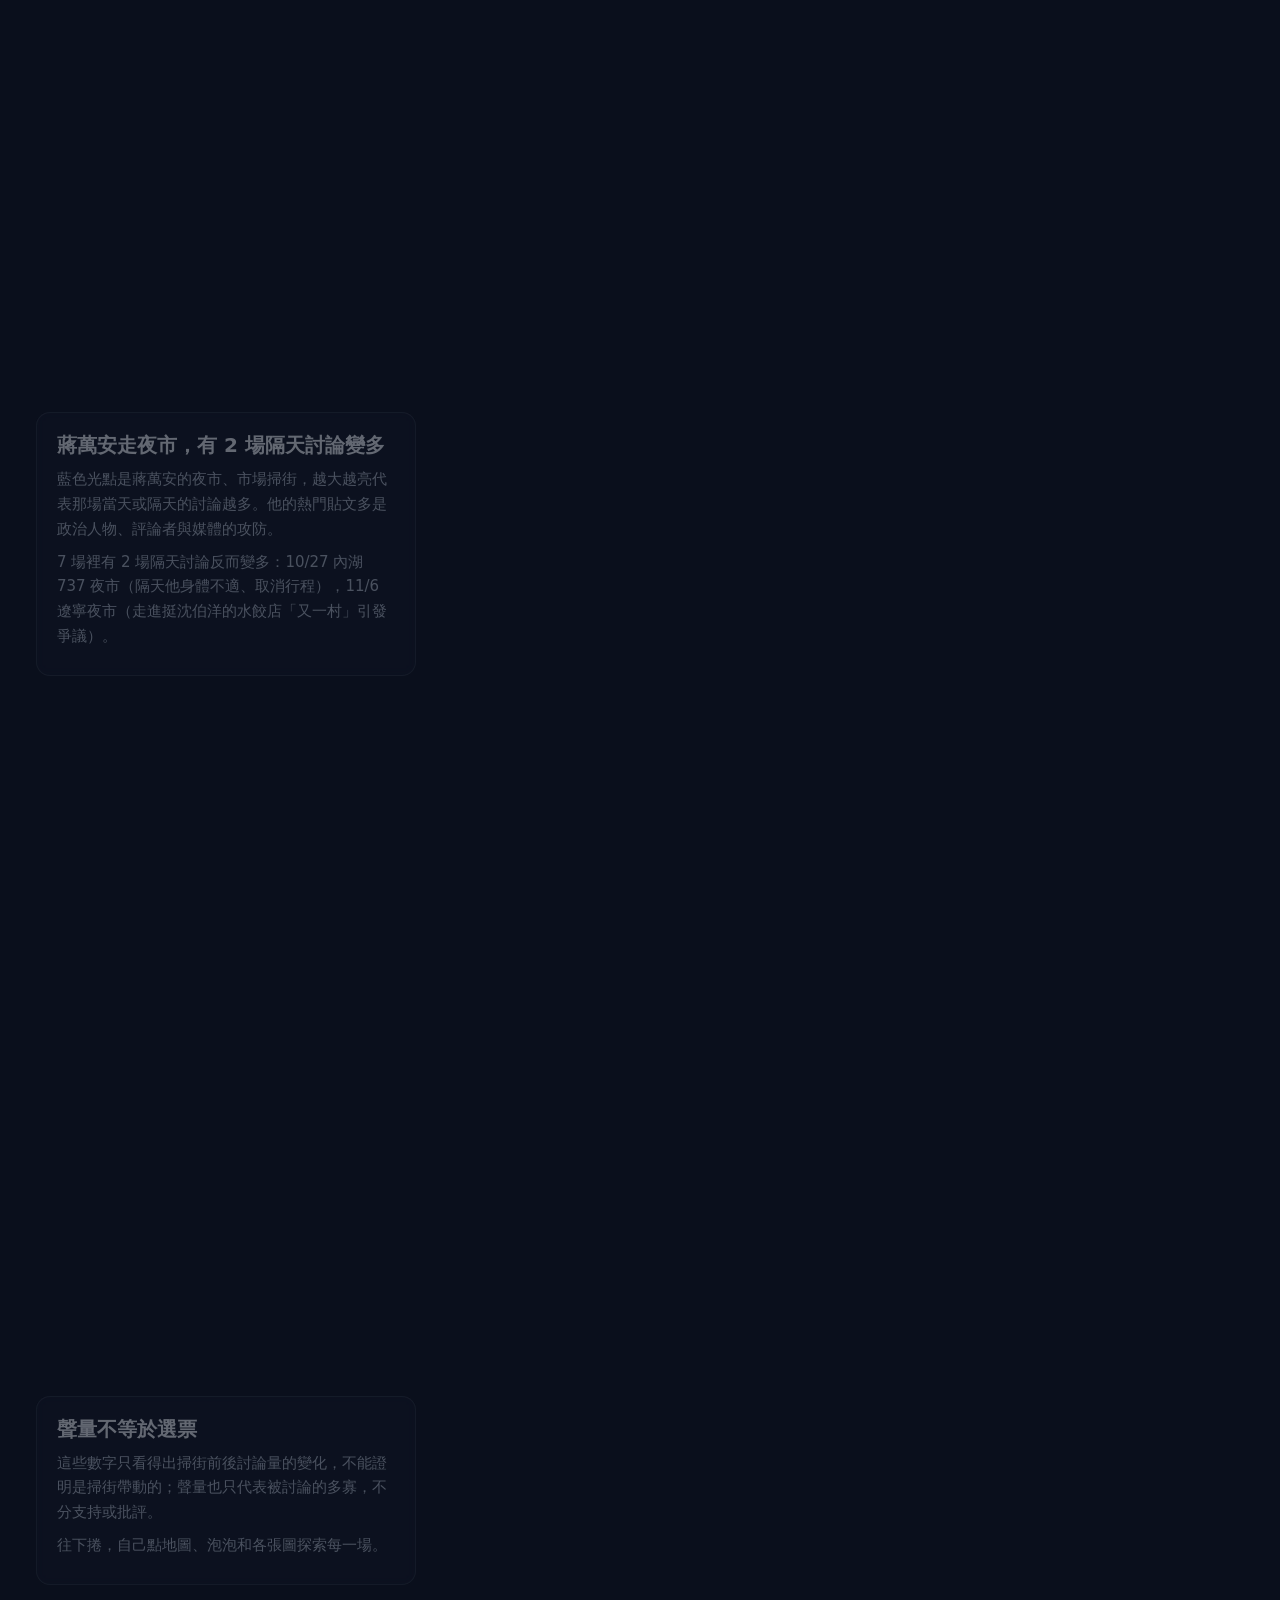
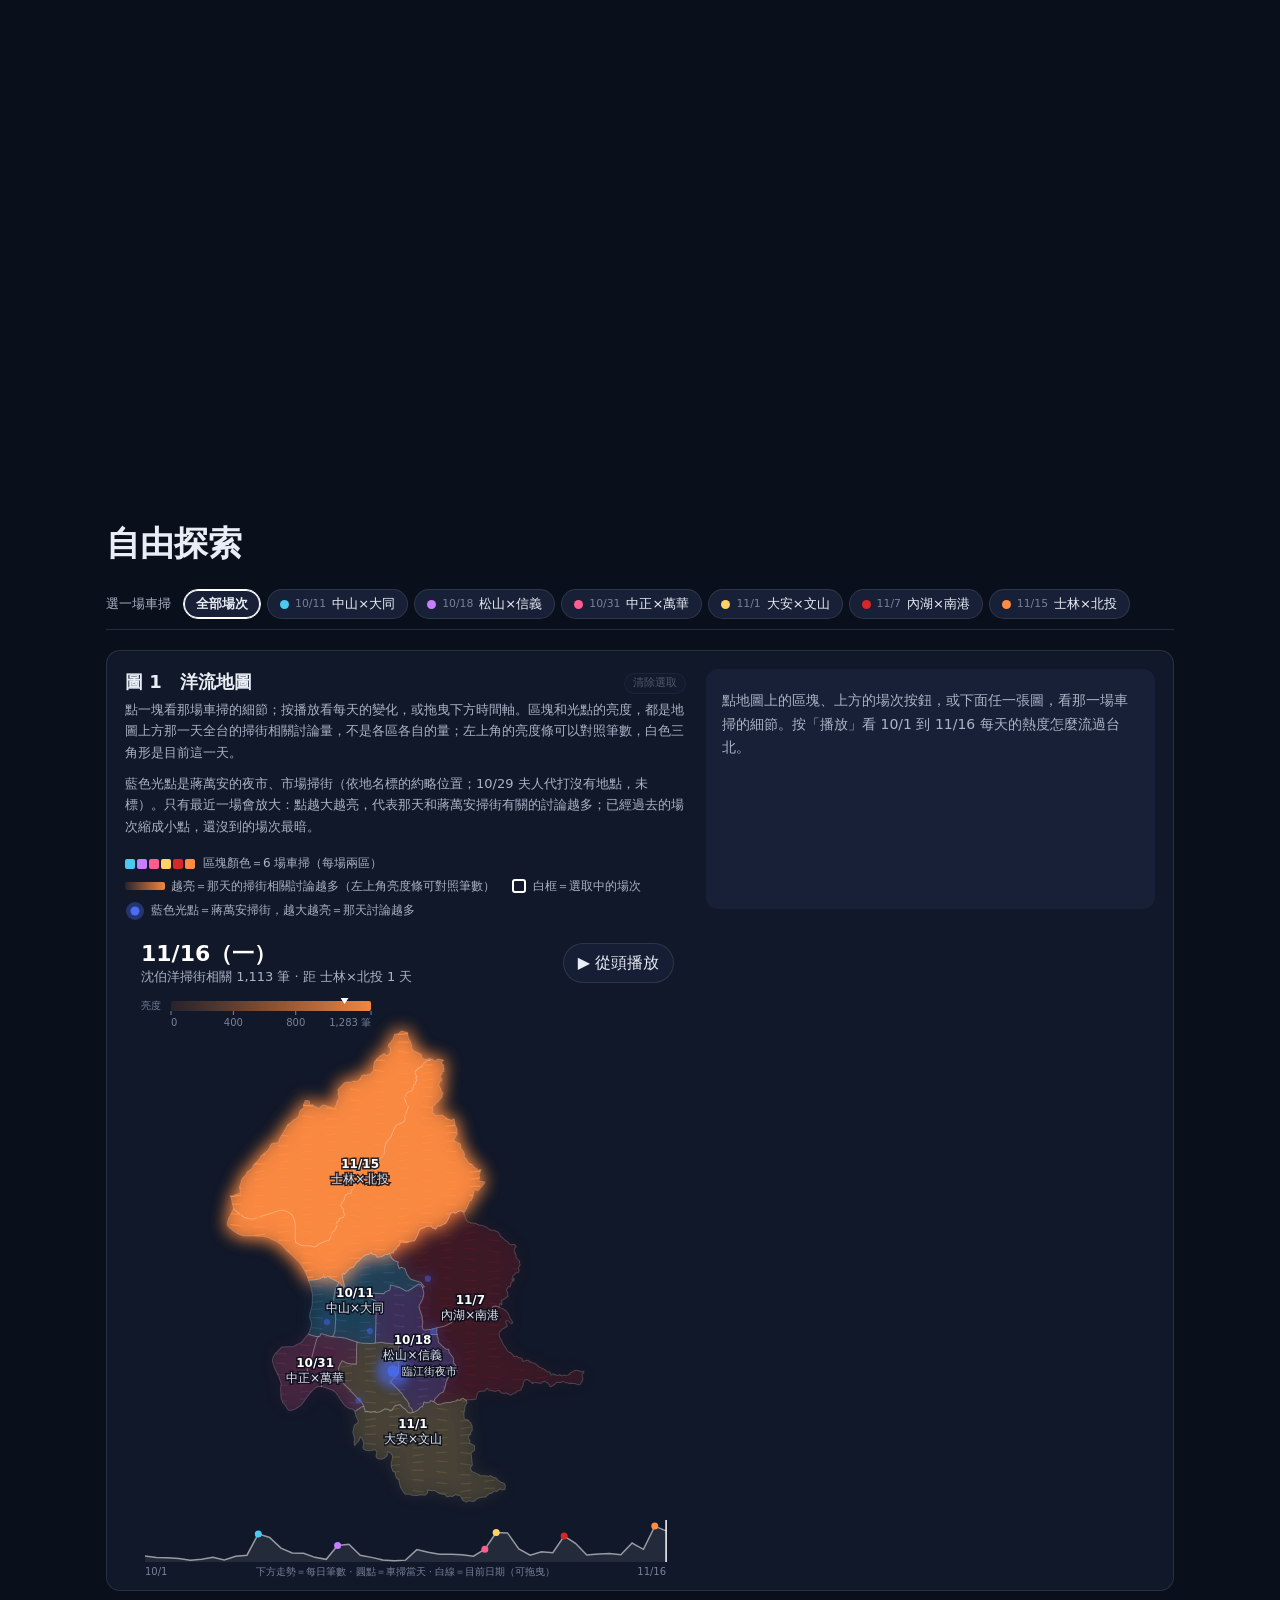
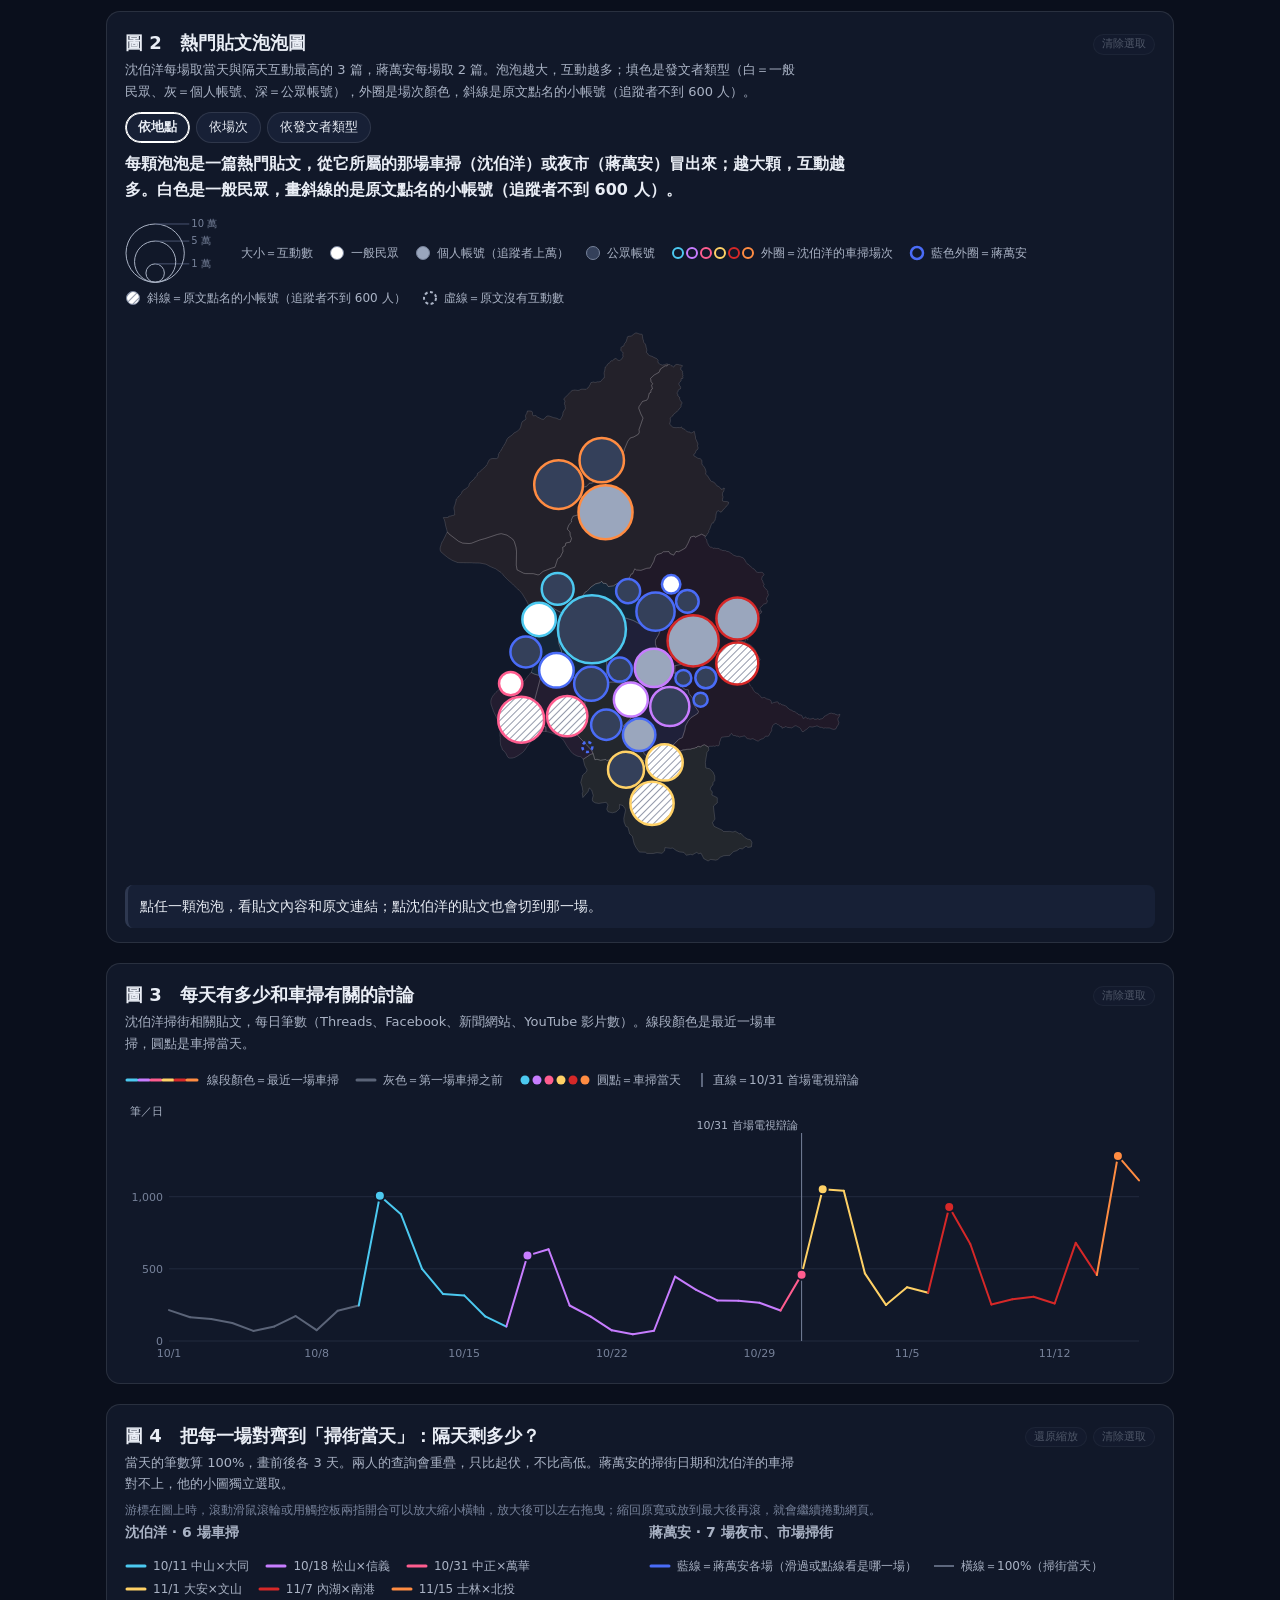
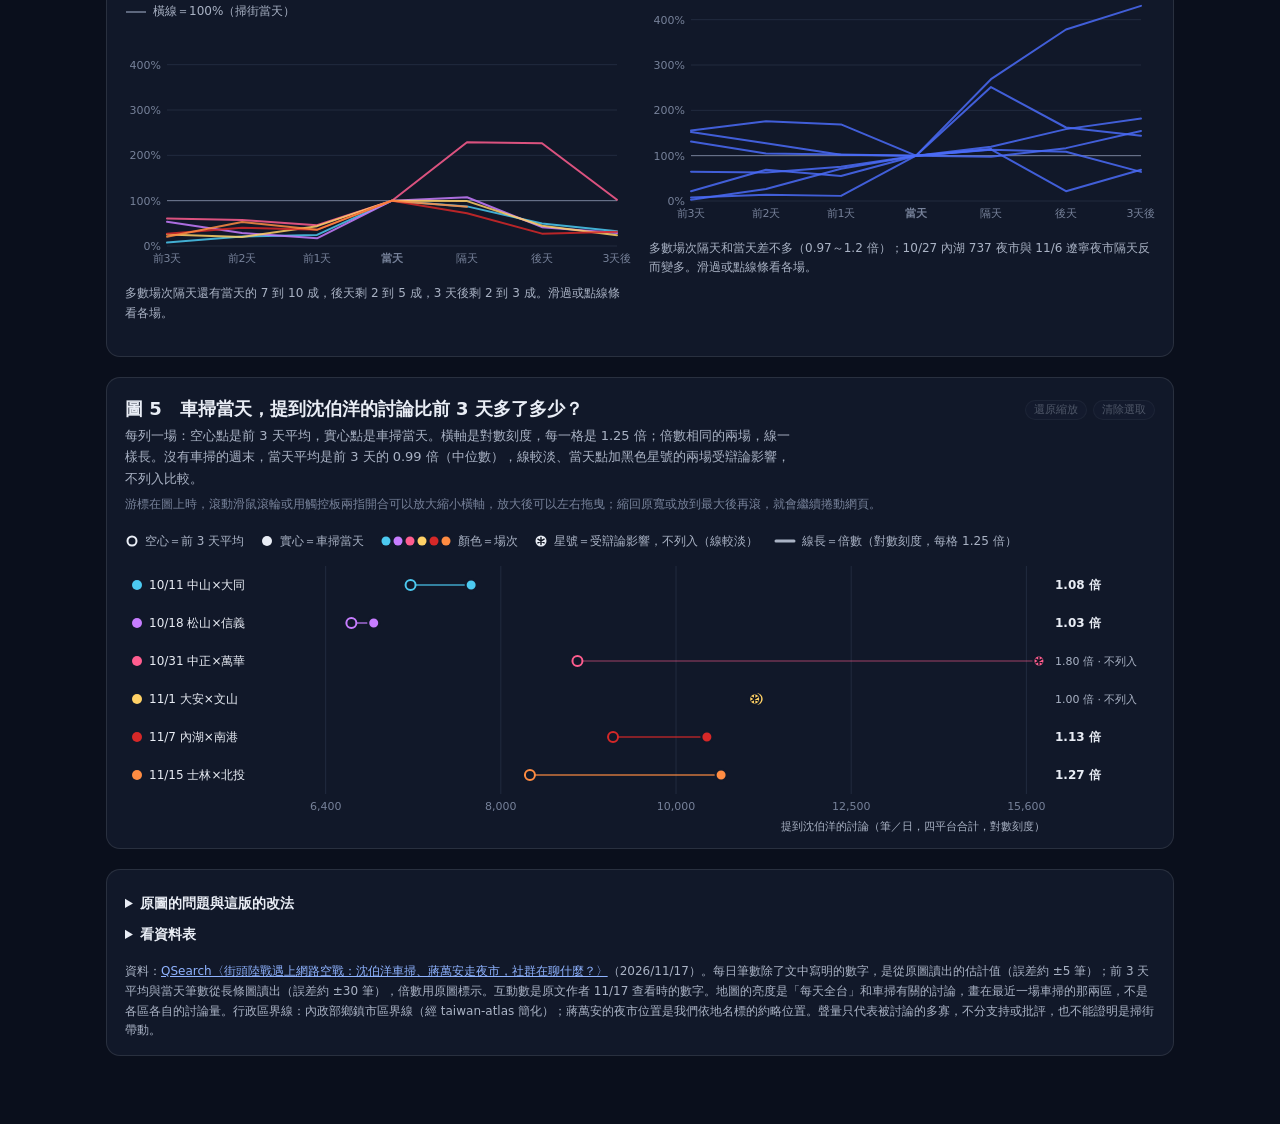
==== commit b8317d05: "泡泡圖改斜線標小帳號、蔣萬安改藍色、各圖加清除選取，圖 4、5 可用滾輪縮放 - 泡泡圖拿掉名字；追蹤者不到 600 人的小帳號改用斜線填色，不再用光暈（光暈在圖 1 另有意思） - 圖 2 預設「依" ====
--- a/index.html
+++ b/index.html
@@ -56,16 +56,16 @@
       <article class="story-step">
         <h2>被轉傳的是什麼？</h2>
         <p>每顆泡泡是一篇熱門貼文，從它所屬的那場車掃冒出來；越大顆，互動越多。</p>
-        <p>白色泡泡是一般民眾，加光暈的是追蹤者不到 600 人的帳號。外圈顏色是場次，銀灰色外圈是蔣萬安。</p>
+        <p>白色泡泡是一般民眾，畫斜線的是原文點名的小帳號（追蹤者不到 600 人）。外圈顏色是場次，藍色外圈是蔣萬安。</p>
       </article>
       <article class="story-step">
         <h2>沈伯洋的熱門互動，六成來自一般民眾與個人帳號</h2>
-        <p>依發文者分群：沈伯洋的熱門貼文，一般民眾和個人帳號拿下 61% 的互動；蔣萬安是 27%。5 個追蹤者不到 600 人的帳號，各有 3.9 萬到 6.2 萬次互動，都在 Threads。</p>
+        <p>依發文者分群：沈伯洋的熱門貼文，一般民眾和個人帳號拿下 61% 的互動；蔣萬安是 27%。原文點名 5 個追蹤者不到 600 人的帳號（畫斜線的泡泡），各有 3.9 萬到 6.2 萬次互動，都在 Threads。</p>
         <p>被轉傳的是船舵、健身教練、動畫角色的衣服、洋蔥、太太的舉牌等現場畫面。</p>
       </article>
       <article class="story-step">
         <h2>蔣萬安走夜市，有 2 場隔天討論變多</h2>
-        <p>銀灰色光點是蔣萬安的夜市、市場掃街，越大越亮代表那場當天或隔天的討論越多。他的熱門貼文多是政治人物、評論者與媒體的攻防。</p>
+        <p>藍色光點是蔣萬安的夜市、市場掃街，越大越亮代表那場當天或隔天的討論越多。他的熱門貼文多是政治人物、評論者與媒體的攻防。</p>
         <p>7 場裡有 2 場隔天討論反而變多：10/27 內湖 737 夜市（隔天他身體不適、取消行程），11/6 遼寧夜市（走進挺沈伯洋的水餃店「又一村」引發爭議）。</p>
       </article>
       <article class="story-step">
@@ -77,7 +77,7 @@
   </section>
 
   <section class="explore" aria-labelledby="explore-title">
-    <h2 id="explore-title" class="explore-title">自己探索</h2>
+    <h2 id="explore-title" class="explore-title">自由探索</h2>
     <nav class="session-picker" aria-label="選擇車掃場次">
       <span class="picker-label">選一場車掃</span>
       <div class="chips" role="group"></div>
@@ -85,21 +85,21 @@
 
     <section class="panel map-panel">
       <div class="map-col">
-        <h3>圖 1　洋流地圖</h3>
+        <div class="panel-head"><h3>圖 1　洋流地圖</h3><button type="button" class="clear-sel" data-clear="session">清除選取</button></div>
         <p class="sub">點一塊看那場車掃的細節；按播放看每天的變化，或拖曳下方時間軸。區塊和光點的亮度，都是地圖上方那一天全台的掃街相關討論量，不是各區各自的量；左上角的亮度條可以對照筆數，白色三角形是目前這一天。</p>
-        <p class="sub">銀灰色光點是蔣萬安的夜市、市場掃街（依地名標的約略位置；10/29 夫人代打沒有地點，未標）。只有最近一場會放大：點越大越亮，代表那天和蔣萬安掃街有關的討論越多；已經過去的場次縮成小點，還沒到的場次最暗。</p>
+        <p class="sub">藍色光點是蔣萬安的夜市、市場掃街（依地名標的約略位置；10/29 夫人代打沒有地點，未標）。只有最近一場會放大：點越大越亮，代表那天和蔣萬安掃街有關的討論越多；已經過去的場次縮成小點，還沒到的場次最暗。</p>
         <div class="chart" data-chart="map"></div>
       </div>
       <aside class="detail-card" aria-live="polite"></aside>
     </section>
 
     <section class="panel">
-      <h3>圖 2　熱門貼文泡泡圖</h3>
-      <p class="sub">沈伯洋每場取當天與隔天互動最高的 3 篇，蔣萬安每場取 2 篇。泡泡越大，互動越多；填色是發文者類型（白＝一般民眾、灰＝個人帳號、深＝公眾帳號），外圈是場次顏色，光暈是追蹤者不到 600 人。</p>
+      <div class="panel-head"><h3>圖 2　熱門貼文泡泡圖</h3><button type="button" class="clear-sel" data-clear="bubbles">清除選取</button></div>
+      <p class="sub">沈伯洋每場取當天與隔天互動最高的 3 篇，蔣萬安每場取 2 篇。泡泡越大，互動越多；填色是發文者類型（白＝一般民眾、灰＝個人帳號、深＝公眾帳號），外圈是場次顏色，斜線是原文點名的小帳號（追蹤者不到 600 人）。</p>
       <div class="grouping" role="group" aria-label="泡泡分群方式">
-        <button type="button" data-grouping="type" aria-pressed="true">依發文者類型</button>
+        <button type="button" data-grouping="map" aria-pressed="true">依地點</button>
         <button type="button" data-grouping="session" aria-pressed="false">依場次</button>
-        <button type="button" data-grouping="map" aria-pressed="false">依地點</button>
+        <button type="button" data-grouping="type" aria-pressed="false">依發文者類型</button>
       </div>
       <p class="bubble-headline"></p>
       <div class="chart" data-chart="bubbles"></div>
@@ -107,14 +107,15 @@
     </section>
 
     <section class="panel">
-      <h3>圖 3　每天有多少和車掃有關的討論</h3>
+      <div class="panel-head"><h3>圖 3　每天有多少和車掃有關的討論</h3><button type="button" class="clear-sel" data-clear="session">清除選取</button></div>
       <p class="sub">沈伯洋掃街相關貼文，每日筆數（Threads、Facebook、新聞網站、YouTube 影片數）。線段顏色是最近一場車掃，圓點是車掃當天。</p>
       <div class="chart" data-chart="overview"></div>
     </section>
 
     <section class="panel">
-      <h3>圖 4　把每一場對齊到「掃街當天」：隔天剩多少？</h3>
+      <div class="panel-head"><h3>圖 4　把每一場對齊到「掃街當天」：隔天剩多少？</h3><div class="panel-actions"><button type="button" class="zoom-reset" disabled>還原縮放</button><button type="button" class="clear-sel" data-clear="decay">清除選取</button></div></div>
       <p class="sub">當天的筆數算 100%，畫前後各 3 天。兩人的查詢會重疊，只比起伏，不比高低。蔣萬安的掃街日期和沈伯洋的車掃對不上，他的小圖獨立選取。</p>
+      <p class="zoom-hint">游標在圖上時，滾動滑鼠滾輪或用觸控板兩指開合可以放大縮小橫軸，放大後可以左右拖曳；縮回原寬或放到最大後再滾，就會繼續捲動網頁。</p>
       <div class="facets">
         <div class="facet">
           <h4>沈伯洋 · 6 場車掃</h4>
@@ -128,8 +129,9 @@
     </section>
 
     <section class="panel">
-      <h3>圖 5　車掃當天，提到沈伯洋的討論比前 3 天多了多少？</h3>
-      <p class="sub">每列一場：空心點是前 3 天平均，實心點是車掃當天。橫軸是對數刻度，每一格是 1.25 倍；倍數相同的兩場，線一樣長。沒有車掃的週末，當天平均是前 3 天的 0.99 倍（中位數），灰色兩場受辯論影響，不列入比較。</p>
+      <div class="panel-head"><h3>圖 5　車掃當天，提到沈伯洋的討論比前 3 天多了多少？</h3><div class="panel-actions"><button type="button" class="zoom-reset" disabled>還原縮放</button><button type="button" class="clear-sel" data-clear="session">清除選取</button></div></div>
+      <p class="sub">每列一場：空心點是前 3 天平均，實心點是車掃當天。橫軸是對數刻度，每一格是 1.25 倍；倍數相同的兩場，線一樣長。沒有車掃的週末，當天平均是前 3 天的 0.99 倍（中位數），線較淡、當天點加黑色星號的兩場受辯論影響，不列入比較。</p>
+      <p class="zoom-hint">游標在圖上時，滾動滑鼠滾輪或用觸控板兩指開合可以放大縮小橫軸，放大後可以左右拖曳；縮回原寬或放到最大後再滾，就會繼續捲動網頁。</p>
       <div class="chart" data-chart="lift"></div>
     </section>
 
@@ -137,7 +139,7 @@
       <details>
         <summary>原圖的問題與這版的改法</summary>
         <ol>
-          <li><strong>原圖二（前 3 天 vs 當天長條圖）</strong>：重點是 1.03～1.27 倍，但長條從 0 畫起，差 3%～27% 看起來幾乎一樣高；最搶眼的反而是文章說不列入比較的 1.80 倍。這版改成點圖，只看兩點的距離，被排除的場次改成灰色並寫出原因。</li>
+          <li><strong>原圖二（前 3 天 vs 當天長條圖）</strong>：重點是 1.03～1.27 倍，但長條從 0 畫起，差 3%～27% 看起來幾乎一樣高；最搶眼的反而是文章說不列入比較的 1.80 倍。這版改成點圖，只看兩點的距離，被排除的兩場保留場次顏色，但線畫得比較淡、當天點加星號（星號＝有但書），並寫出原因。</li>
           <li><strong>原圖三（每日折線）</strong>：要講「熱度延續兩三天」，讀者卻得自己數高峰後每天掉多少；而且它和原圖四的上半張是同一條線。這版用洋流地圖播放每天的變化，並另做「對齊當天」的圖，直接看隔天、後天剩幾成。</li>
           <li><strong>原圖四（沈、蔣上下兩張折線）</strong>：兩張刻度不同、標籤重疊，蔣萬安的重點「隔天反而變多」看不出來。這版兩人用同一個百分比刻度，各自對齊自己的掃街日。</li>
           <li><strong>兩張熱門貼文表</strong>：結論是「沈這邊多是一般民眾、蔣這邊多是政治人物與媒體」，但 32 列文字要讀者自己數。這版用泡泡圖，可以依發文者類型、場次、地點分群。</li>
--- a/styles.css
+++ b/styles.css
@@ -98,6 +98,15 @@
 .spark-tick { font-size: 10px; fill: var(--text-muted); }
 .legend-marker { fill: #ffffff; }
 .legend-tick { stroke: var(--text-muted); stroke-width: 1; }
+.chart-legend { display: flex; flex-wrap: wrap; align-items: center; gap: 6px 16px; margin: 4px 0 10px; font-size: 12px; line-height: 1.4; color: var(--text-secondary); }
+.chart-legend .lg-item { display: inline-flex; align-items: center; gap: 6px; }
+/* 自由探索區：圖例和上方說明文字拉開一點（敘事舞台的圖例另外定位，不受影響） */
+.explore .chart-legend { margin-top: 18px; }
+.explore .facet .chart-legend { margin-top: 14px; }
+.chart-legend svg { flex: none; overflow: visible; }
+.story-stage .stage-key { position: absolute; left: 16px; right: 16px; bottom: 6px; margin: 0; pointer-events: none; }
+.chart-legend[hidden] { display: none; }
+.chart-legend .lg-size text { font-size: 10px; fill: var(--text-muted); }
 .map-controls { position: absolute; top: 12px; right: 12px; }
 .play-btn {
   color: var(--text-primary); background: rgba(23, 32, 54, 0.9); border: 1px solid var(--border);
@@ -108,11 +117,10 @@
 /* ---------- 泡泡 ---------- */
 .bubbles-wrap { position: relative; width: 100%; height: 100%; }
 .bubbles-svg { display: block; width: 100%; height: auto; }
-.bubble-text { font-size: 11px; font-weight: 700; pointer-events: none; }
 .bubble-col { font-size: 13px; font-weight: 700; fill: var(--text-primary); }
 .bubble-row { font-size: 15px; font-weight: 800; fill: var(--text-primary); }
 .bubble-stat { font-size: 12px; fill: var(--text-secondary); }
-.bubble-headline { font-size: 16px; font-weight: 600; margin: 8px 0 0; max-width: 46em; }
+.bubble-headline { font-size: 16px; font-weight: 600; margin: 8px 0 16px; max-width: 46em; }
 .grouping { display: flex; gap: 6px; flex-wrap: wrap; margin: 4px 0; }
 .grouping button, .chips button {
   color: var(--text-primary); background: var(--surface-2); border: 1px solid var(--border);
@@ -148,6 +156,20 @@
 
 .panel { background: var(--surface-1); border: 1px solid var(--border); border-radius: 14px; padding: 18px 18px 14px; margin-bottom: 20px; }
 .panel h3 { font-size: 18px; margin: 0 0 4px; line-height: 1.4; }
+.panel-head { display: flex; align-items: flex-start; justify-content: space-between; gap: 12px; }
+.panel-head h3 { flex: 1; min-width: 0; }
+.panel-actions { flex: none; display: flex; gap: 6px; }
+.panel-actions .clear-sel, .panel-actions .zoom-reset { margin-top: 4px; }
+/* 要寫成 .panel-head .clear-sel，才蓋得過 .viz-root button { font: inherit; } 的字級 */
+.panel-head .clear-sel, .panel-head .zoom-reset {
+  flex: none; margin-top: 4px; padding: 1px 8px; font-size: 11px; line-height: 1.5;
+  color: var(--text-secondary); background: var(--surface-2); border: 1px solid var(--border); border-radius: 999px; cursor: pointer;
+}
+.panel-head .clear-sel:hover:not(:disabled), .panel-head .zoom-reset:hover:not(:disabled) { background: #22304f; color: var(--text-primary); }
+.panel-head .clear-sel:disabled, .panel-head .zoom-reset:disabled { opacity: 0.4; cursor: default; }
+.zoom-hint { font-size: 12px; color: var(--text-muted); margin: -4px 0 0; }
+/* 觸控螢幕沒有滾輪，不顯示縮放提示和按鈕 */
+@media (hover: none) { .zoom-hint, .panel-head .zoom-reset { display: none; } }
 .panel h4 { font-size: 14px; margin: 0 0 2px; color: var(--text-secondary); font-weight: 600; }
 .sub { font-size: 13px; color: var(--text-secondary); margin: 0 0 10px; max-width: 52em; }
 
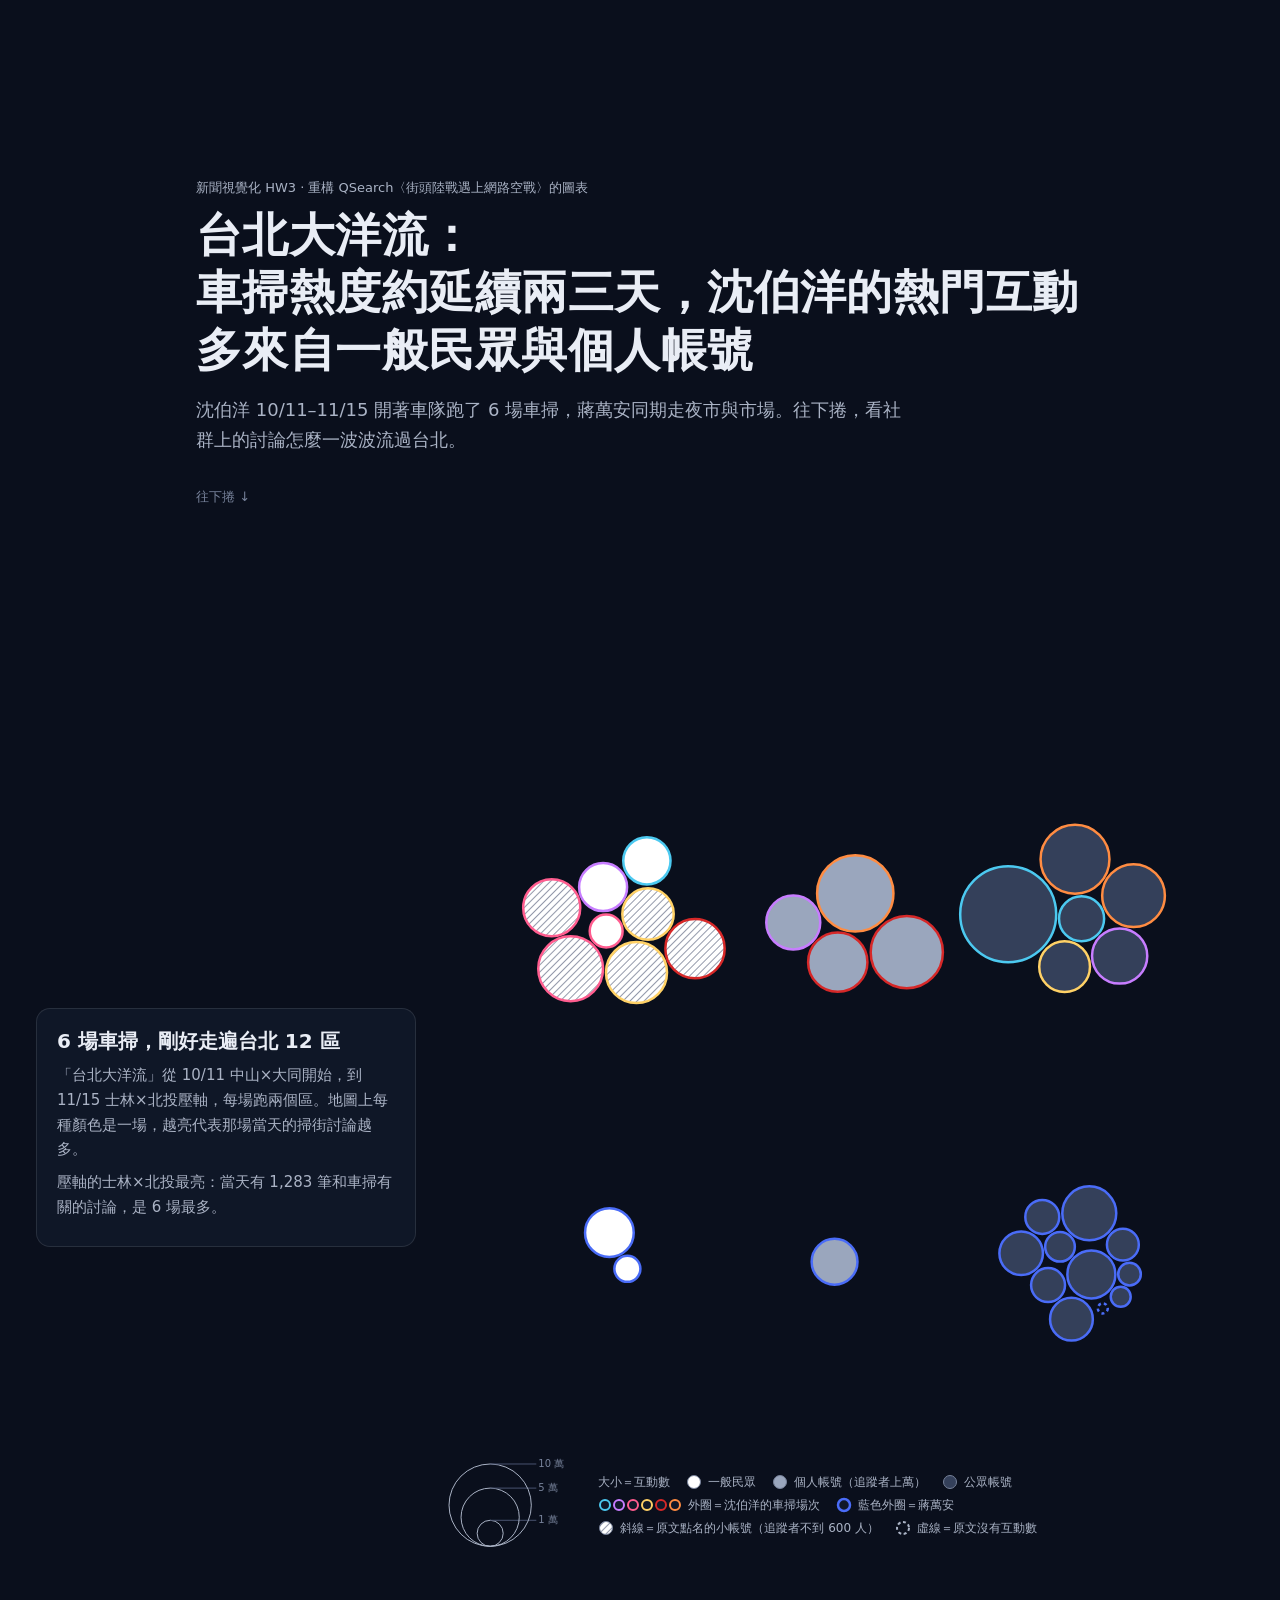
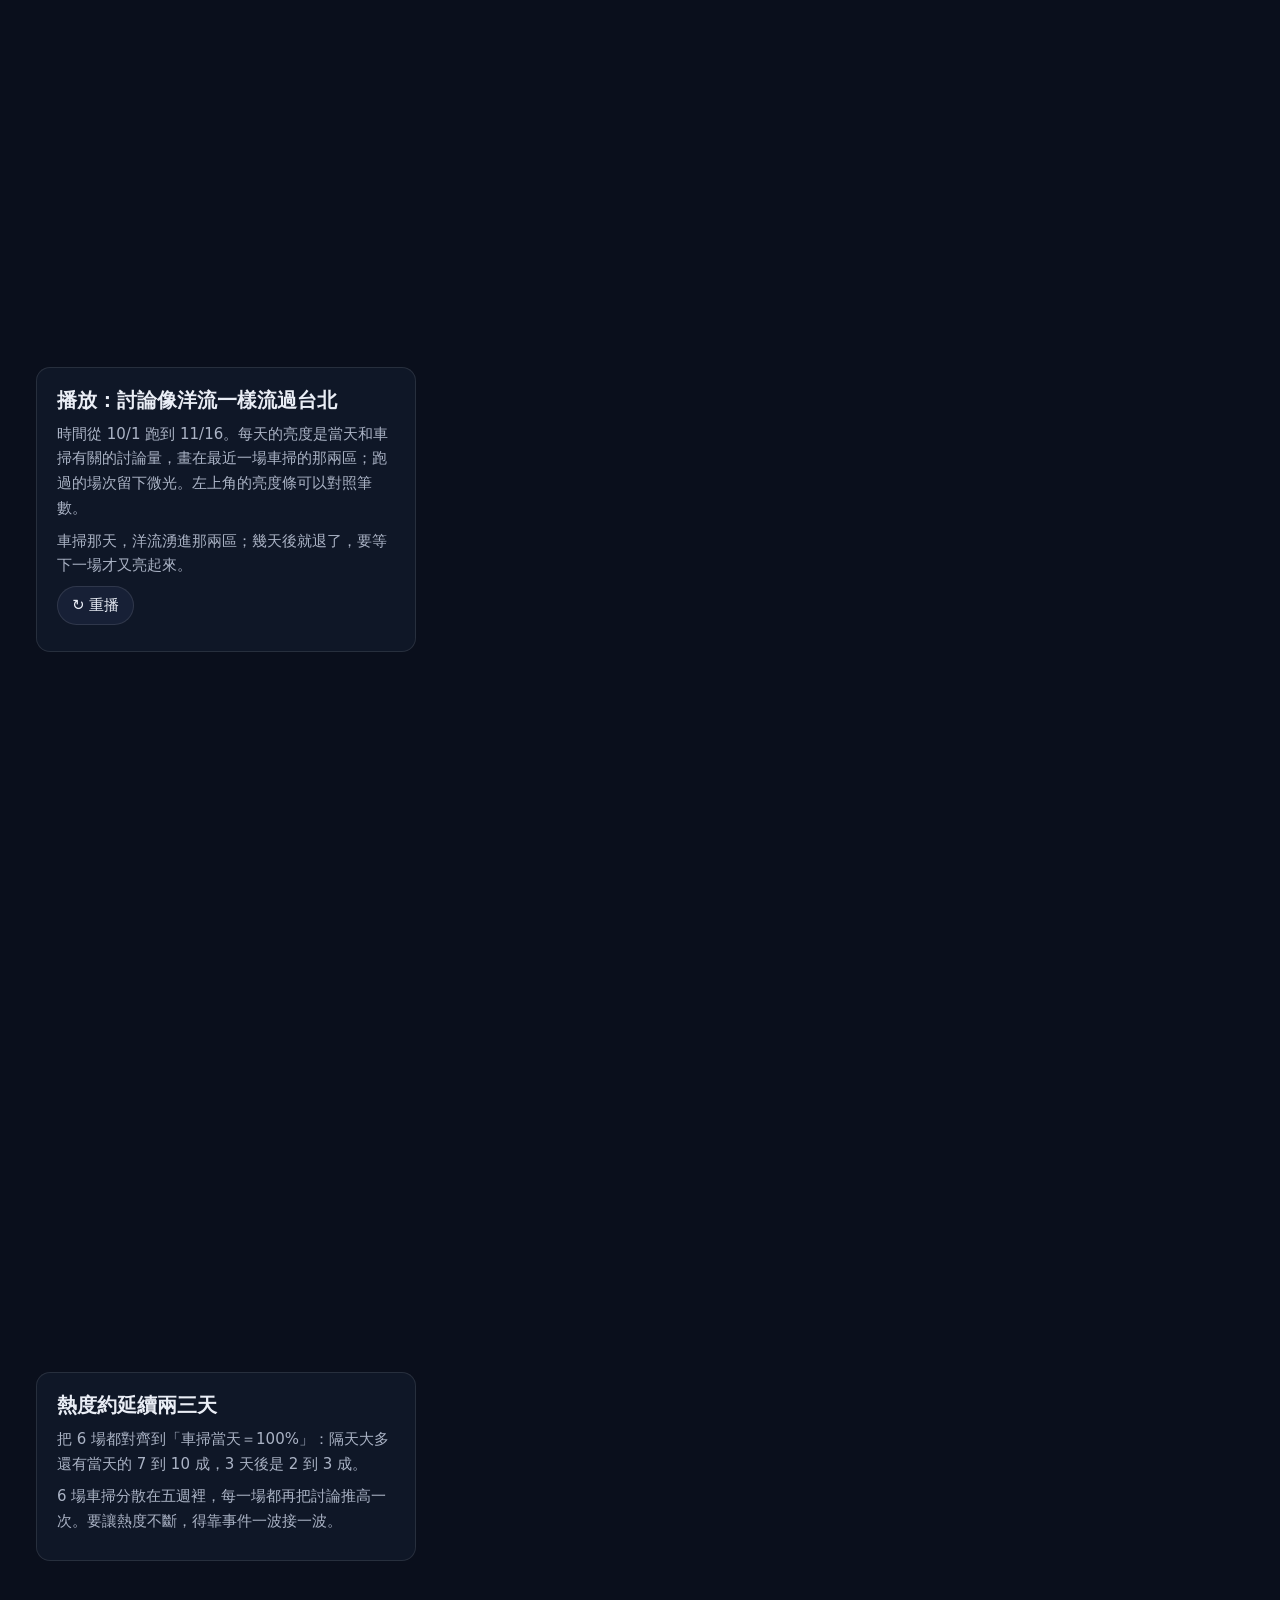
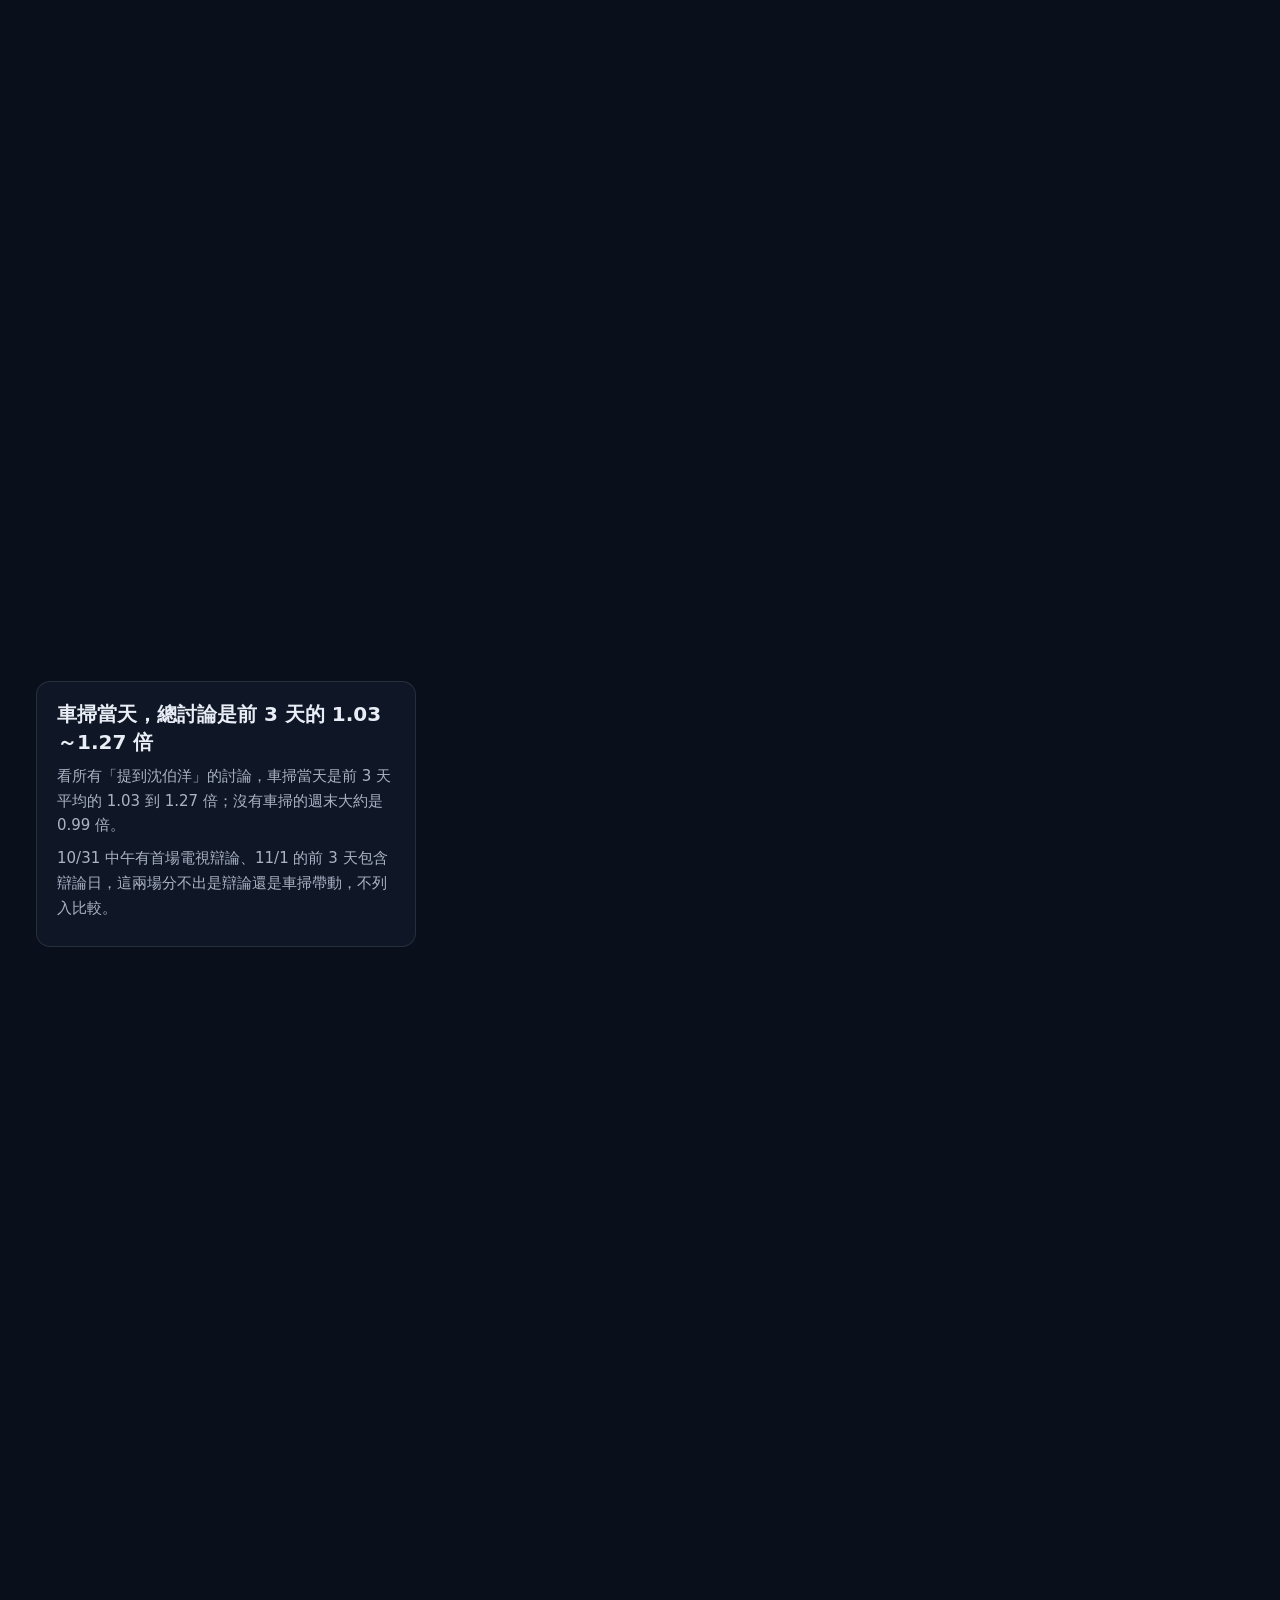
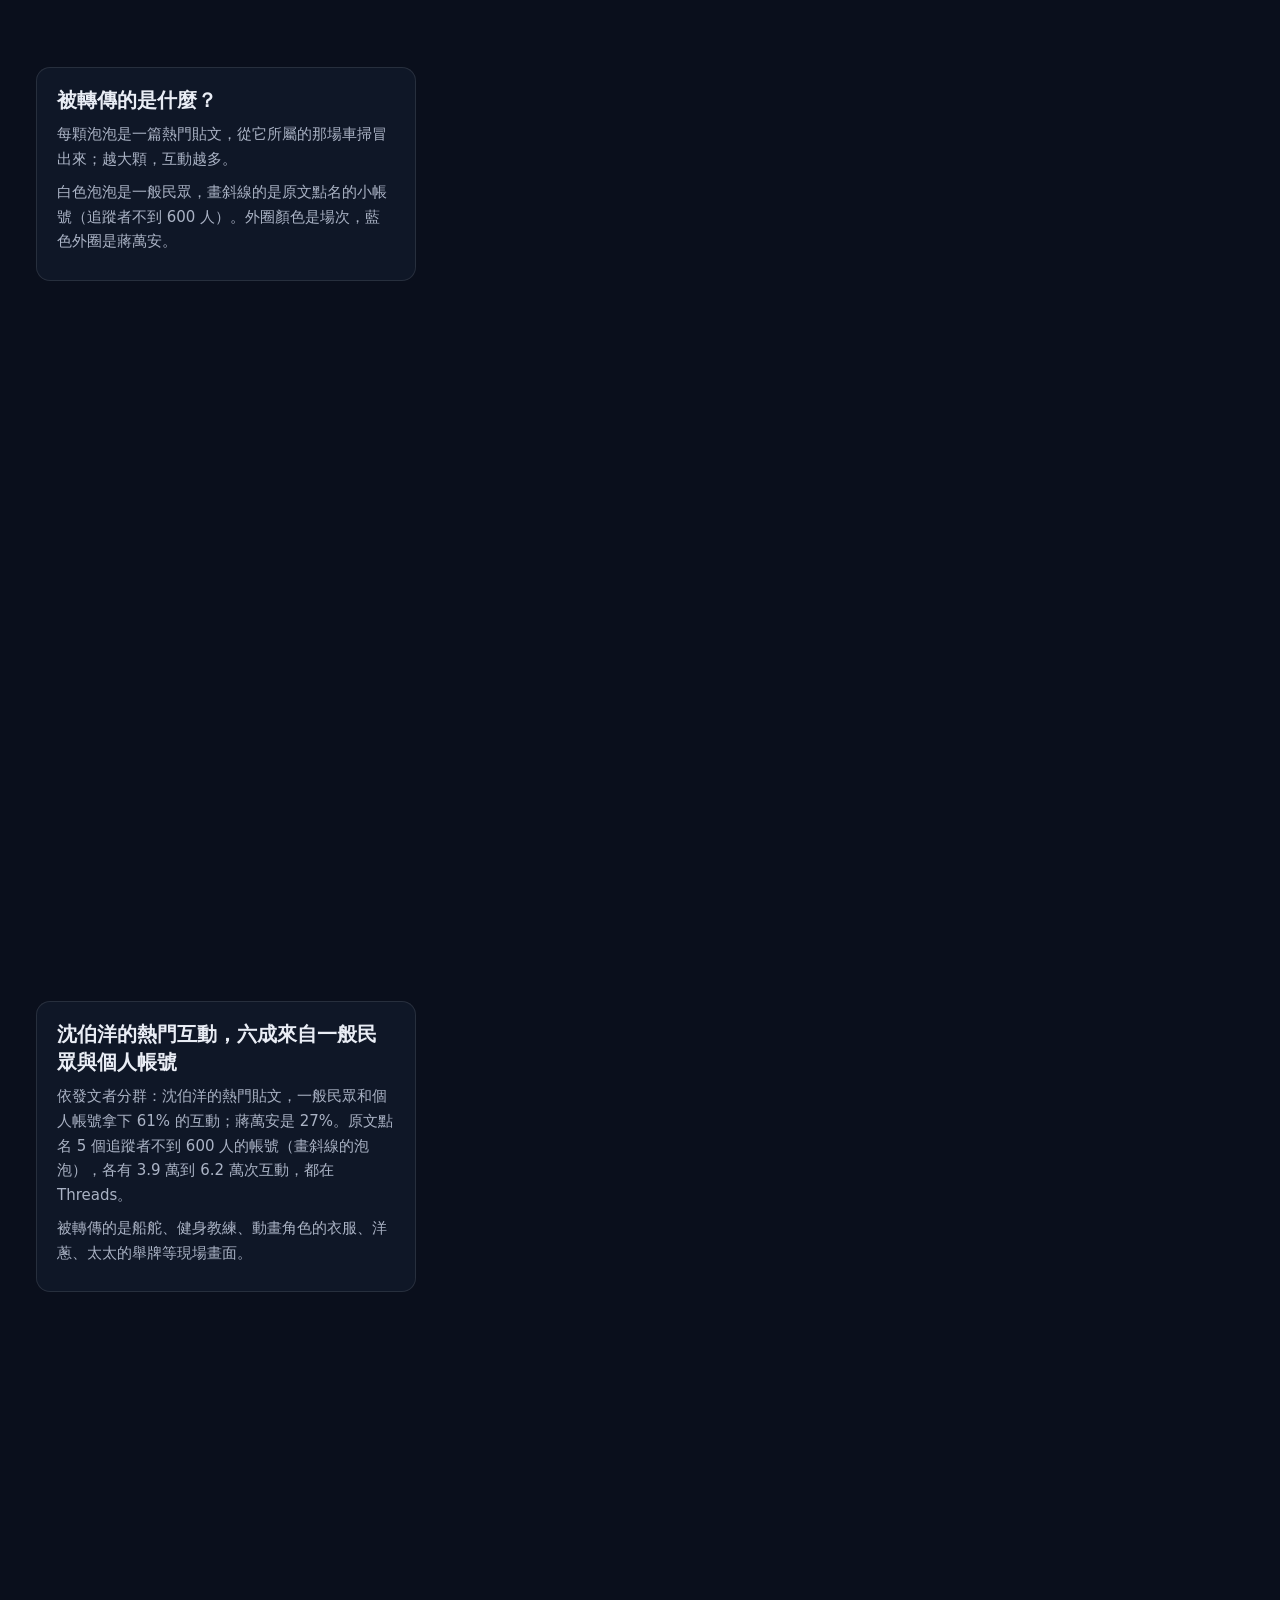
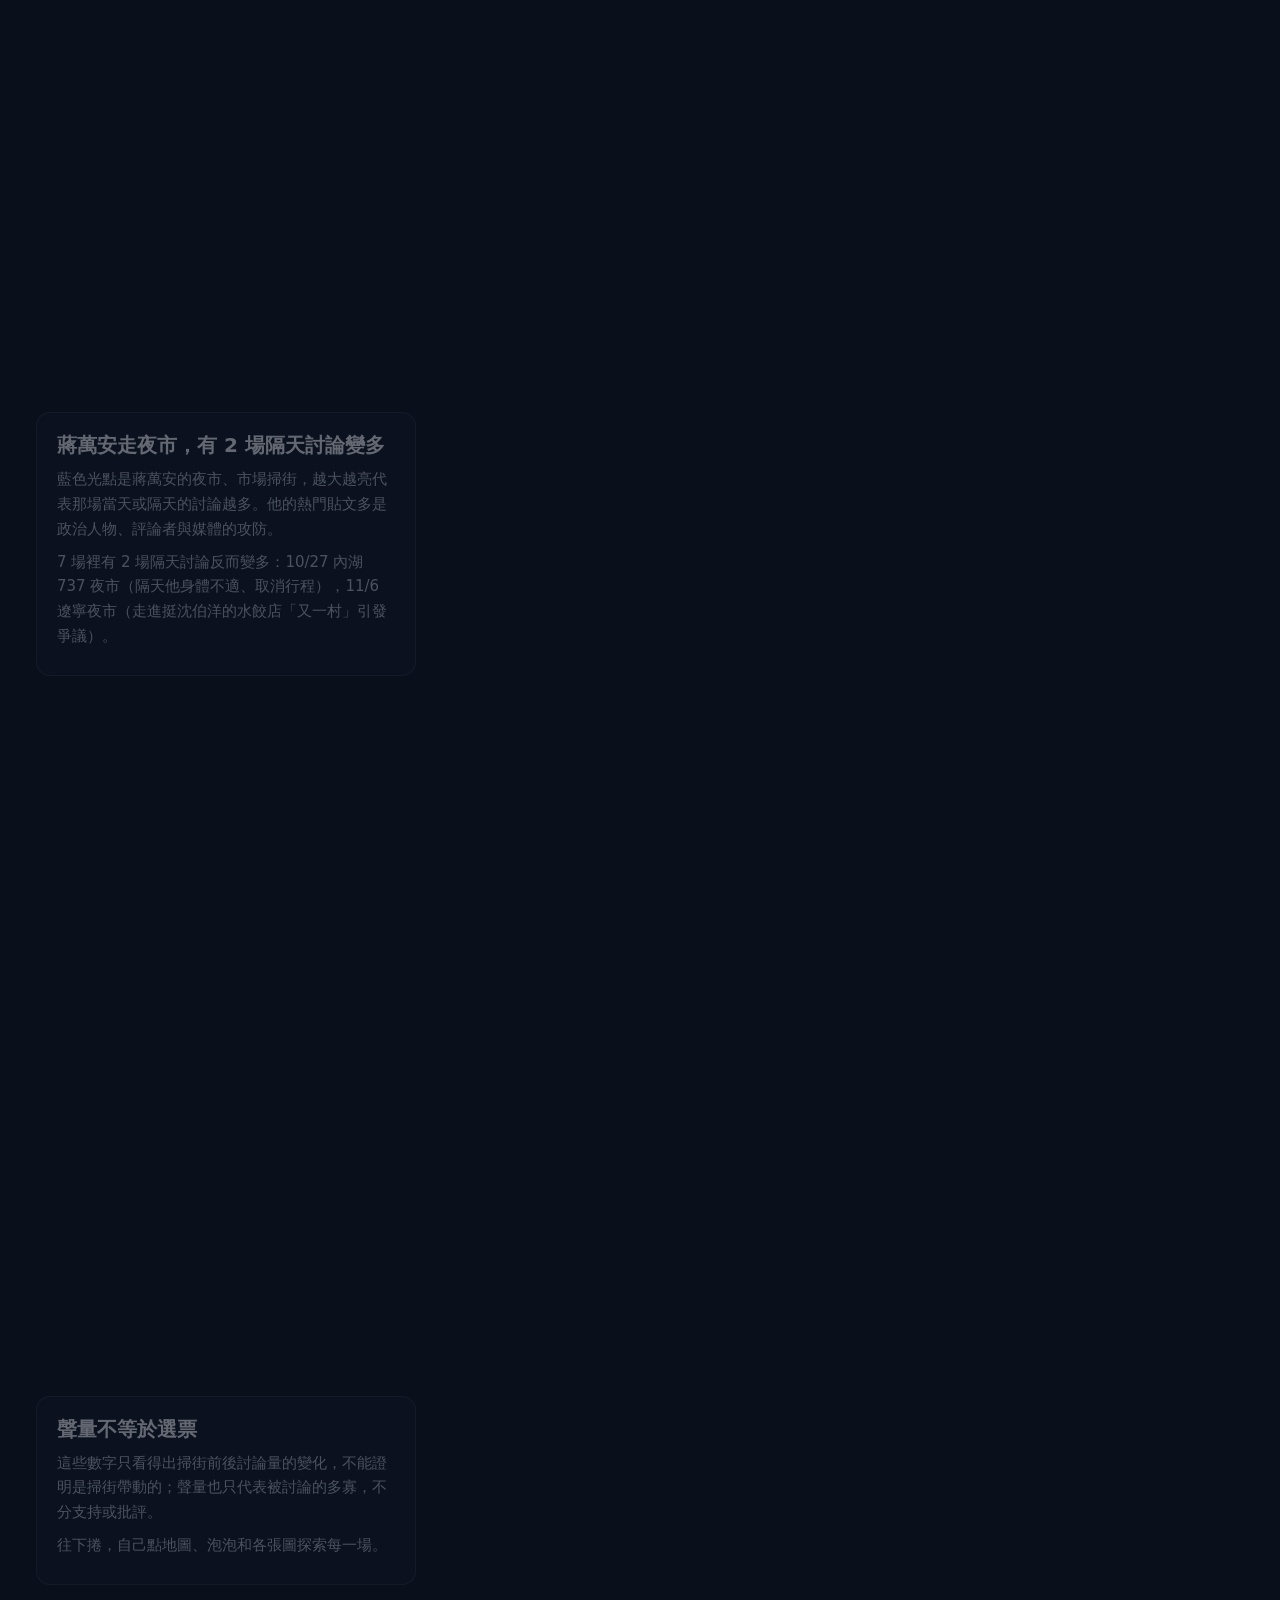
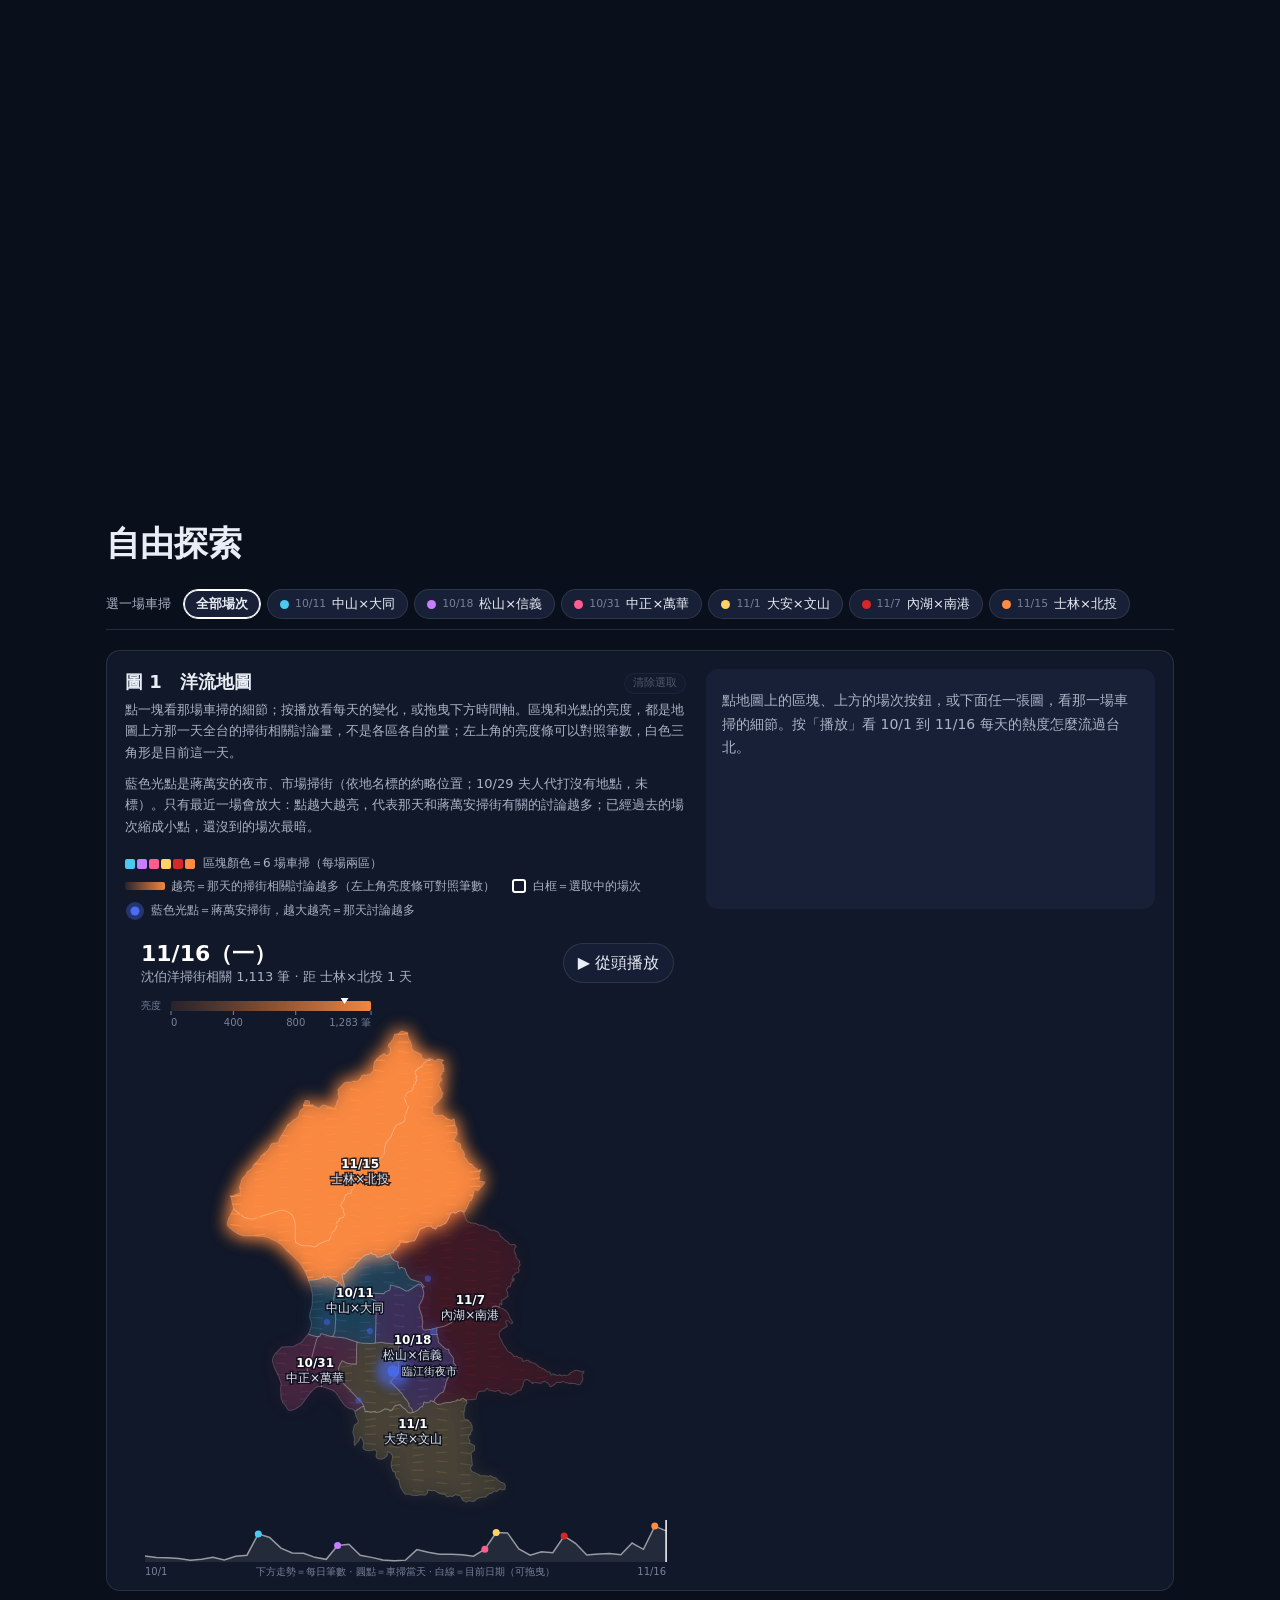
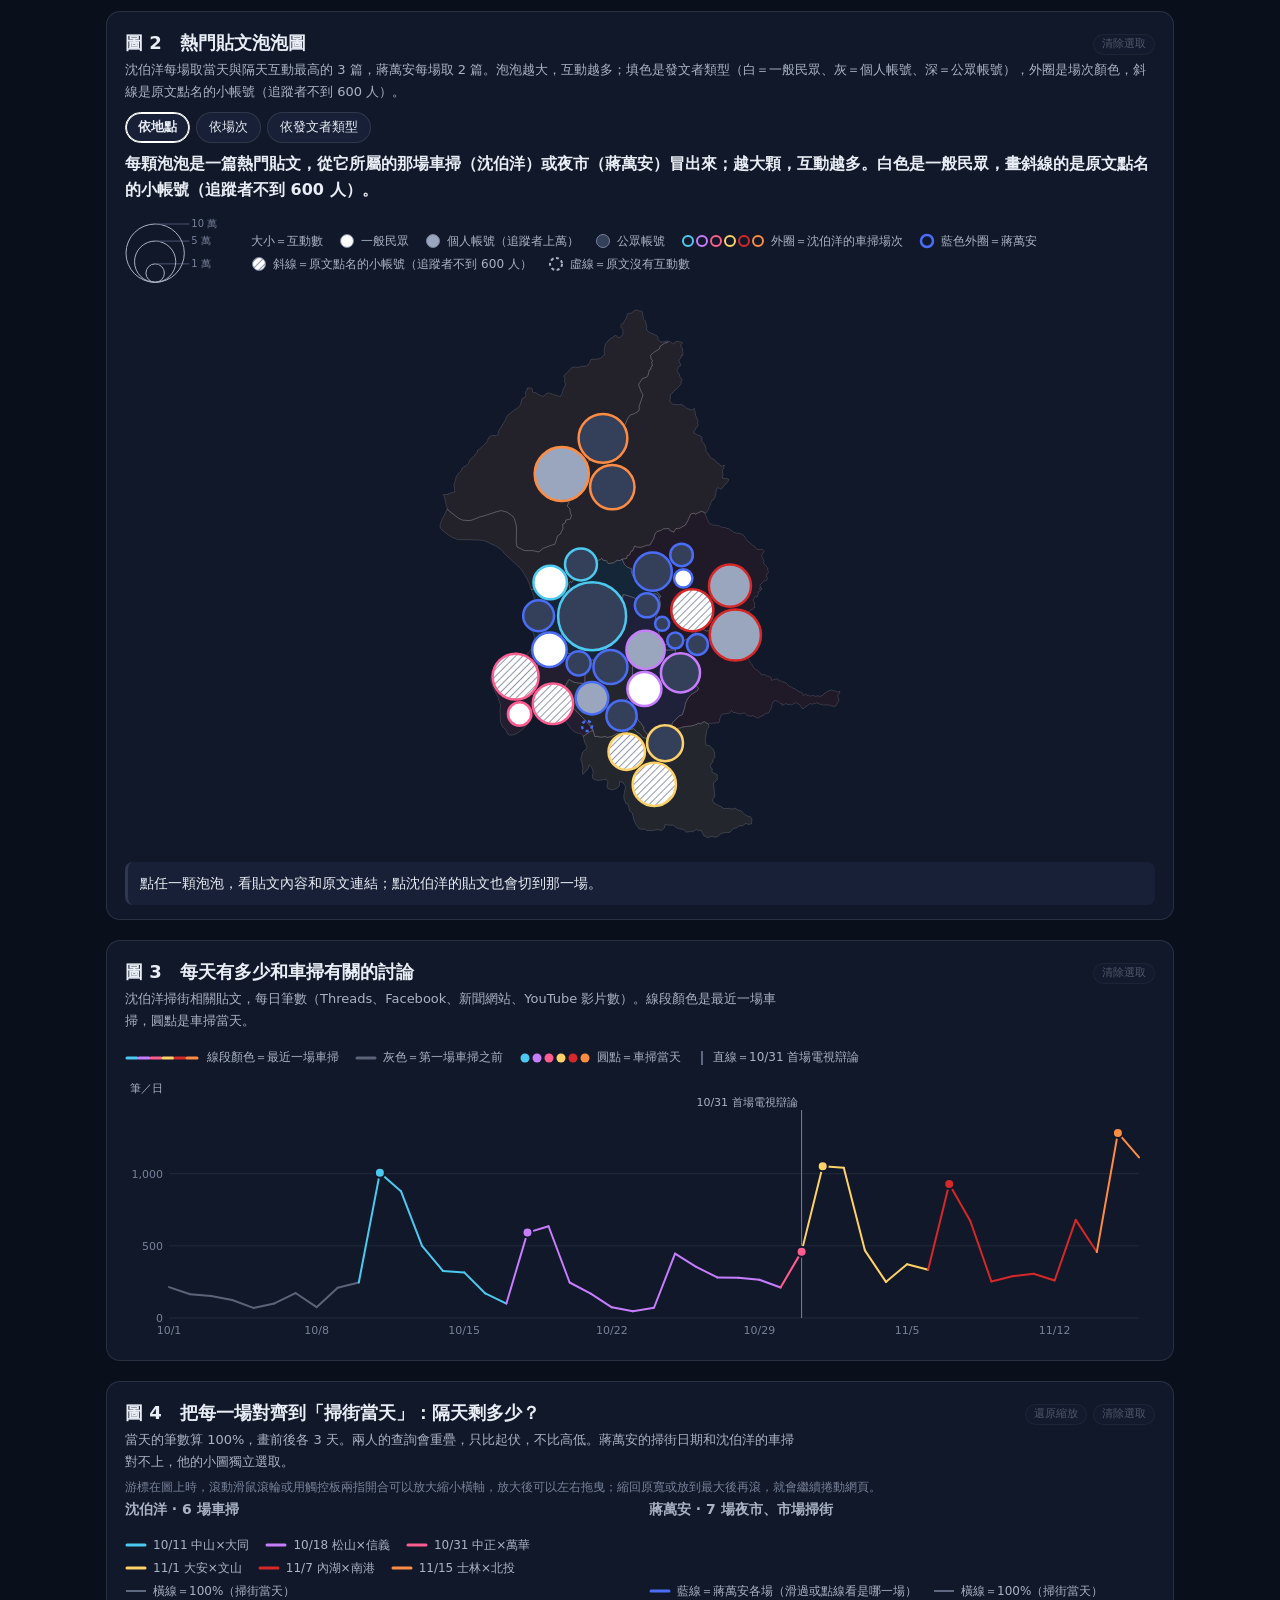
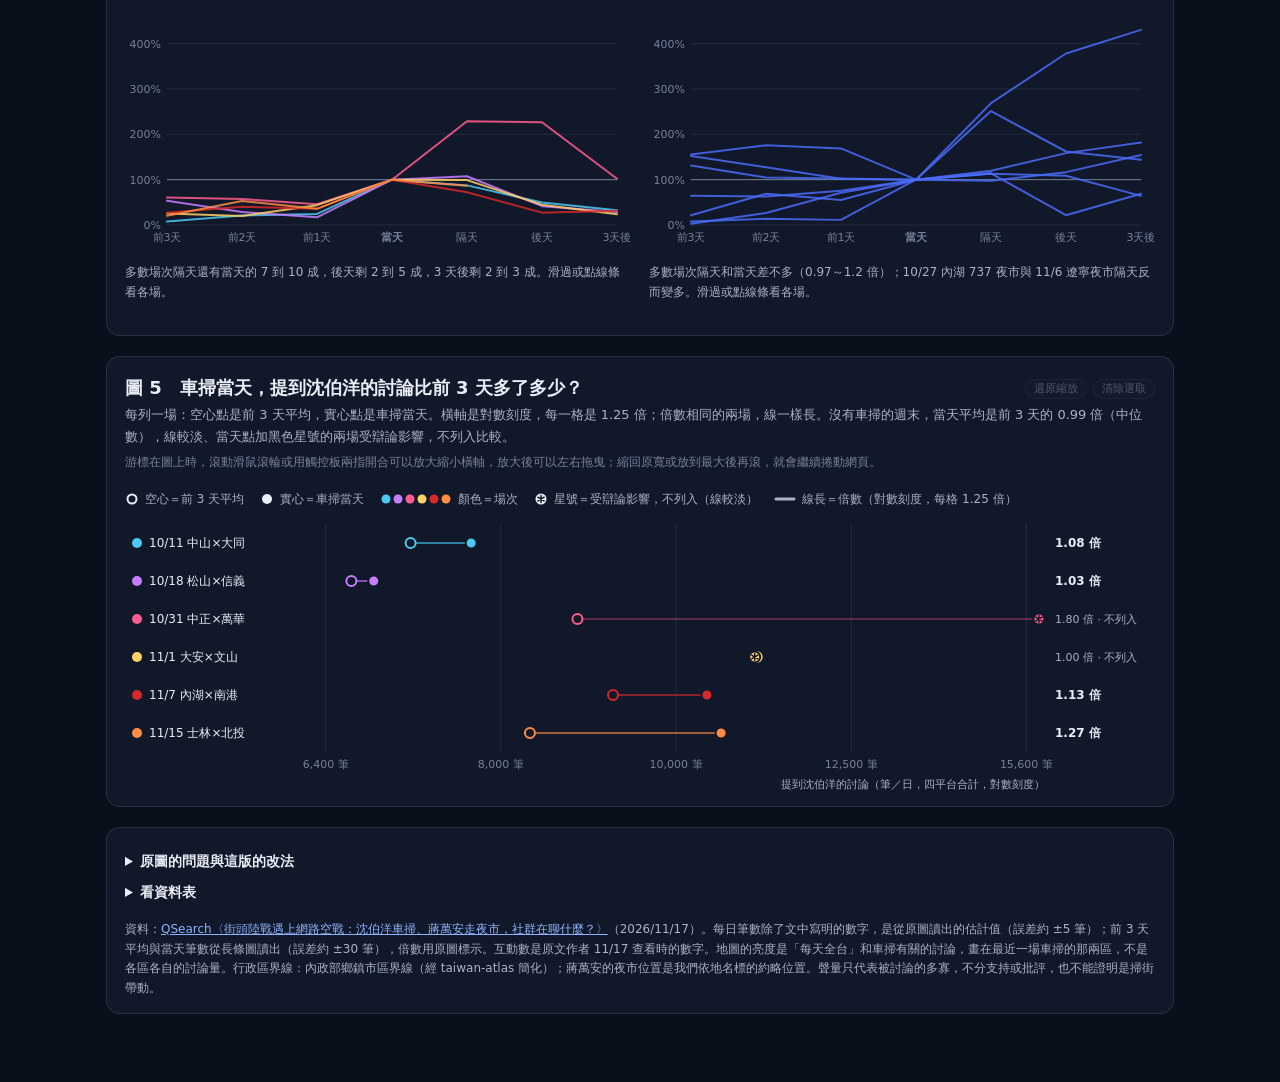
==== commit 580bc3b3: "圖 2、圖 5 上方的說明文字佔滿整行" ====
--- a/index.html
+++ b/index.html
@@ -95,7 +95,7 @@
 
     <section class="panel">
       <div class="panel-head"><h3>圖 2　熱門貼文泡泡圖</h3><button type="button" class="clear-sel" data-clear="bubbles">清除選取</button></div>
-      <p class="sub">沈伯洋每場取當天與隔天互動最高的 3 篇，蔣萬安每場取 2 篇。泡泡越大，互動越多；填色是發文者類型（白＝一般民眾、灰＝個人帳號、深＝公眾帳號），外圈是場次顏色，斜線是原文點名的小帳號（追蹤者不到 600 人）。</p>
+      <p class="sub sub-full">沈伯洋每場取當天與隔天互動最高的 3 篇，蔣萬安每場取 2 篇。泡泡越大，互動越多；填色是發文者類型（白＝一般民眾、灰＝個人帳號、深＝公眾帳號），外圈是場次顏色，斜線是原文點名的小帳號（追蹤者不到 600 人）。</p>
       <div class="grouping" role="group" aria-label="泡泡分群方式">
         <button type="button" data-grouping="map" aria-pressed="true">依地點</button>
         <button type="button" data-grouping="session" aria-pressed="false">依場次</button>
@@ -130,7 +130,7 @@
 
     <section class="panel">
       <div class="panel-head"><h3>圖 5　車掃當天，提到沈伯洋的討論比前 3 天多了多少？</h3><div class="panel-actions"><button type="button" class="zoom-reset" disabled>還原縮放</button><button type="button" class="clear-sel" data-clear="session">清除選取</button></div></div>
-      <p class="sub">每列一場：空心點是前 3 天平均，實心點是車掃當天。橫軸是對數刻度，每一格是 1.25 倍；倍數相同的兩場，線一樣長。沒有車掃的週末，當天平均是前 3 天的 0.99 倍（中位數），線較淡、當天點加黑色星號的兩場受辯論影響，不列入比較。</p>
+      <p class="sub sub-full">每列一場：空心點是前 3 天平均，實心點是車掃當天。橫軸是對數刻度，每一格是 1.25 倍；倍數相同的兩場，線一樣長。沒有車掃的週末，當天平均是前 3 天的 0.99 倍（中位數），線較淡、當天點加黑色星號的兩場受辯論影響，不列入比較。</p>
       <p class="zoom-hint">游標在圖上時，滾動滑鼠滾輪或用觸控板兩指開合可以放大縮小橫軸，放大後可以左右拖曳；縮回原寬或放到最大後再滾，就會繼續捲動網頁。</p>
       <div class="chart" data-chart="lift"></div>
     </section>
--- a/styles.css
+++ b/styles.css
@@ -100,6 +100,9 @@
 .legend-tick { stroke: var(--text-muted); stroke-width: 1; }
 .chart-legend { display: flex; flex-wrap: wrap; align-items: center; gap: 6px 16px; margin: 4px 0 10px; font-size: 12px; line-height: 1.4; color: var(--text-secondary); }
 .chart-legend .lg-item { display: inline-flex; align-items: center; gap: 6px; }
+/* 包成一塊的圖例項目：換行時留在這一塊裡，不會跑到左邊大小圓圈的下面；太窄放不下時整塊換到下一行 */
+.chart-legend .lg-group { display: flex; flex-wrap: wrap; align-items: center; gap: 6px 16px; flex: 1 1 240px; min-width: 0; }
+.chart-legend .lg-group > .lg-group { flex-basis: 100%; }
 /* 自由探索區：圖例和上方說明文字拉開一點（敘事舞台的圖例另外定位，不受影響） */
 .explore .chart-legend { margin-top: 18px; }
 .explore .facet .chart-legend { margin-top: 14px; }
@@ -120,7 +123,7 @@
 .bubble-col { font-size: 13px; font-weight: 700; fill: var(--text-primary); }
 .bubble-row { font-size: 15px; font-weight: 800; fill: var(--text-primary); }
 .bubble-stat { font-size: 12px; fill: var(--text-secondary); }
-.bubble-headline { font-size: 16px; font-weight: 600; margin: 8px 0 16px; max-width: 46em; }
+.bubble-headline { font-size: 16px; font-weight: 600; margin: 8px 0 16px; }
 .grouping { display: flex; gap: 6px; flex-wrap: wrap; margin: 4px 0; }
 .grouping button, .chips button {
   color: var(--text-primary); background: var(--surface-2); border: 1px solid var(--border);
@@ -172,6 +175,8 @@
 @media (hover: none) { .zoom-hint, .panel-head .zoom-reset { display: none; } }
 .panel h4 { font-size: 14px; margin: 0 0 2px; color: var(--text-secondary); font-weight: 600; }
 .sub { font-size: 13px; color: var(--text-secondary); margin: 0 0 10px; max-width: 52em; }
+/* 圖 2、圖 5 的說明佔滿整行（其他圖的說明維持寬度上限） */
+.sub.sub-full { max-width: none; }
 
 .map-panel { display: grid; grid-template-columns: minmax(0, 1.25fr) minmax(260px, 1fr); gap: 20px; align-items: start; }
 @media (max-width: 860px) { .map-panel { grid-template-columns: 1fr; } }
@@ -208,8 +213,12 @@
 .lift-row:hover > rect:first-child, .lift-row:focus-visible > rect:first-child { fill: var(--wash); }
 [data-chart="overview"] g[role="button"]:hover > .marker-dot { r: 7px; }
 
-.facets { display: grid; grid-template-columns: 1fr 1fr; gap: 18px; }
-@media (max-width: 640px) { .facets { grid-template-columns: 1fr; } }
+/* 圖 4 左右兩張小圖用 subgrid 共用同一組列：標題、圖例、圖、說明各自對齊；
+   圖例行數不同時靠下貼著圖，兩張圖的橫軸就會在同一高度 */
+.facets { display: grid; grid-template-columns: 1fr 1fr; column-gap: 18px; row-gap: 0; }
+.facet { display: grid; grid-row: span 4; grid-template-rows: subgrid; min-width: 0; }
+.facet > .chart-legend { align-self: end; }
+@media (max-width: 640px) { .facets { grid-template-columns: 1fr; } .facet + .facet { margin-top: 18px; } }
 .readout { font-size: 12px; color: var(--text-secondary); margin: 4px 0 0; min-height: 4.8em; }
 
 .inspect {
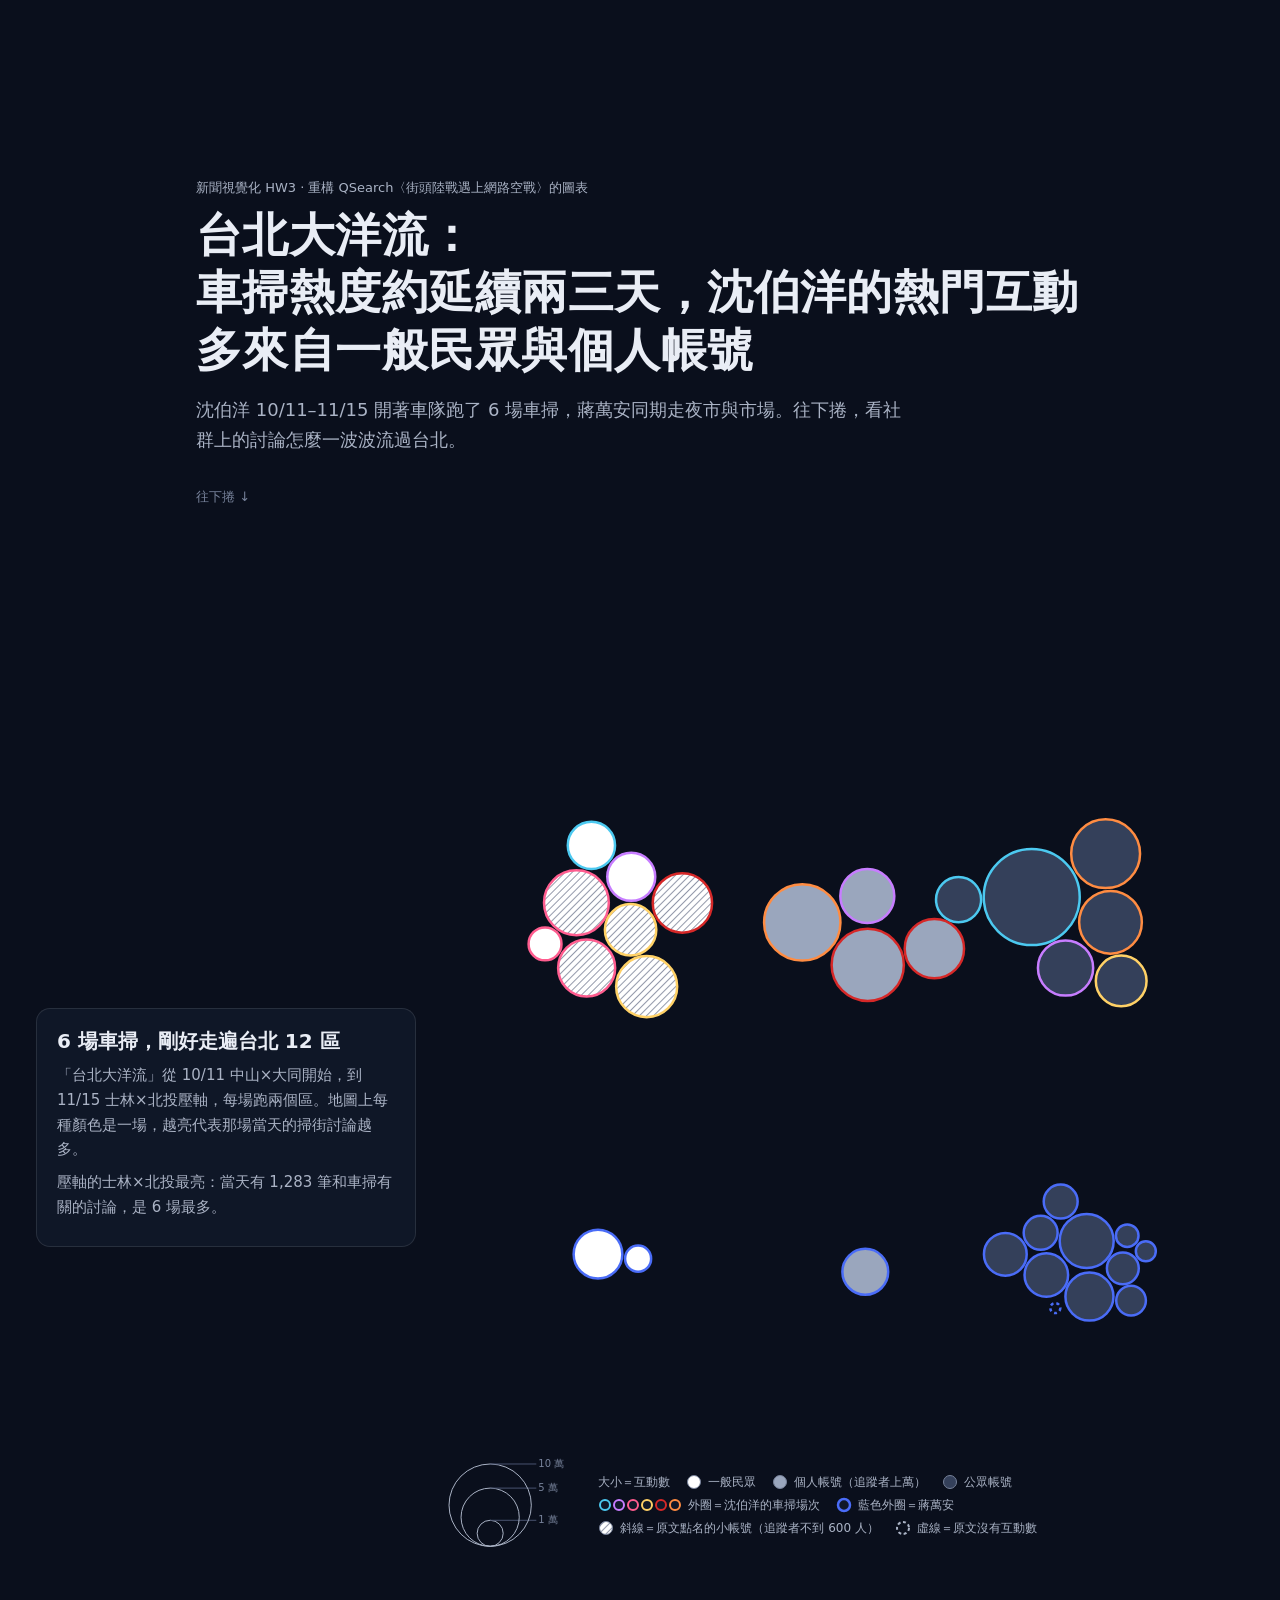
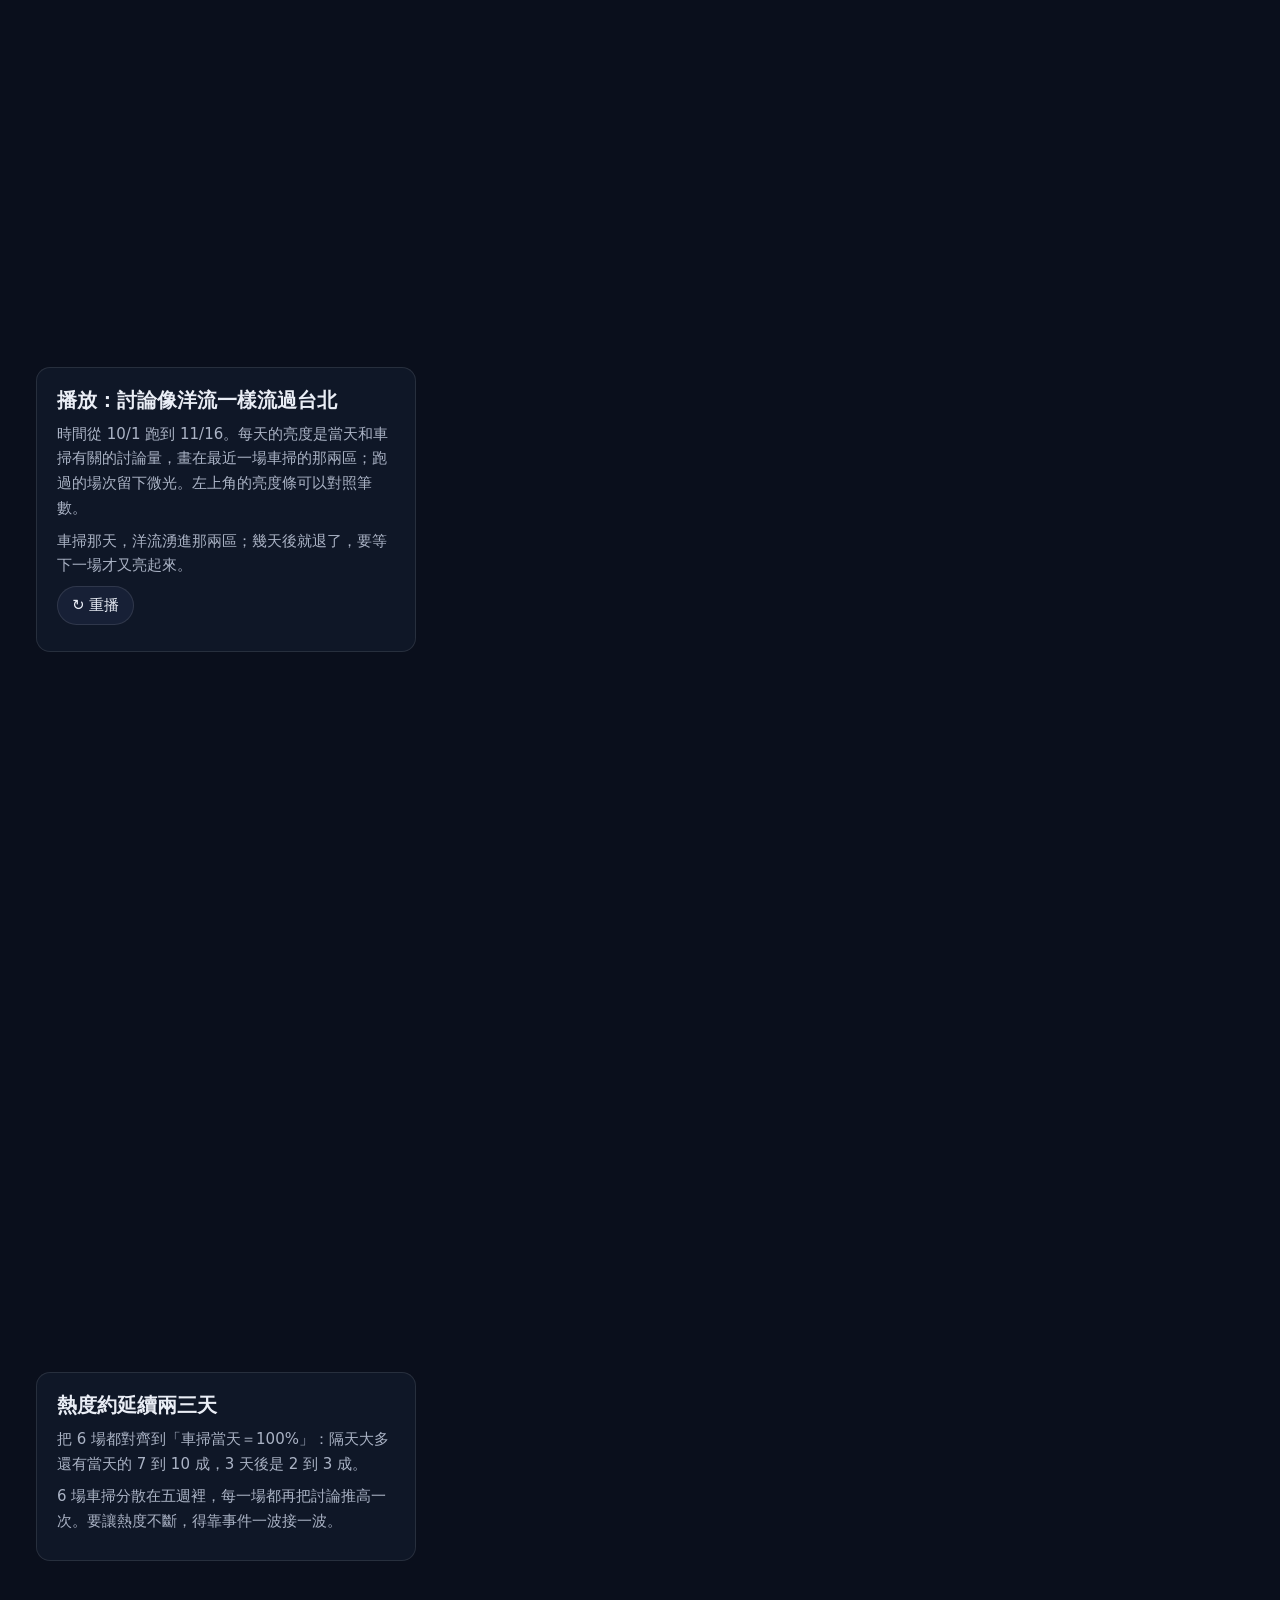
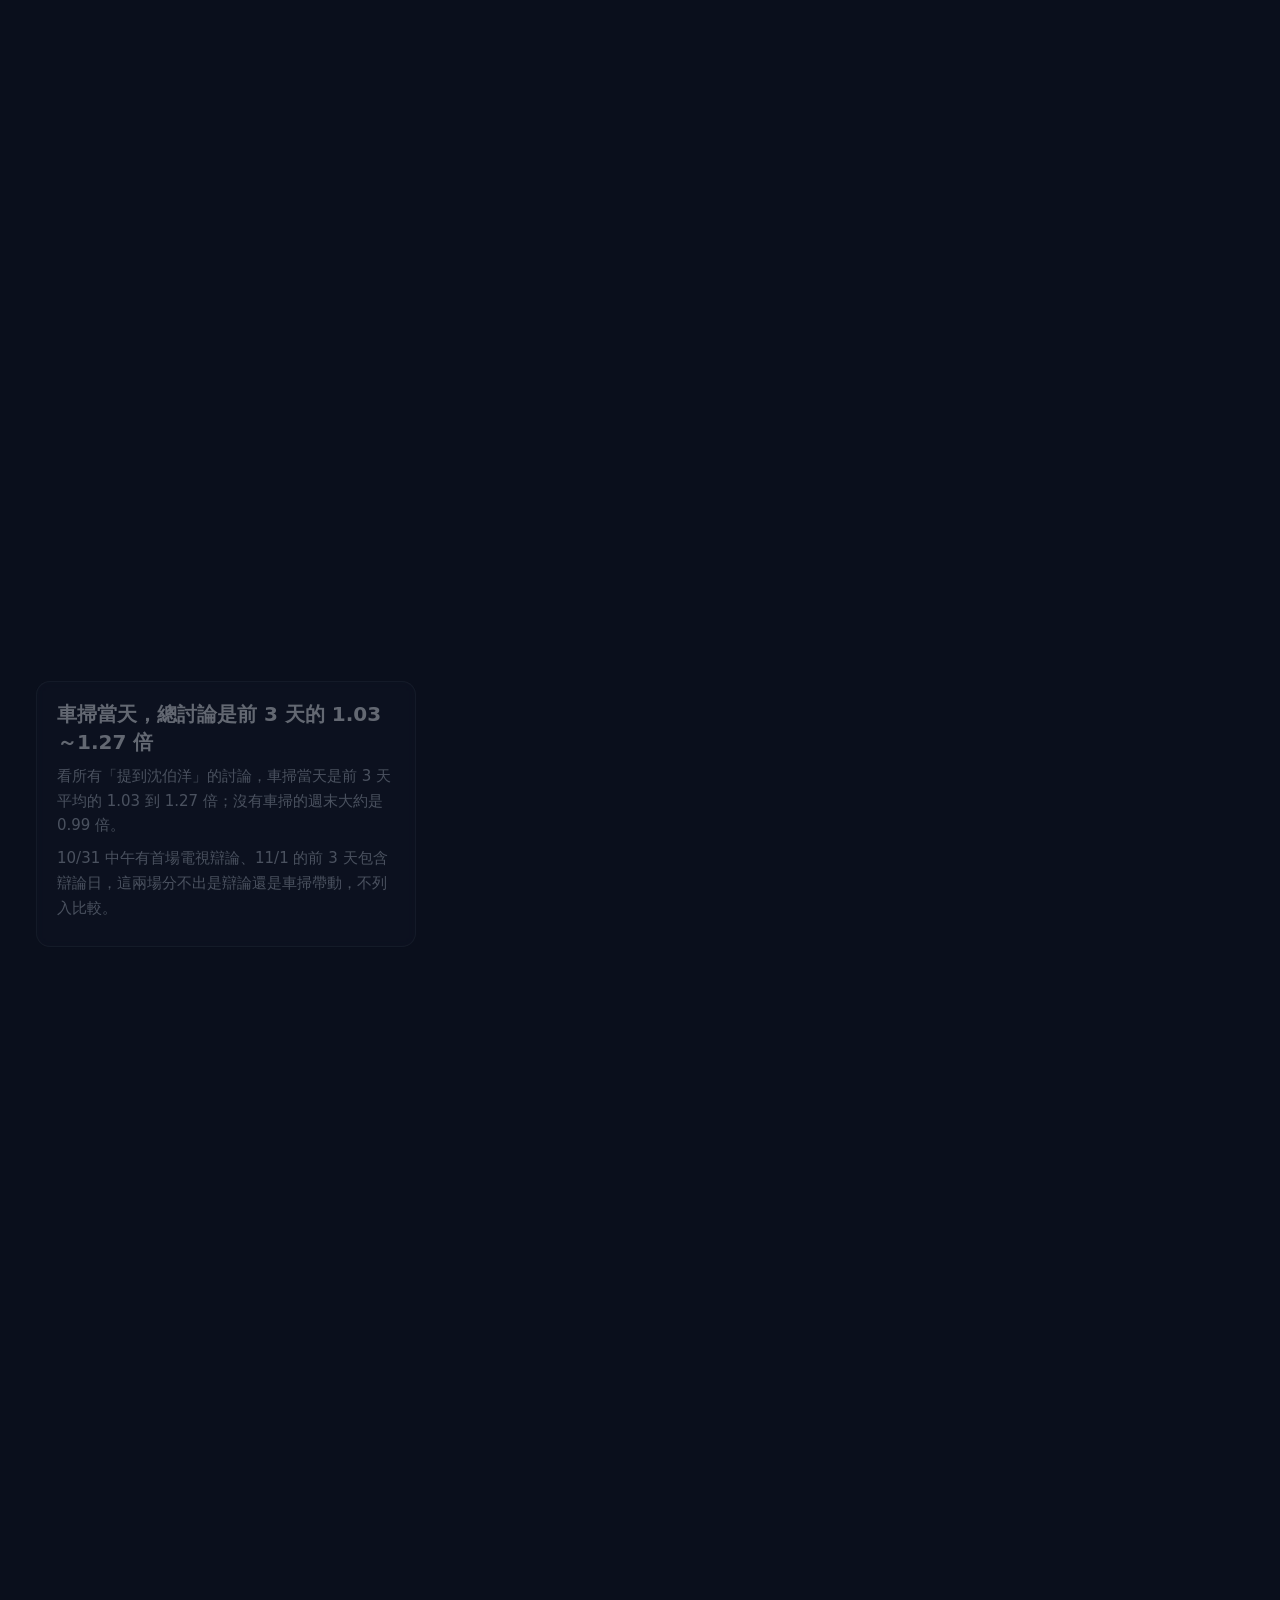
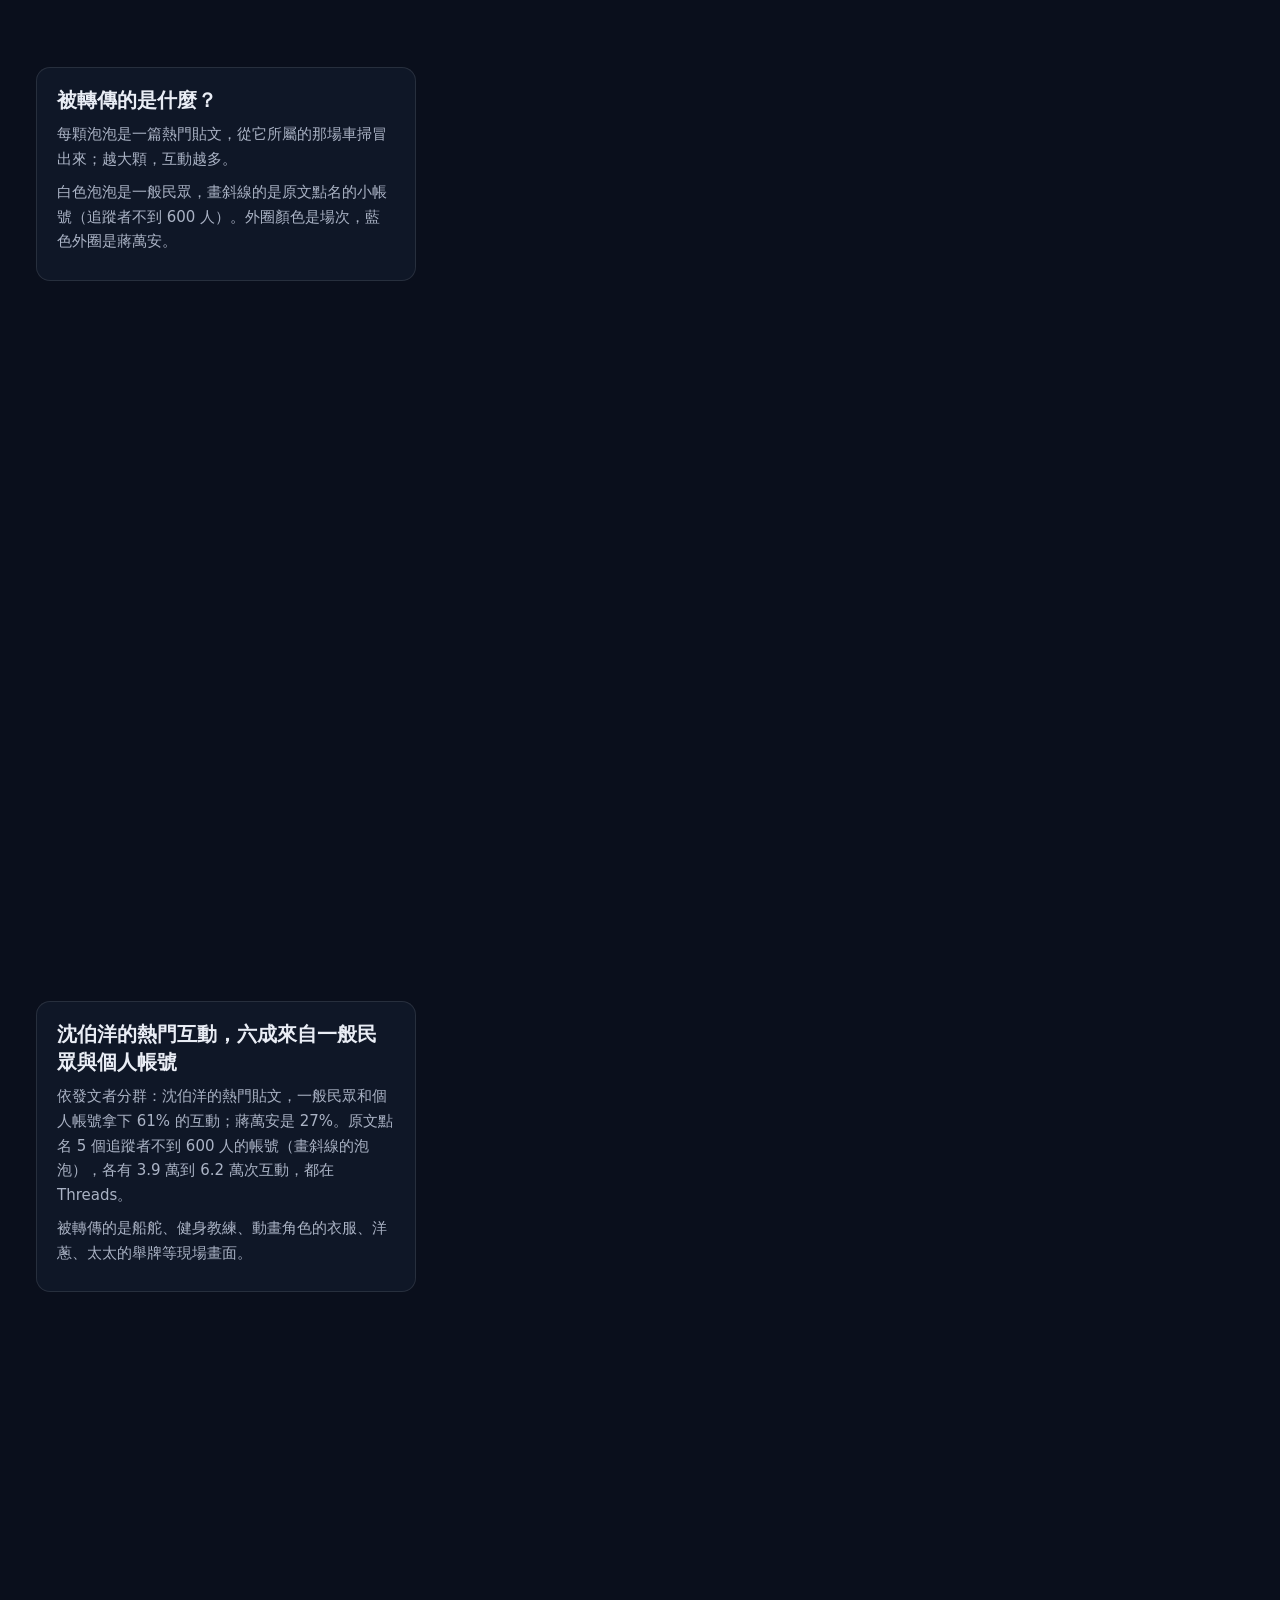
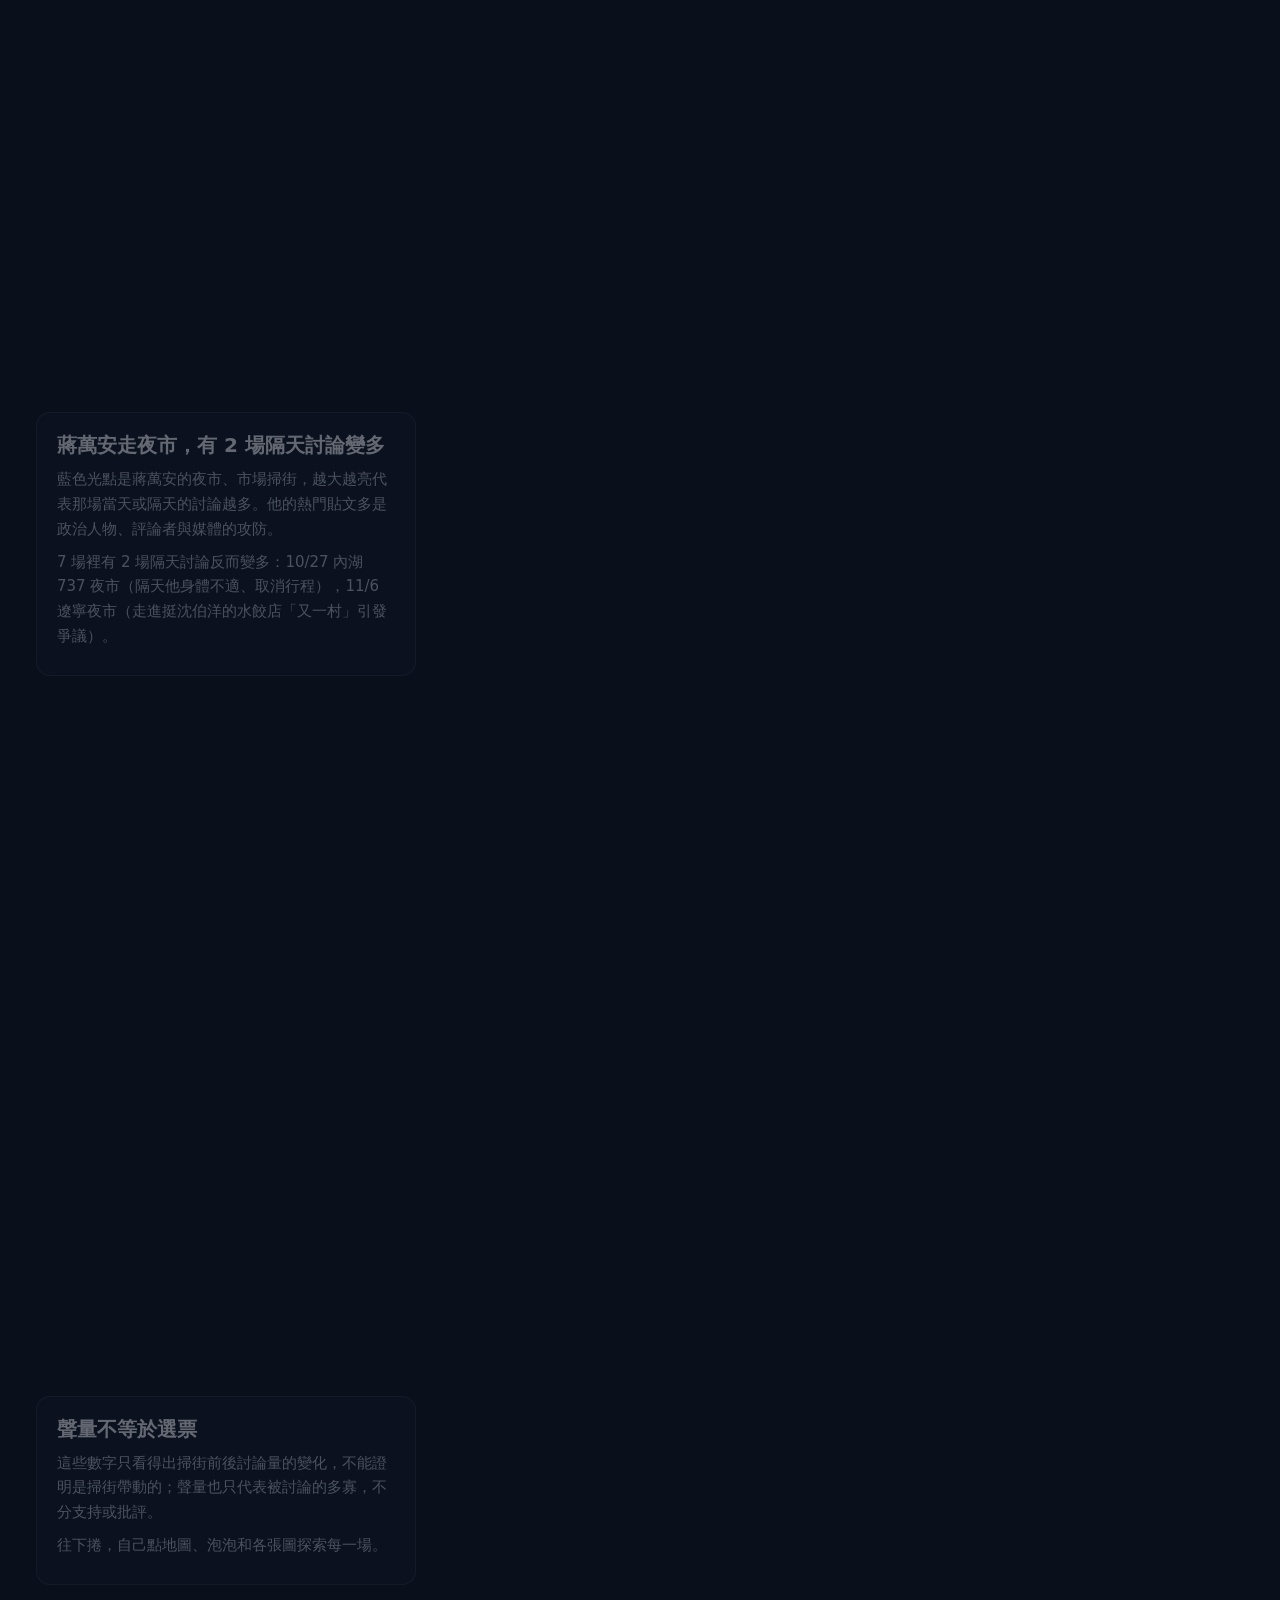
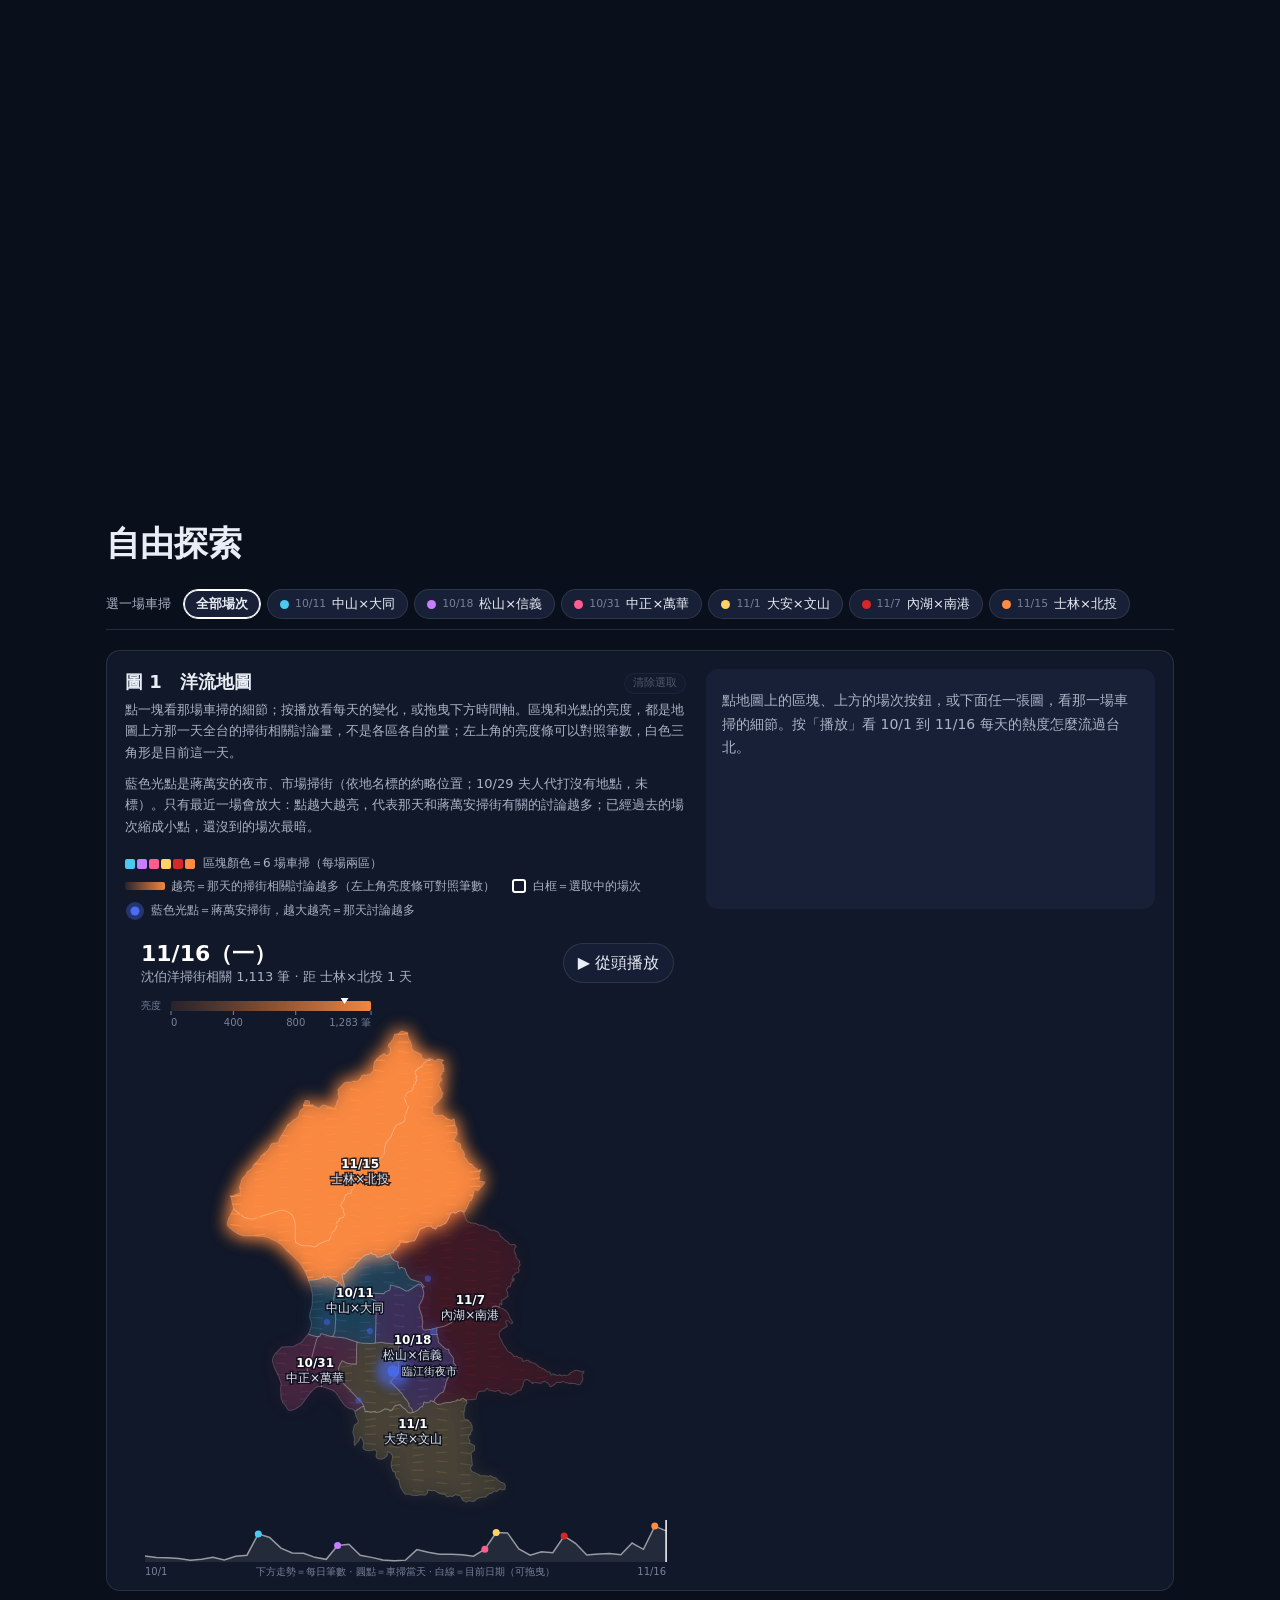
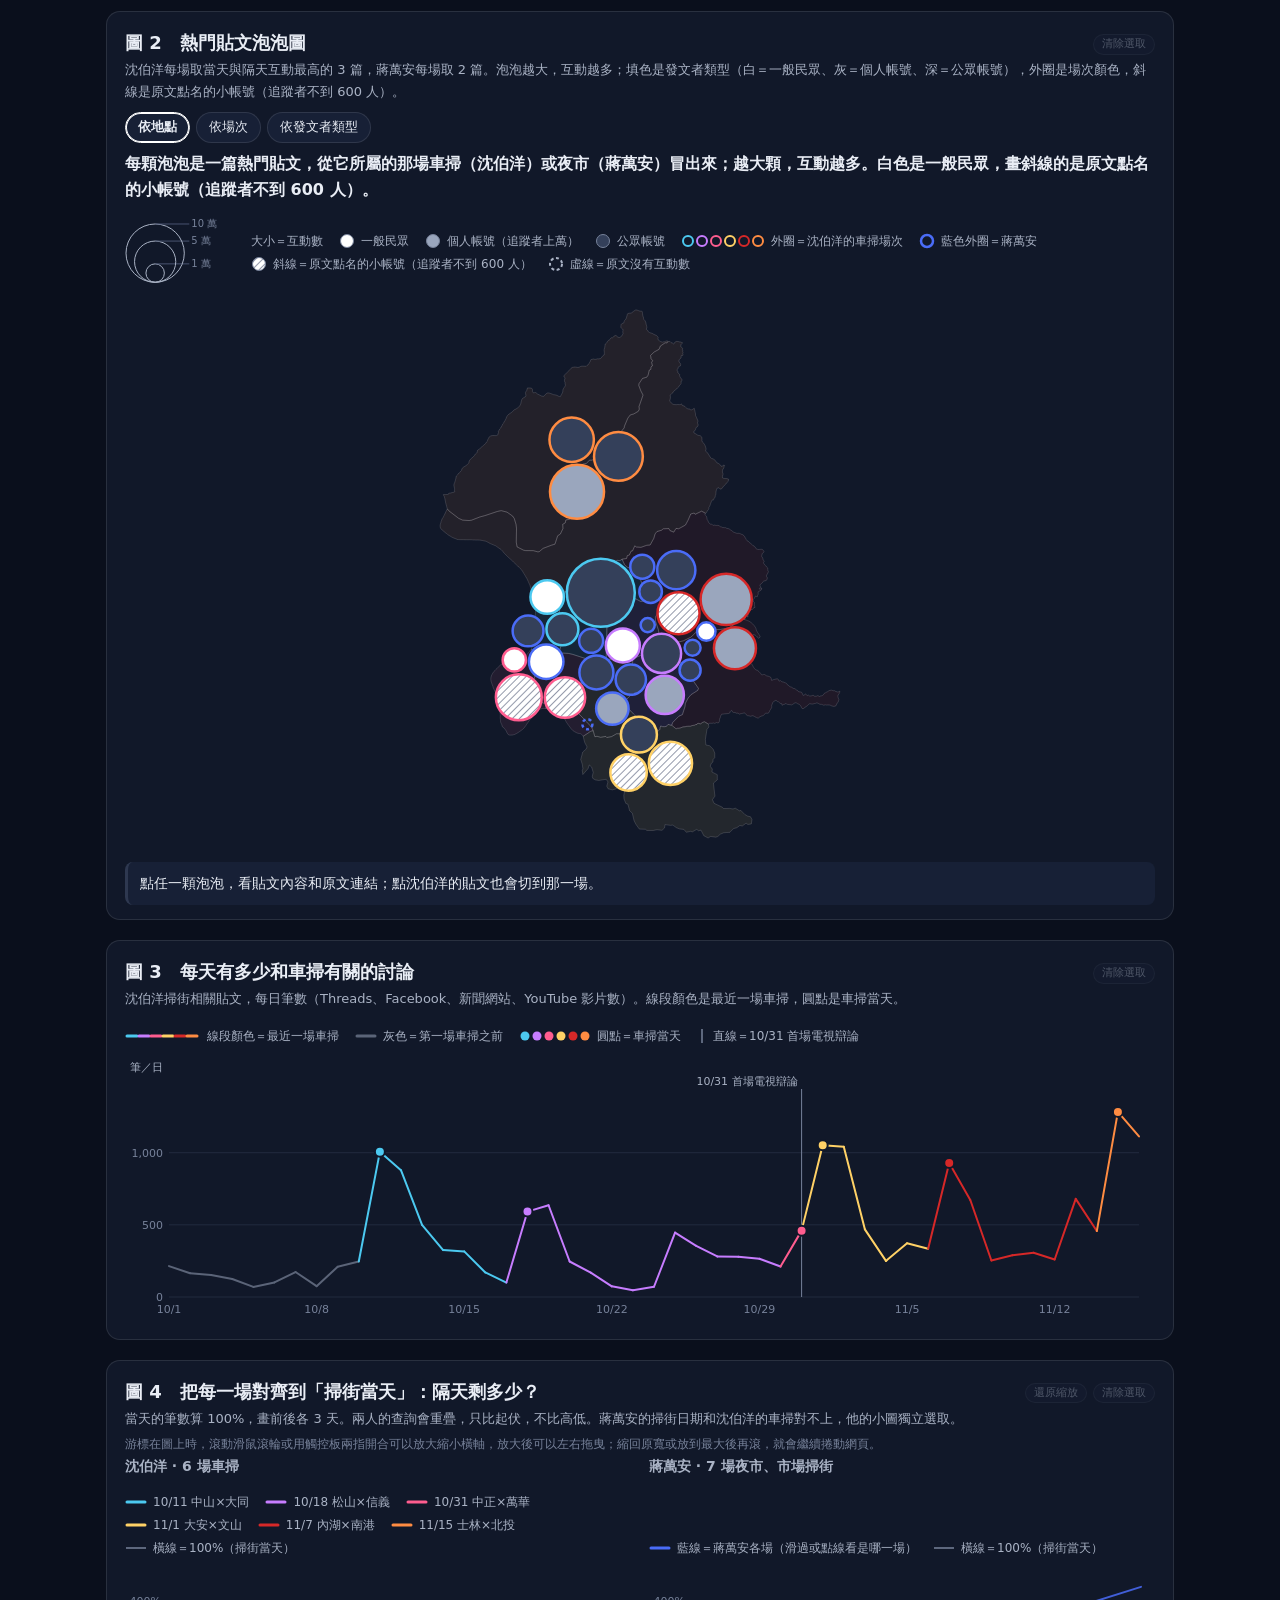
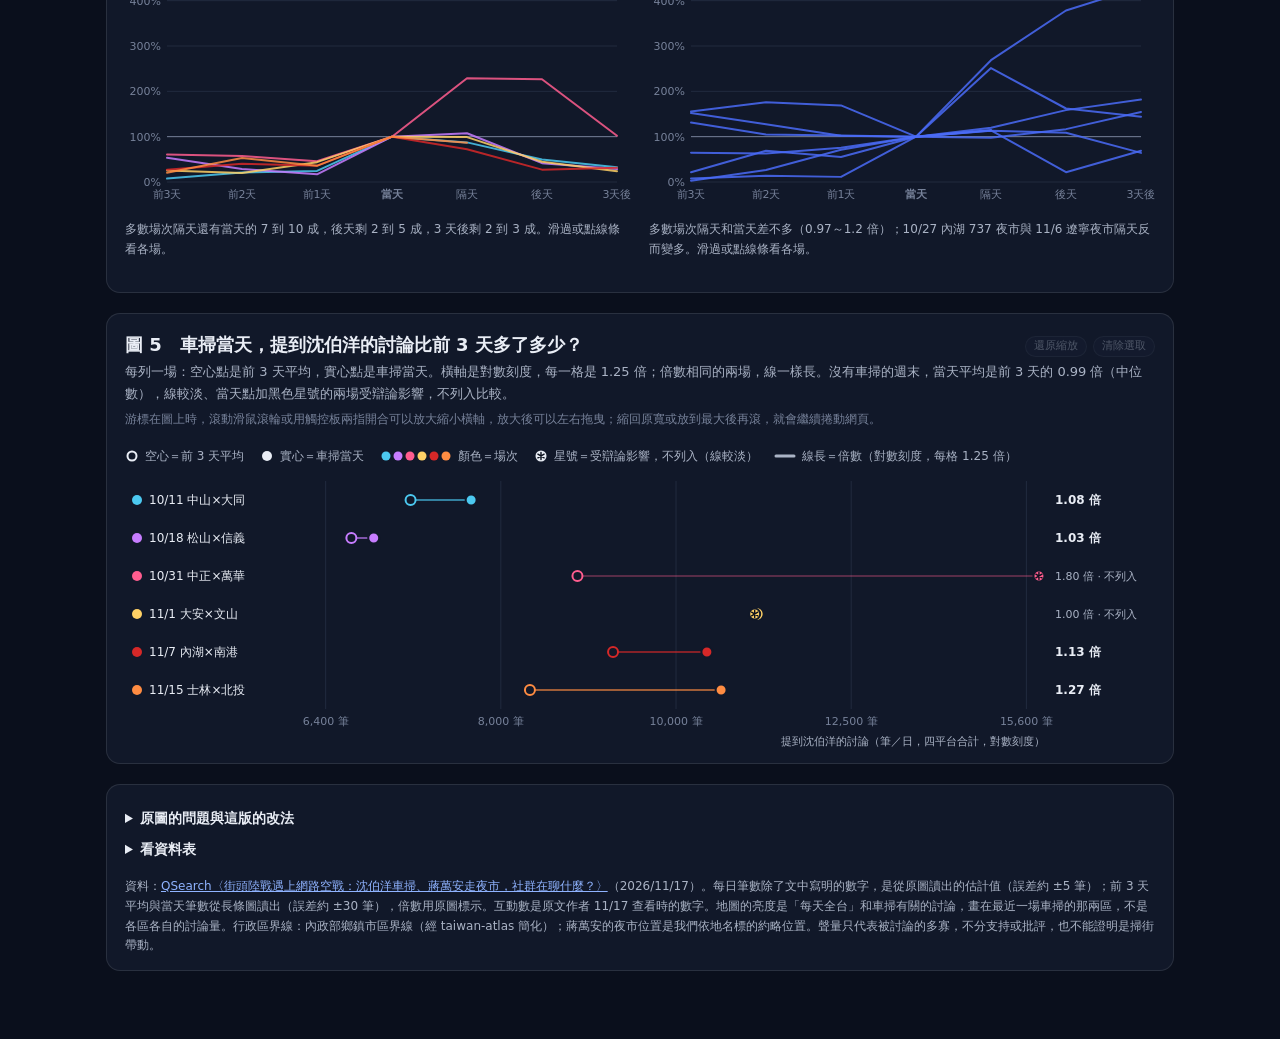
==== commit a3fc2c8a: "圖 3、圖 4 上方的說明文字佔滿整行" ====
--- a/index.html
+++ b/index.html
@@ -108,13 +108,13 @@
 
     <section class="panel">
       <div class="panel-head"><h3>圖 3　每天有多少和車掃有關的討論</h3><button type="button" class="clear-sel" data-clear="session">清除選取</button></div>
-      <p class="sub">沈伯洋掃街相關貼文，每日筆數（Threads、Facebook、新聞網站、YouTube 影片數）。線段顏色是最近一場車掃，圓點是車掃當天。</p>
+      <p class="sub sub-full">沈伯洋掃街相關貼文，每日筆數（Threads、Facebook、新聞網站、YouTube 影片數）。線段顏色是最近一場車掃，圓點是車掃當天。</p>
       <div class="chart" data-chart="overview"></div>
     </section>
 
     <section class="panel">
       <div class="panel-head"><h3>圖 4　把每一場對齊到「掃街當天」：隔天剩多少？</h3><div class="panel-actions"><button type="button" class="zoom-reset" disabled>還原縮放</button><button type="button" class="clear-sel" data-clear="decay">清除選取</button></div></div>
-      <p class="sub">當天的筆數算 100%，畫前後各 3 天。兩人的查詢會重疊，只比起伏，不比高低。蔣萬安的掃街日期和沈伯洋的車掃對不上，他的小圖獨立選取。</p>
+      <p class="sub sub-full">當天的筆數算 100%，畫前後各 3 天。兩人的查詢會重疊，只比起伏，不比高低。蔣萬安的掃街日期和沈伯洋的車掃對不上，他的小圖獨立選取。</p>
       <p class="zoom-hint">游標在圖上時，滾動滑鼠滾輪或用觸控板兩指開合可以放大縮小橫軸，放大後可以左右拖曳；縮回原寬或放到最大後再滾，就會繼續捲動網頁。</p>
       <div class="facets">
         <div class="facet">
--- a/styles.css
+++ b/styles.css
@@ -175,7 +175,7 @@
 @media (hover: none) { .zoom-hint, .panel-head .zoom-reset { display: none; } }
 .panel h4 { font-size: 14px; margin: 0 0 2px; color: var(--text-secondary); font-weight: 600; }
 .sub { font-size: 13px; color: var(--text-secondary); margin: 0 0 10px; max-width: 52em; }
-/* 圖 2、圖 5 的說明佔滿整行（其他圖的說明維持寬度上限） */
+/* 圖 2～5 的說明佔滿整行（圖 1 的說明在地圖欄裡，維持寬度上限） */
 .sub.sub-full { max-width: none; }
 
 .map-panel { display: grid; grid-template-columns: minmax(0, 1.25fr) minmax(260px, 1fr); gap: 20px; align-items: start; }
